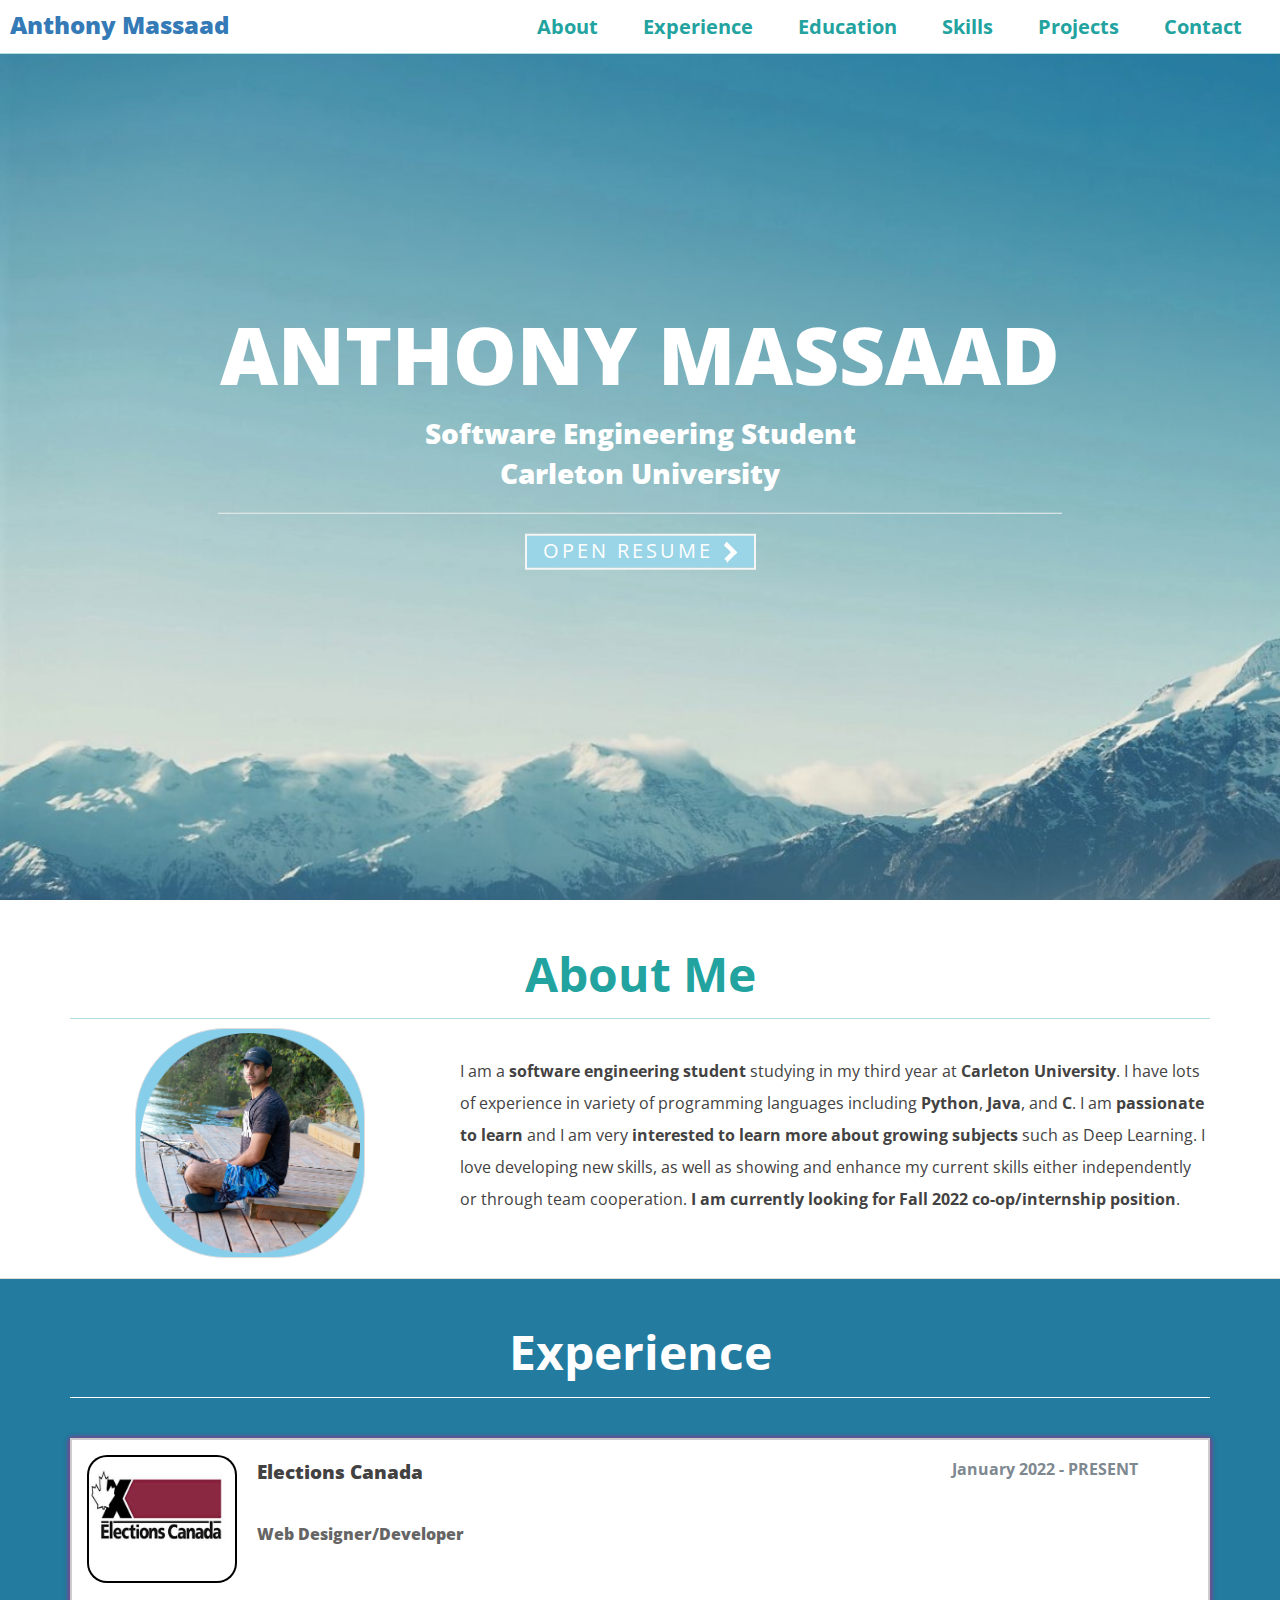
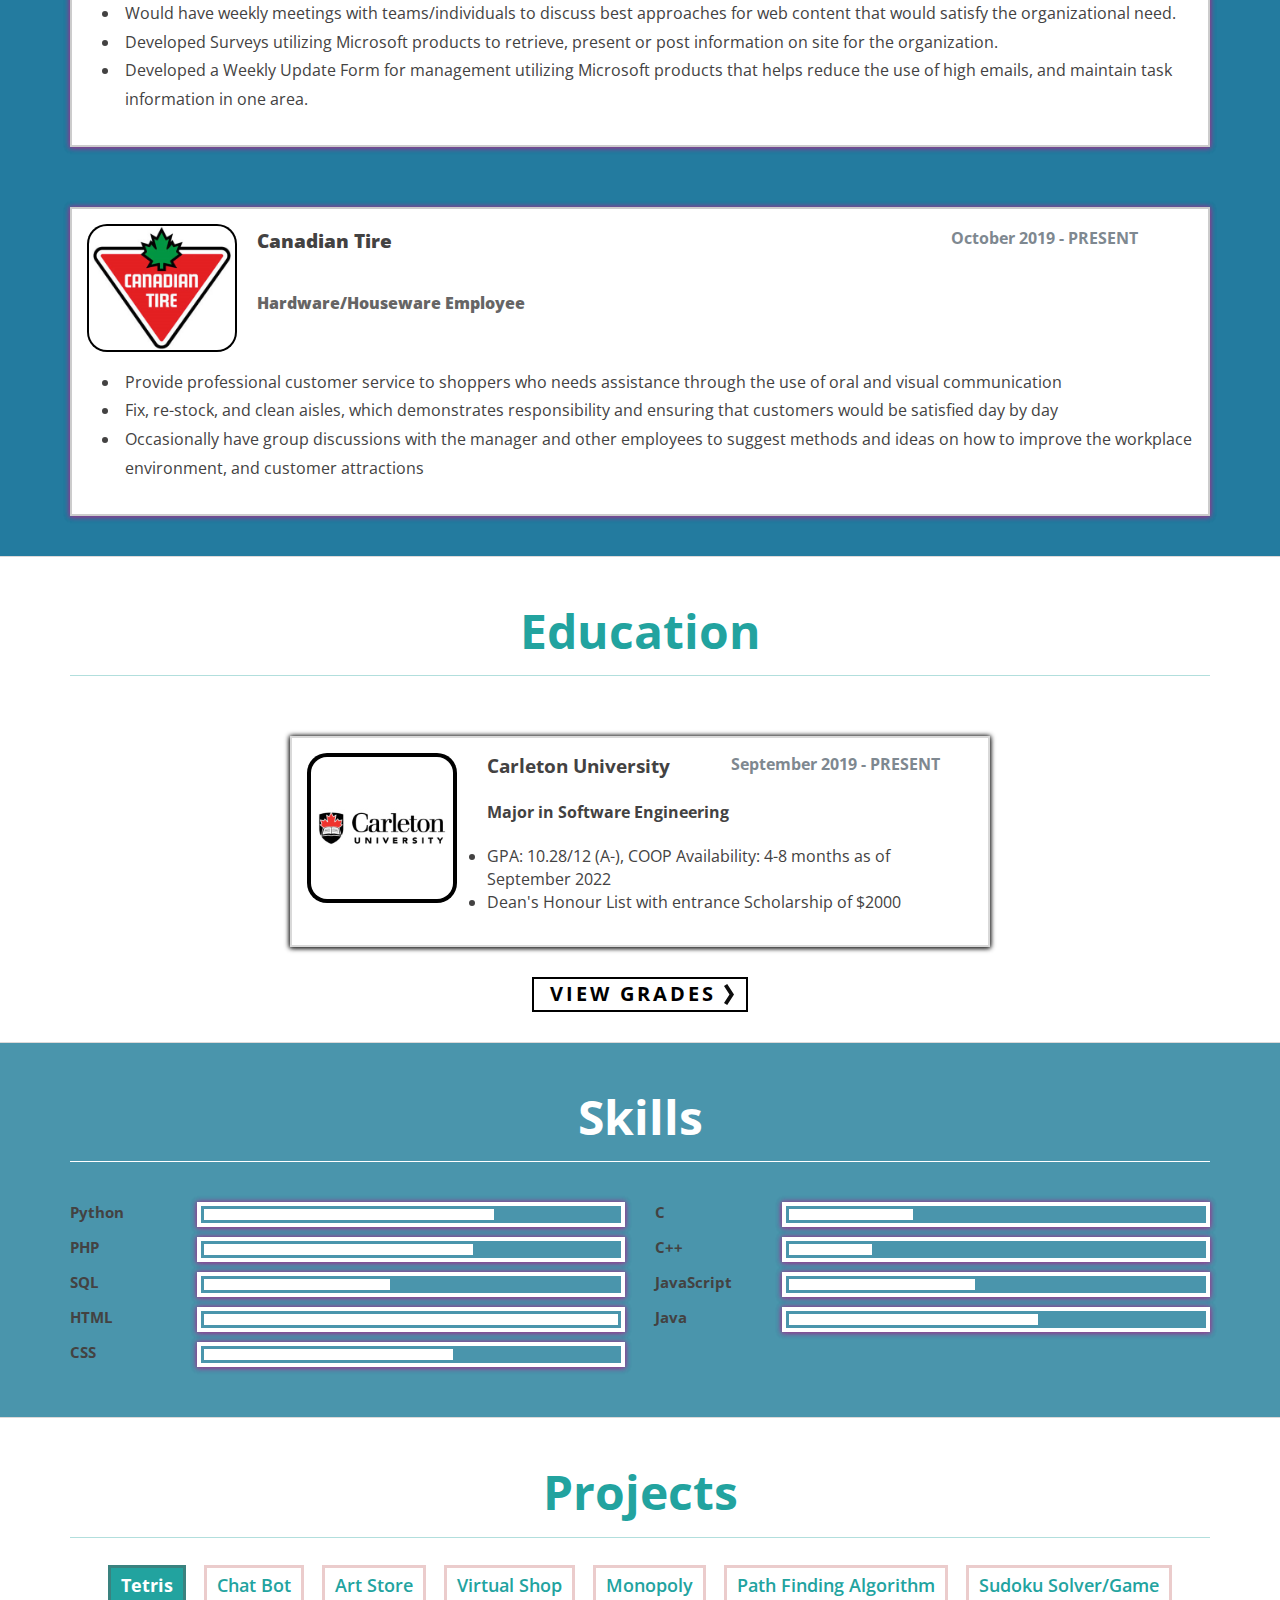
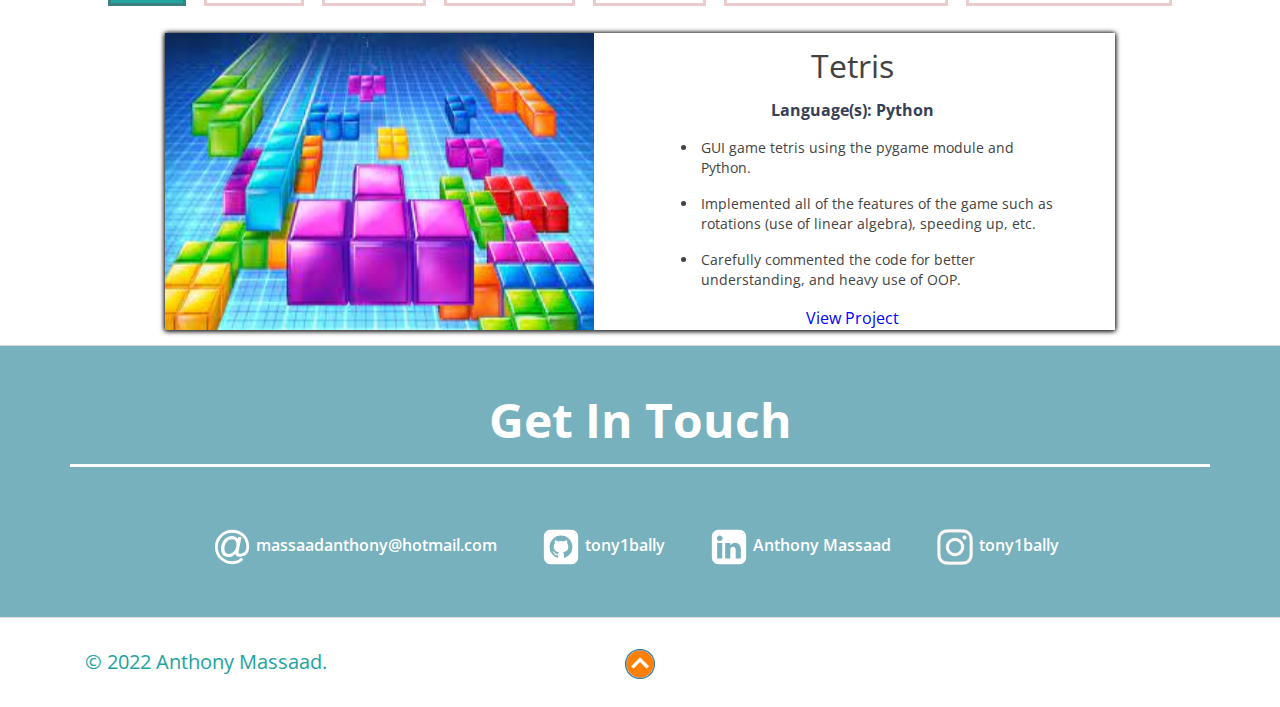
==== index.html @ 7ab32659 "Paths" ====
<!DOCTYPE html>
<html lang="en">
    <head>
        <meta charset="UTF-8">
        <meta http-equiv="X-UA-Compatible" content="IE=edge">
        <meta name="viewport" content="width=device-width, initial-scale=1.0">
        <link href="https://fonts.googleapis.com/css?family=Open+Sans:300,400" rel="stylesheet">
        <link rel="stylesheet" href="styles/bootstrap.min.css">
        <link rel="stylesheet" href="styles/portStyles.css">
        <link rel="stylesheet" href="styles/media.css">
        <title>Anthony Massaad</title>
    </head>
    <body>
        <nav id="fixed-nav">
            <a href="#top-page" id="name">Anthony Massaad</a>
            
            <div class="menu-btn">
                <div class="menu-btn-burger"></div> 
            </div>
            <ul class="sidebar">
                <li><a href="#about">About</a></li>
                <li><a href="#experience">Experience</a></li>
                <li><a href="#education">Education</a></li>
                <li><a href="#skills">Skills</a></li>
                <li><a href="#projects">Projects</a></li>
                <li><a href="#contact">Contact</a></li>
            </ul>

            <ul class="reg-nav">
                <li><a href="#about">About</a></li>
                <li><a href="#experience">Experience</a></li>
                <li><a href="#education">Education</a></li>
                <li><a href="#skills">Skills</a></li>
                <li><a href="#projects">Projects</a></li>
                <li><a href="#contact">Contact</a></li>
            </ul> 
        </nav>
        <header id="top-page">
            <div class="container">
                <section id="port-header" >
                    <h1>ANTHONY MASSAAD</h1>
                    <h3>Software Engineering Student</h3>
                    <h3>Carleton University</h3>
                    <hr>
                    <aside>
                        <button class="link-btn">
                            <a href="">Open Resume</a>
                            <img src="images//heading/whiteArrow.png" alt="">
                        </button>
                    </aside>
                </section>
            </div>
        </header>

        <section id="about" class="drop-section reg-background">
            <div class="container">
                <div class="heading">
                    <h2>About Me</h2>
                    <hr>
                </div>
                <div class="row">
                    <div class="col-lg-4 prof-img">
                        <img class="img-thumbnail" src="images/about/tony.png" alt="Profile Picture">
                    </div>
                    <div class="col-lg-8">
                        <p>
                            I am a <strong>software engineering student</strong> studying in my third year at <strong>Carleton University</strong>.
                            I have lots of experience in variety of programming languages including <strong>Python</strong>, <strong>Java</strong>, and <strong>C</strong>.
                            I am <strong>passionate to learn</strong> and I am very <strong>interested to learn more about growing subjects</strong> such as Deep Learning. 
                            I love developing new skills, as well as showing and enhance my current skills either 
                            independently or through team cooperation. <strong>I am currently looking for Fall 2022 co-op/internship position</strong>.
                        </p>
                    </div>
                </div>
            </div>
        </section>

        <section id="experience" class="drop-section background-alternation ">

            <div class="container">
                <div class="heading">
                    <h2>Experience</h2>
                    <hr>
                </div>
                <div class="row">
                    <div class="col-md-12">
                        <div class="work-experience alternate-shadow col-md-12">
                            <div class="job-container">
                                <img src="images/experiences/Elections.png" alt="Election Canada Logo Logo">
                            </div>
                            <div>
                                <h3>Elections Canada</h3>
                                <h5 class="date">January 2022 - PRESENT </h5>
                                <h4>Web Designer/Developer</h4>
                            </div>
                            <ul>
                                <li>
                                    Would have weekly meetings with teams/individuals to discuss best 
                                    approaches for web content that would satisfy the organizational need.
                                </li>
                                <li>
                                    Developed Surveys utilizing Microsoft products to retrieve,
                                    present or post information on site for the organization.
                                </li>
                                <li>
                                    Developed a Weekly Update Form for management 
                                    utilizing Microsoft products that helps reduce the use of high emails,
                                    and maintain task information in one area.
                                </li>
                            </ul>
                        </div>  
                    </div>
                </div>    

                <div class="row">
                    <div class="col-md-12">
                        <div class="work-experience alternate-shadow col-md-12">
                            <div class="job-container">
                                <img src="images/experiences/CT.png" alt="Canadian Tire Logo">
                            </div>
                            <div>
                                <h3>Canadian Tire</h3>
                                <h5 class="date">October 2019 - PRESENT </h5>
                                <h4>Hardware/Houseware Employee</h4>
                            </div>
                            <ul>
                                <li>
                                    Provide professional customer service to shoppers who needs assistance through the use of oral and visual communication
                                </li>
                                <li>
                                    Fix, re-stock, and clean aisles, which demonstrates responsibility and ensuring that customers would be satisfied day by day
                                </li>
                                <li>
                                    Occasionally have group discussions with the manager and other employees to suggest
                                    methods and ideas on how to improve the workplace environment, and customer attractions
                                </li>
                            </ul>
                        </div>  
                    </div>
                </div>     
            </div>

        </section>

        <section id="education" class="drop-section">
            <div class="container">
                <div class="heading">
                    <h2>Education</h2>
                    <hr>
                </div>
                <div class="block">
                    <div class="education-block shadow">
                        <div class="ed-logo">
                            <img src="images/education/CarletonLogo.png" alt="Carleton University logo">
                        </div>
                        <div class="ed-info">
                            <h5 class="date">September 2019 - PRESENT</h5>
                            <h3>Carleton University</h3>
                            <h4>Major in Software Engineering</h4>
                        </div>
                        <ul>
                            <li>
                                GPA: 10.28/12 (A-), COOP Availability: 4-8 months as of September 2022
                            </li>
                            <li>
                                Dean's Honour List with entrance Scholarship of $2000
                            </li>
                        </ul>
                        
                    </div>
                    <button class="link-btn grades">
                        <a href="documents/Grades.pdf" target="_blank">View Grades</a>
                        <img src="images//heading/arrow.svg" alt="">
                    </button>
                </div>
            </div>
            
        </section>

        <section id="skills" class="drop-section background-alternation">
            <div class="container">
                <div class="heading">
                    <h2>Skills</h2>
                    <hr>
                </div>
                <div class="row skill-body">
                    <ul class="col-md-12 col-lg-6">
                        <li>
                            <div class="skill">Python</div>
                            <div class="meter alternate-shadow"><span class="bar" style="width: 70%;"></span></div>
                        </li>
                        <li>
                            <div class="skill">PHP</div>
                            <div class="meter alternate-shadow"><span class="bar" style="width: 65%;"></span></div>
                        </li>
                        <li>
                            <div class="skill">SQL</div>
                            <div class="meter alternate-shadow"><span class="bar" style="width: 45%;"></span></div>
                        </li>
                        <li>
                            <div class="skill">HTML</div>
                            <div class="meter alternate-shadow"><span class="bar" style="width: 100%;"></span></div>
                        </li>
                        <li>
                            <div class="skill">CSS</div>
                            <div class="meter alternate-shadow"><span class="bar" style="width: 60%;"></span></div>
                        </li>
                    </ul>
                    <ul class="col-md-12 col-lg-6">
                        <li>
                            <div class="skill">C</div>
                            <div class="meter alternate-shadow"><span class="bar" style="width: 30%;"></span></div>
                        </li>
                        <li>
                            <div class="skill">C++</div>
                            <div class="meter alternate-shadow"><span class="bar" style="width: 20%;"></span></div>
                        </li>
                        <li>
                            <div class="skill">JavaScript</div>
                            <div class="meter alternate-shadow"><span class="bar" style="width: 45%;"></span></div>
                        </li>
                        <li>
                            <div class="skill">Java</div>
                            <div class="meter alternate-shadow"><span class="bar" style="width: 60%;"></span></div>
                        </li>
                    </ul>
                </div>

            </div> 
        </section>

        <section id="projects" class="drop-section reg-background">
            <div class="container">
                <div class="heading">
                    <h2>Projects</h2>
                    <hr>
                </div>
                <div class="col-md-12">
                    <ul id="lst-projects">
                        <li class="selected">Tetris</li>
                        <li>Chat Bot</li>
                        <li>Art Store</li>
                        <li>Virtual Shop</li>
                        <li>Monopoly</li>
                        <li>Path Finding Algorithm</li>
                        <li>Sudoku Solver/Game</li>
                    </ul>
                    <div id="project-content" class="project-display shadow single-proj">
                        <div class="proj-img">
                            <img src="images/project/Tetris.png" alt="">
                        </div>
                        <div class="project-info">
                            <h3>Tetris</h3>
                            <h4>Language(s): Python</h4>
                            <ul>
                                <li>GUI game tetris using the pygame module and Python.</li>
                                <li>Implemented all of the features of the game such as rotations (use of linear algebra), speeding up, etc.</li>
                                <li>Carefully commented the code for better understanding, and heavy use of OOP.</li>
                            </ul>
                            <a href="https://github.com/tony1bally/Tetris" target="_blank">View Project</a>
                        </div>
                    </div>

                    <div class="all-projects">
                        <div id="project-content" class="project-display shadow">
                            <div class="proj-img">
                                <img src="images/project/Tetris.png" alt="">
                            </div>
                            <div class="project-info">
                                <h3>Tetris</h3>
                                <h4>Language(s): Python</h4>
                                <ul>
                                    <li>GUI game tetris using the pygame module and Python.</li>
                                    <li>Implemented all of the features of the game such as rotations (use of linear algebra), speeding up, etc.</li>
                                    <li>Carefully commented the code for better understanding, and heavy use of OOP.</li>
                                </ul>
                                <a href="https://github.com/tony1bally/Tetris" target="_blank">View Project</a>
                            </div>
                        </div>

                        <div id="project-content" class="project-display shadow">
                            <div class="proj-img">
                                <img src="images/project/ChatBot.png" alt="">
                            </div>
                            <div class="project-info">
                                <h3>Chat Bot</h3>
                                <h4>Language(s): Python</h4>
                                <ul>
                                    <li>
                                        Chat AI using PySimpleGUI as the GUI framework for user input and AI responses.
                                    </li>
                                    <li>
                                        AI Model is desined using the Tensorflow-tflearn python module which creates neural networks given a set of data (words and patterns). 
                                        This trains the bot allowing it to develop the most appropiate response, through probability, given a user input.
                                    </li>
                                    <li>
                                        Implemented capability for one or more contextual responses (i.e., knock-knock joke)
                                    </li>
                                </ul>
                                <a href="https://github.com/tony1bally/ChatBot" target="_blank">View Project</a>
                            </div>
                        </div>

                        <div id="project-content" class="project-display shadow">
                            <div class="proj-img">
                                <img src="images/project/PaintStore.png" alt="">
                            </div>
                            <div class="project-info">
                                <h3>Art Store</h3>
                                <h4>Language(s): HTML, CSS, PHP, JS, SQL</h4>
                                <ul>
                                    <li>
                                        Developed an server-side art store website using PHP and NoSQL, which allows users to browse and favorite a variety of paintings. 
                                    </li>
                                    <li>
                                        Implemented functionality through the use of Object Orientated programing using PHP, 
                                        where each painting information is accessed through an SQL database.
                                    </li>
                                    <li>
                                        Use of Caching, which stores used retrived data from the SQL database. 
                                        This allows the avoidance of redoing complex queries that takes time to process and load.
                                    </li>
                                </ul>
                                <a href="https://github.com/tony1bally/Art-Store-Website" target="_blank">View Project</a>
                            </div>
                        </div>

                        <div id="project-content" class="project-display shadow">
                            <div class="proj-img">
                                <img src="images/project/VirtualShop.png" alt="">
                            </div>
                            <div class="project-info">
                                <h3>Virtual Shop</h3>
                                <h4>Language(s): Java</h4>
                                <ul>
                                    <li>
                                        Team coolaborative project that puts the use of Object Orientated proamming 
                                        and simulated the behaviour of an online store using Java.
                                    </li>
                                    <li>
                                        Developed an interactive GUI using swing and a
                                        command based UI which can handle multiple customer carts at a time.
                                    </li>
                                    <li>
                                        Carful documented code for better understanding, 
                                        and implementation of UML diagrams to display the full process of software development.
                                    </li>
                                </ul>
                                <a href="https://github.com/tony1bally/Store_Interface_java" target="_blank">View Project</a>
                            </div>
                        </div>
                       
                        <div id="project-content" class="project-display shadow">
                            <div class="proj-img">
                                <img src="images/project/Monopoly.png" alt="">
                            </div>
                            <div class="project-info">
                                <h3>Chat Bot</h3>
                                <h4>Language(s): Java, XML</h4>
                                <ul>
                                    <li>
                                        Developed a Java based application of the game Monopoly, which follows the MVC design pattern
                                        that allows of maximum reliability and maintainability.
                                    </li>
                                    <li>
                                        Utilized Java serialization and XML to develop a save/load feature, 
                                        as well as customize a difference playable board.
                                    </li>
                                    <li>
                                        Carefully documented the code for better understanding, and heavy use of object orientated programming.
                                    </li>
                                </ul>
                                <a href="https://github.com/tony1bally/SYSC3110MonopolyProject" target="_blank">View Project</a>
                            </div>
                        </div>
                       
                        <div id="project-content" class="project-display shadow">
                            <div class="proj-img">
                                <img src="images/project/PathAlgo.png" alt="">
                            </div>
                            <div class="project-info">
                                <h3>Path Finding Algorithm</h3>
                                <h4>Language(s): Python</h4>
                                <ul>
                                    <li>
                                        An Object Orientated program that developes a GUI that simulates an algorithm visualization using the Pygame module and Python.
                                    </li>
                                    <li>
                                        Implemented the A-star algorithm as the visualization for the application,
                                        with the feature to enable the check for diagonal nodes that allows for a quicker path search.
                                    </li>
                                </ul>
                                <a href="" target="_blank">View Project</a>
                            </div>
                        </div>
                       
                        <div id="project-content" class="project-display shadow">
                            <div class="proj-img">
                                <img src="images/project/Sedoku.png" alt="">
                            </div>
                            <div class="project-info">
                                <h3>Sudoku Solver/game</h3>
                                <h4>Language(s): Python</h4>
                                <ul>
                                    <li>
                                        Object Orientated Sedoku Game using the Pygame module and Python, with an algorithm that will solve the board under the user's discretion. 
                                    </li>
                                    <li>
                                        The Algorithm that solves the board is implemented through a recursive step.
                                    </li>
                                    <li>
                                        Implemented the capability to generate a unique board for every new game.
                                    </li>
                                </ul>
                                <a href="https://github.com/tony1bally/Sedoku-Solver-Game" target="_blank">View Project</a>
                            </div>
                        </div>
                    </div>
                </div>
            </div>
        </section>

        <section id="contact" class="drop-section background-alternation">
            <div class="container">
                <div class="heading">
                    <h2>Get In Touch</h2>
                    <hr>
                </div>  
                <div class="row">
                    <a href="mailto:massaadanthony@hotmail.com">
                        <img src="images/contact/at.svg" alt="At Contact symbol">
                        <span>massaadanthony@hotmail.com</span>
                    </a>
                    <a href="" class="pad">
                        <img src="images/contact/github-square.svg" alt="Github logo">
                        <span>tony1bally</span>
                    </a>
                    <a href="" class="pad">
                        <img src="images/contact/linkedin-square.svg" alt="Linkedin logo">
                        <span>Anthony Massaad</span>
                    </a>
                    <a href="" class="pad">
                        <img src="images/contact/instagram-icon-png-white-2.jpg" alt="Instagram logo">
                        <span>tony1bally</span>
                    </a>
                </div>
            </div>
        </section>

        <footer>
            <div class="container">
                <div class="row">
                    <div class="col-sm-5 copyright">
                        <p>© 2022 Anthony Massaad.</p>
                    </div>
                    <div class="col-sm-2 arrow-up">
                        <a href="#top-page"><img src="images/footer/topArrow.png" alt=""></a>
                    </div>
                </div>
            </div>
        </footer>
        <script src="https://ajax.googleapis.com/ajax/libs/jquery/3.3.1/jquery.min.js"></script>
        <script src="javascript/project_info.js"></script>
        <script src="javascript/index.js"></script>
    </body>
</html>
---- styles/portStyles.css ----
body{
    margin-left: auto;
    margin-right: auto;
    color: #434242;
    font-family: 'Open Sans', sans-serif;
    font-weight: 400;
    font-size: 16px;
    padding: 0;
}

@keyframes dropHeader{
    0%{transform:translateY(-100%)}100%{transform:translateY(0)}
}

@keyframes fadein{
    from {opacity: 0;}
    to {opacity: 1;}
}

@keyframes color-change{
    0% {color:#337ab7}
    50% {color:rgb(160, 51, 142)}
    100%{color:#337ab7}
}

a, a:hover{
    text-decoration: none;
}

h3{
    margin-top: 0;
}

h2{
    font-size: 52px;
    color: #22A39F;
}

h5{
    margin: 0;
    font-size: 0.975em;
}

.shadow{
    box-shadow: 
        0 0px 5px rgb(0 0 0 / 45%), 
        0 0px 5px rgb(0 0 0 / 50%),
        0 1px 5px rgb(0 0 0 / 45%), 
        0 1px 5px rgb(0 0 0 / 50%);
}

.alternate-shadow{
    /*box-shadow: 
        0 0px 5px rgb(101 129 115 / 45%), 
        0 0px 5px rgb(101 129 115 / 50%),
        0 1px 5px rgb(101 129 115 / 45%), 
        0 1px 5px rgb(101 129 115 / 50%);*/
    box-shadow: 
        0 0px 5px rgb(160 51 142 / 45%), 
        0 0px 5px rgb(160 51 142 / 50%),
        0 1px 5px rgb(160 51 142 / 45%), 
        0 1px 5px rgb(160 51 142 / 50%);
}

.link-btn{
    border: 2px solid #f5f5f5;
    background: linear-gradient(to right, rgb(153, 212, 231)  50%, salmon 50%) left;
    background-size: 200%;
    transition: .5s ease-out;
}

.link-btn img{
    width: auto;
    height: 25px;;
    position: relative;
    right: 3%;
    transition: 0.2s;
    padding-bottom: 4px;
}

.link-btn a{
    color: #f5f5f5;
    font-size: 2rem;
    letter-spacing: 3px;
    text-align: center;
    text-transform: uppercase;
    text-decoration: none;
    padding: 0 10px;
    transition: 0.2s;
    color: white;
}


.link-btn:hover{
    background: linear-gradient(to left, salmon 50%, rgb(153, 212, 231) 50%) right;
    background-size: 200%;
    transition: .5s ease-out;
}


.background-alternation{
    background-color: rgba(100,163,180,1);
}

.background-alternation .heading h2{
    color: white;
}

.background-alternation .heading hr{
    border-bottom: 1px solid white;
    border-bottom-color: white;
}

.block{
    padding-top: 40px;
    padding-bottom: 40px;
}

.date{
    float: right;
    padding-right: 5%;
    color: #7e8890;
}

.heading{
    font-weight: 700;
    text-align: center;
}

.heading h2{
    margin-bottom: 0;
    font-size: 3em;
}

.heading hr{
    margin-top: 1rem;
    border: 0;
    border-bottom: 1px solid #FFFFFF;
    border-bottom-color: rgba(34,163,159,0.35);
}


.drop-section{
    overflow: hidden;
    border-bottom: 1px solid #dcd9d9;
}

/*
    EVERYTHING THAT DEALS WITH THE HEADER
*/
#fixed-nav{
    position: fixed;
    top: 0;
    z-index: 1030;
    background-color: white;
    border-bottom: 1px solid #FFFFFF;
    border-bottom-color: rgba(34,163,159,0.35);
    width: 100%;
    animation-name: dropHeader;
    animation-iteration-count:1;
    animation-timing-function:ease;
    animation-duration: 0.75s;
    overflow: hidden;
}

#fixed-nav #name{
    animation: color-change 3s infinite;
    display: inline-block;
    margin: 0;
    line-height: inherit;
    font-size: 1.5em;
    margin-top: 8px;
    padding-left: 1rem;
    white-space: nowrap;
    font-weight: 800;
}

#fixed-nav #name:hover{
    text-decoration: underline;
}

#fixed-nav ul{
    display: flex;
    float: right;
    flex-wrap: wrap;
    margin: 0;
    padding-right: 13px;
    font-size: 2rem;
}

#fixed-nav ul::after{
    display: flex;
}

#fixed-nav ul li{
    display: inline-block;
    padding-right: 5px; 
}

#fixed-nav ul li a{
    padding: 5px 20px 5px 20px;
    width: 80px;
    height: 22px;
    font-weight: 700;
    color: #22A39F;
    line-height: 53px;
}

#fixed-nav ul li a:hover{
    color: white;
    background-color: #22A39F
}

#fixed-nav .menu-btn {
    position: relative;
    float: right;
    justify-content: center;
    align-items: center;
    width: 60px;
    height: 50px;
    cursor: pointer;
    transition: all .5s ease-in-out;
    display: none;
    z-index: 1000;
}

#fixed-nav .menu-btn-burger {
    width: 50px;
    height: 6px;
    background: #22A39F;
    border-radius: 5px;
    transition: all .5s ease-in-out;
}

#fixed-nav .menu-btn-burger::before,
#fixed-nav .menu-btn-burger::after {
    content: '';
    position: absolute;
    width: 50px;
    height: 6px;
    background: #22A39F;
    border-radius: 5px;
    transition: all .5s ease-in-out;
}

#fixed-nav .menu-btn-burger::before {
    transform: translateY(-16px);
}

#fixed-nav .menu-btn-burger::after {
    transform: translateY(16px);
}

/* ANIMATION */
#fixed-nav .menu-btn.open .menu-btn-burger {
    background: transparent;
    transition: 0.3s;
}

#fixed-nav .menu-btn.open .menu-btn-burger::before {
    transform: rotate(45deg);
}

#fixed-nav .menu-btn.open .menu-btn-burger::after {
    transform: rotate(-45deg);
}

#fixed-nav .sidebar{
    position: fixed;
    background-color: white;
    border-left: 1px solid #FFFFFF;
    border-left-color: rgba(34,163,159,0.35);
    top: 0;
    bottom: 0;
    list-style: none;
    height: 100%;
    padding: 1em 1.5em;
    z-index: 101;
    left: 100%;
    display: none;
    width: 30%;
}

#fixed-nav .sidebar.active{
    left: 75%;
    transition: left 0.5s;
}

#fixed-nav .sidebar:not(.active){
    transition: left 0.5s;
}

#fixed-nav .sidebar li{
    margin-top: 20px;
}

header{
    background-attachment: fixed;
    text-align: center;
    display: block;
    position: relative;
    height: 100vh;
    width: 100%;
    min-height: 500px;
    max-height: 1080px;
    overflow: hidden;
    background-image: url("../images/heading/LeadBackground2.png");
    background-size: cover;
}

header #port-header{
    position: absolute;
    left: 50%;
    top: 48%;   
    animation: fadein 2s;
    transform: translate(-50%, -50%);
    padding: 20px;
}

header #port-header h1{
    font-weight: 900;
    font-size: 5em;
    color: white;
    padding: 2px;
}

header #port-header h3{
    font-size: 1.75em;
    font-weight: 800;
    color: rgb(255, 255, 255);
}

header #port-header h3, header #port-header h1{
    white-space: nowrap;
    margin: auto; 
    overflow: hidden;
} 

/**ABOUT **/

#about{
    padding-bottom: 1.5%;
}

#about p{
    line-height: 2;
}

#about img{
    min-width: 230px;
    max-width: 230px;
    width: 100%;
    height: 100%;
    margin-top: -11px;
    background-color: skyblue;
    border-radius: 90px;
}

#about .prof-img{
    text-align: center;
}

/** ALL FOR EXPERIENCE */

#experience {
    background-color: #237b9f;
}

#experience .work-experience {
    margin-top: 20px;
    margin-bottom: 40px;
    background-color: white;
    font-weight: 400;
    line-height: 1.8;
    padding: 15px;
    border: 2px solid rgba(0,0,0,0.2);
}

#experience .work-experience img{
    float: left;
    padding-top: 2px;
    padding: 2px;
    max-width: 150px;
    width: 100%;
    margin-right: 20px;
    border-radius: 20px;
    background-color: black;
}

#experience .work-experience h3{
    font-weight: 800;
    display: inline-block;
    margin-bottom: 10px;
}

#experience .work-experience h4{
    font-weight: 800;
    color: rgb(102, 101, 101);
    margin-bottom: 50px;
}

#experience .work-experience ul li{
    display: flex;
}

#experience .work-experience ul li::before{
    display: list-item;
    content: "";
}

#experience .work-experience > ul{
    list-style-position: inside;
    padding: 0 0 0 15px;
}

/* EDUCATION */

#education{
    padding-bottom: 30px;
}

#education .education-block {
    max-width: 700px;
    padding: 15px;
    border: 1px solid #dcd9d9;
    margin: 0 auto 10px auto; 
    text-align: left;
    background-color: white;
    border: 2px solid rgba(0,0,0,0.15);
}

#education .ed-logo img{
    float: left;
    padding: 4px;
    width: 150px;
    margin-right: 30px;
    border-radius: 20px;
    height: 10%;
    background-color: black;
}

.education-block ul {
    padding: 0 0 0 15px;
}

#education .block{
    text-align: center;
    padding-bottom: 0;
}

#education .grades{
    text-align: center;
    border: 2px solid black;
    font-weight: 700;
    background: linear-gradient(to right, transparent  50%, salmon 50%) left;
    background-size: 200%;
    margin-top: 20px;
}

#education .grades:hover{
    background: linear-gradient(to left, salmon  50%, transparent 50%) right;
    background-size: 200%;
    transition: .5s ease-out;
}

#education .grades a{
    color: black;
}

/* SKILLS */

#skills{
    background-color: #4a95ac;
}

#skills ul{
    list-style: none;
    margin: 0;
}

#skills .skill-body{
    margin-top: 40px;
    margin-bottom: 40px;
}

#skills ul li{
    padding-bottom: 10px;
    display: flex;
}

#skills li .skill{
    font-weight: bold;
    flex-basis: 30%;
    color: #434242;
    font-size: 15px;
}

#skills ul li .meter{
    padding: 3px;
    height: 25px;
    width: 100%;
    border: 4px solid white;
}

#skills li .meter .bar {
    display: block;
    background-color: white;
    height: 100%;
    width: 0%;
}

/* PROJECTS */ 

#projects{
    text-align: center;
}

#projects #lst-projects{
    display: block;
    margin: 0 auto;
    padding: 0;
    max-width: 1100px;
}

#projects #lst-projects li{
    display: inline-block;
    margin: 7px;
    padding: 5px 10px;
    color: #22A39F;
    background-color: transparent;
    font-size: 1.1em;
    border: 3px solid rgba(156, 0, 0, 0.2);
    transition: 0.5s ease all;
    font-weight: 600;
}

#projects #lst-projects li:hover{
    cursor: pointer;
}

#projects #lst-projects li:hover:not(.selected){
    color: white;
    font-weight: 700;
    background-color: #22A39F;
    transition: 0.5s ease all;
    border: 3px solid rgba(255, 255, 255, 0.5);
}

#projects #lst-projects .selected{
    background-color: #22A39F;
    color: white;
    font-weight: 700;
}

#projects .project-display{
    max-width: 950px;
    position: relative;
    display: flex;
    margin: 20px auto 15px auto;
    overflow: hidden;
    background: #fff;
}

#projects .project-info{
    margin-right: 50px;
}

#projects .project-display .proj-img{
    float: left;
    width: 50%;
}

#projects .project-display .proj-img img{
    width: 100%;
    height: 100%;
}

#projects .project-display .project-info ul{
    list-style-position: inside;
    text-align: left;
    margin-left: 10%;
}

#projects .all-projects{
    display: none;
}


#projects .project-display h3, #projects .project-display h4, #projects .project-display a{
    position: relative;
    left: 5%;
}

#projects .project-info{
    position: relative;
    top: 50%;
    width: 55%;
}

#projects .project-display ul li{
    margin: 0 0 15px 0;
    font-size: 0.9em;
    display: flex;
    list-style-type: disc;
}

#projects .project-display ul li::before{
    display: list-item;
    content: "";
}

#projects .project-display h3{
    font-size: 2em;
    font-weight: 400;
    margin: 10px 0 10px 0;
    text-align: center;
}

#projects .project-display a{
    color: blue;
    display: block;
    text-align: center;
}


#projects .project-display h4{
    color: #374054;
    margin: 0;
}

#projects .project-display a:hover{
    color: red;
    text-decoration: underline;
}


/* CONTACT */

#contact{
    /*background-color: skyblue;*/
    background-color: #77b1bd;
    color: white;
    text-align: center;
    padding-bottom: 50px;
}

#contact .heading hr{
    border-top: 2px solid white;
}

#contact a{
    text-decoration: none;
    color: white;
    display: inline-block;
    padding-right: 10px;
    opacity: 1;
    margin-top: 40px;
    font-weight: 600;
}

#contact .pad{
    padding-left: 30px;
}

#contact a:hover{
    opacity: 0.8;
}

#contact a > img{
    height: 40px;
    width: 40px;
}

/* FOOTER */

footer{
    background-color: white;
    padding: 10px;
    font-size: 20px;
}

footer p{
    color: #22A39F;
    padding-left: 15px;
}

footer .arrow-up{
    text-align: center;
    padding-top: 20px;
}

footer img{
    width: 30px;
}

footer img:not(:hover){
    width: 30px;
    transition: 0.2s ease all;
}

footer img:hover{
    width: 32px;
    transition: 0.2s ease all;
}
---- styles/media.css ----
@media only screen and (max-width: 1050px){
    #fixed-nav .menu-btn{
        display: flex;
    }  
    
    #fixed-nav .reg-nav{
        display: none;
    }

    #fixed-nav .sidebar{
        display: block;
    }

    #fixed-nav .sidebar li{
        display: list-item;
    }
}

@media only screen and (max-width: 992px){
    header{
        height: auto;
        min-height: auto;
        padding: 365px 15px;
    }
}

@media only screen and (max-width: 800px){
    header #port-header h1{
        font-size: 4em;
    }

    header #port-header h3{
        font-size: 1.75em;
    }
}


@media only screen and (max-width: 640px){
    header #port-header h1{
        font-size: 3.25em;
    }
}


@media only screen and (max-width: 768px){
    
    #fixed-nav .sidebar{
        width: 40%;
    }
    #fixed-nav .sidebar.active{
        left: 70%;
    }

    footer .copyright{
        text-align: center;
    }

    #projects .project-info ul{
        padding: 0;
    }

    #projects .project-display{
        text-align: center;
        display: block;
    }
    
    #projects .project-display .proj-img{
        float: none;
        width: auto;
        padding-top: 10px;
    }

    #projects .project-display .proj-img img{
        height: fit-content;
        width: 10em;
        border-radius: 50px;
    }

    #projects .project-info{
        position: relative;
        margin: 0;
        top: auto;
        right: 5%;
        transform: none;
        margin: 0;
        width: 100%;
        clear: both;
        padding-top: 0;
        padding-bottom: 10px;
    }

    .date{
        float: none;
    }

    #experience .work-experience h3{
        margin-bottom: 0;
    }

    #experience .work-experience h4{
        margin-bottom: 25px;
    }

    #educaction .education-block ul{
        clear: both;
    }

    #education .education-block ul li{
        padding-bottom: 5px;
    }
    
    #education .education-block h3{
        margin-top: 22px;
        font-size: 1.10em;
    }

    #education .education-block h4{
        font-size: 0.925em;
        margin-bottom: 40px;
    }

    #education .ed-info{
        margin-top: 15px;
    }

    #education .education-block ul{
        text-align: center;
        list-style-position: inside;
    }
}

@media only screen and (max-width: 570px){
    #fixed-nav .sidebar{
        width: 50%;
    }
    
    #fixed-nav .sidebar.active{
        left: 60%;
    }

    #experience .work-experience h4{
        margin-bottom: 0;
        font-size: 1.05em;
    }

    header #port-header {
        padding: 0;
    }

    header #port-header h1{
        font-size: 3em;
    }

    header #port-header h3{
        font-size: 1.5em;
    }
}

@media only screen and (max-width: 550px){

    #education .date{
        font-size: 0.9em;
    }

    #experience .work-experience img{
        margin: 0;
        float: none;
    }

    #experience .work-experience{
        text-align: center;
    }

    #experience .work-experience ul{
        text-align: left;
    }

    #experience .job-container{
        text-align: center;
    }

    #experience .work-experience h4{
        margin-top: 0;
    }
}

@media only screen and (max-width: 480px){

    #projects .all-projects{
        display: block;
    }

    #projects .single-proj{
        display: none;
    }

    #projects #lst-projects{
        display: none;
    }

    #education .date{
        font-size: 1.12em;
    }

    #fixed-nav .sidebar{
        width: 80%;
    }
    #fixed-nav .sidebar.active{
        left: 30%;
    }

    #fixed-nav #name{
        font-size: 1.125em;
        font-weight: 1500;
        padding-top: 3px;
    }

    #education .education-block{
        text-align: center;
        padding: 0;
        padding-top: 16px;
    }

    #education .education-block ul li{
        display: flex;
    }

    #education .education-block ul li::before{
        display: list-item;
        content: "";
    }

    #education .education-block ul{
        text-align: left;
        padding: 0;
        list-style-position: inside;
        margin-left: 20px;
        padding: 0 0 0 15px;
        margin-right: 20px;
    }

    #education .ed-logo img{
        text-align: center;
        float: none;
        margin: 0;
    }

    #education .education-block h5{
        padding: 0;
        margin: 10px 0 0 0;
    }

    #education .education-block h3{
        margin: 0 0 0 0;
        display: none;
    }

    #education .education-block h4{
        margin: 0;
    }

    header #port-header .link-btn a{
        font-size: 0.925em;
    }

    header #port-header .link-btn img{
        height: 20px;
    }

    header #port-header h1{
        font-size: 1.75em;
        padding-right: 0;
        padding-left: 0;
    }

    header #port-header h3{
        font-size: 1em;
        padding-left: 6px;
        padding-right: 6px;
    }


    footer .copyright{
        font-size: 0.725em;
    }

}
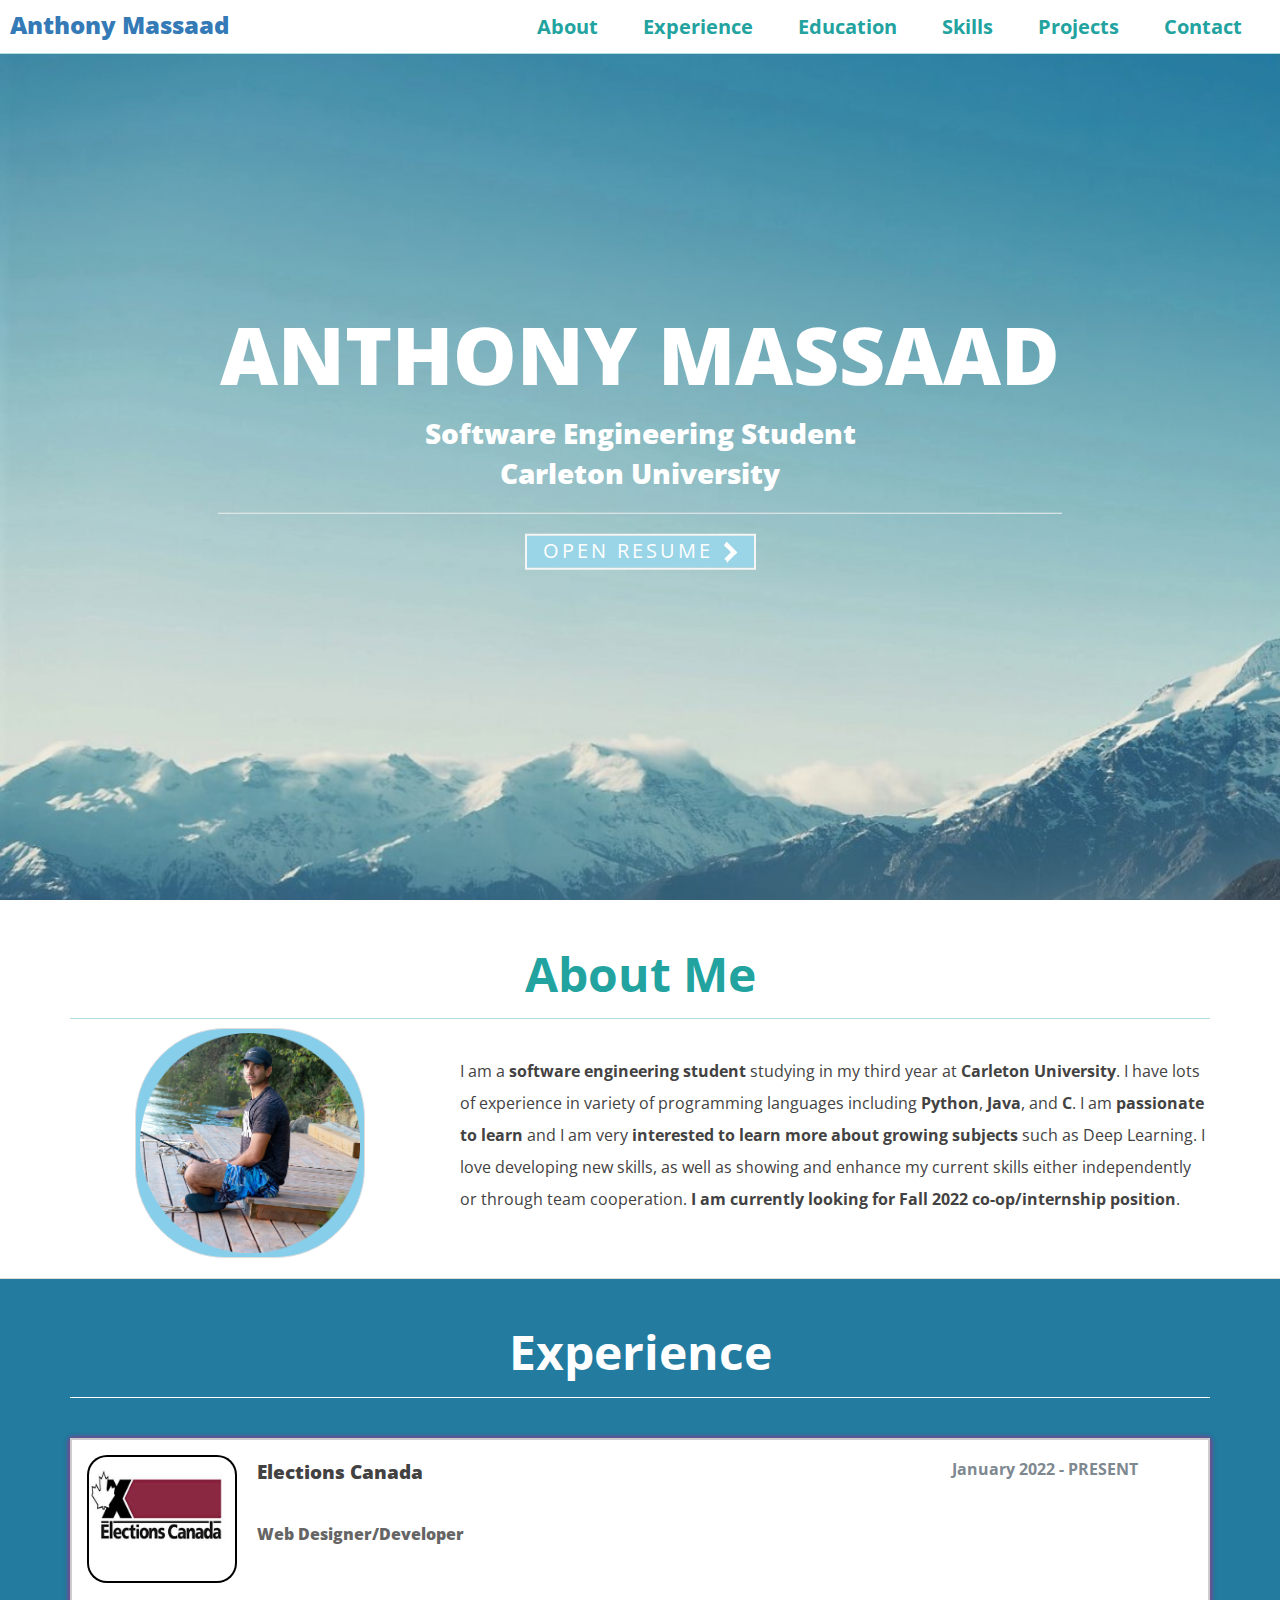
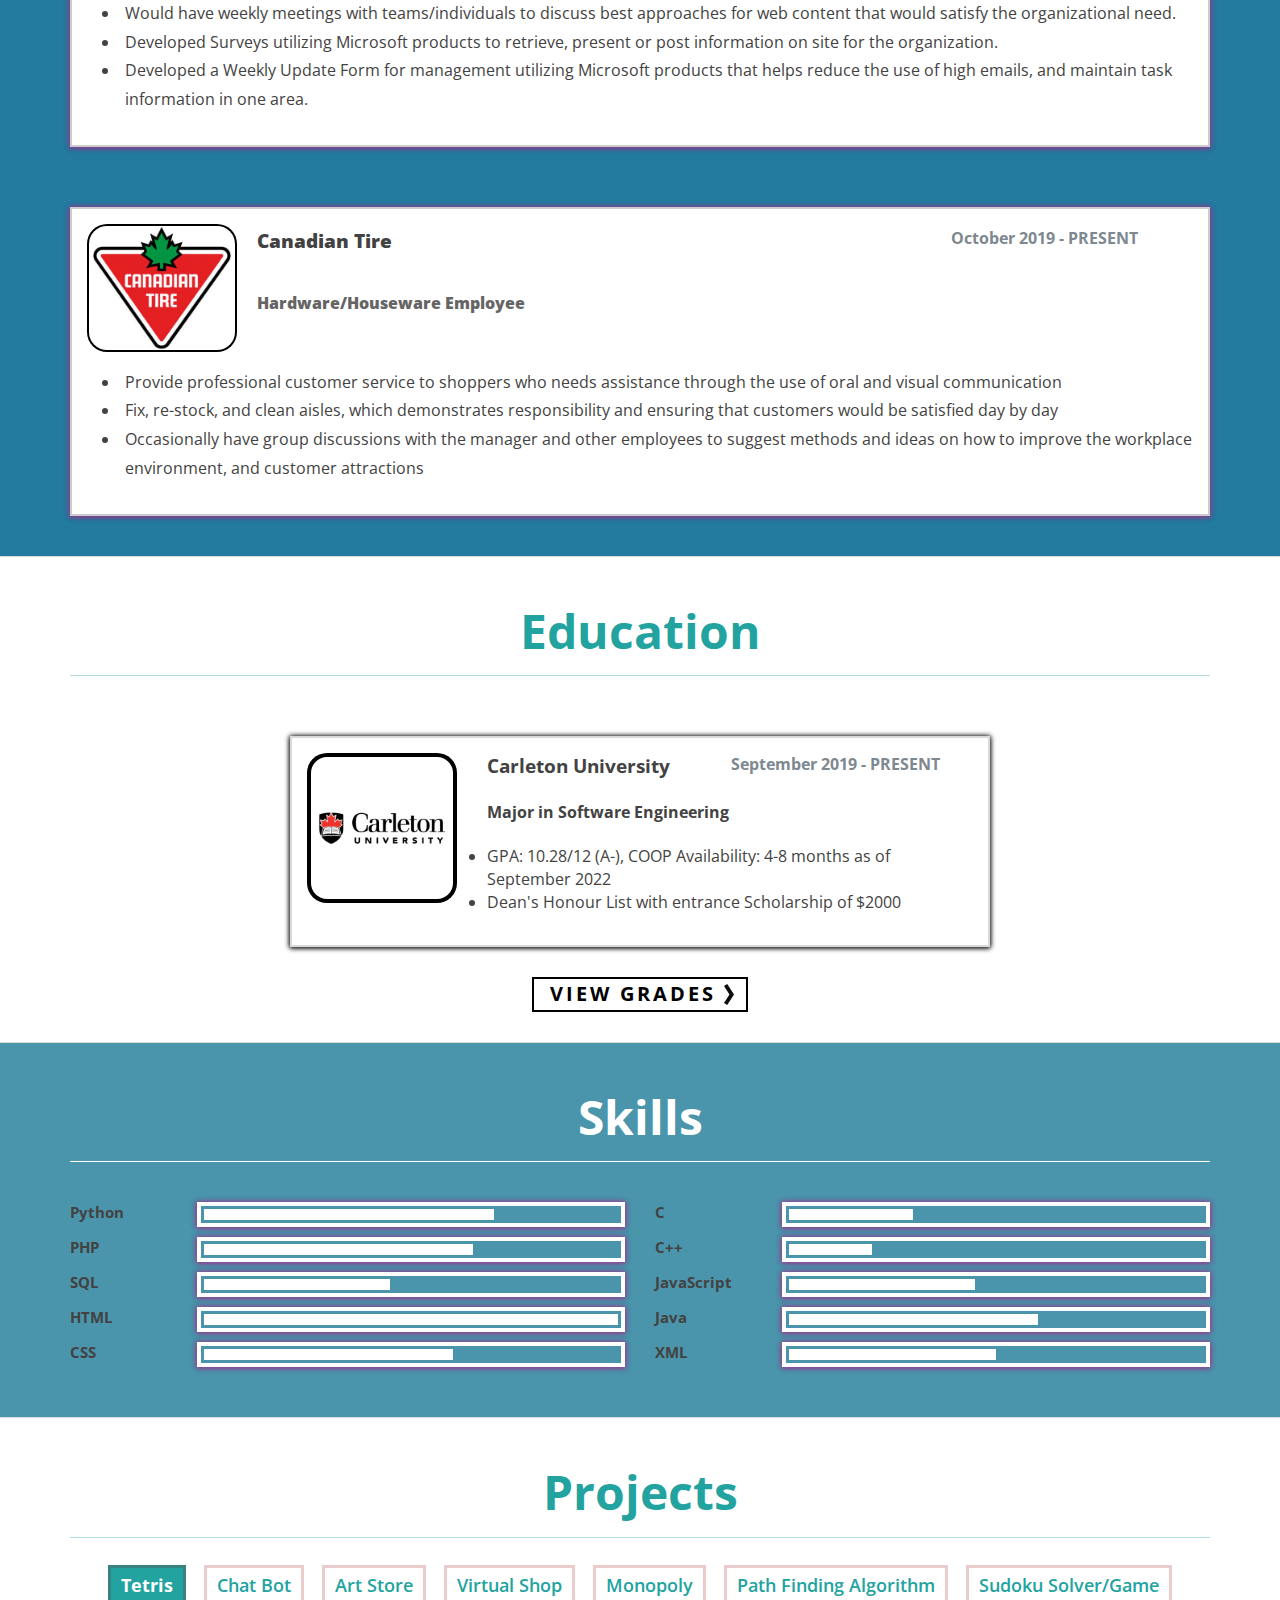
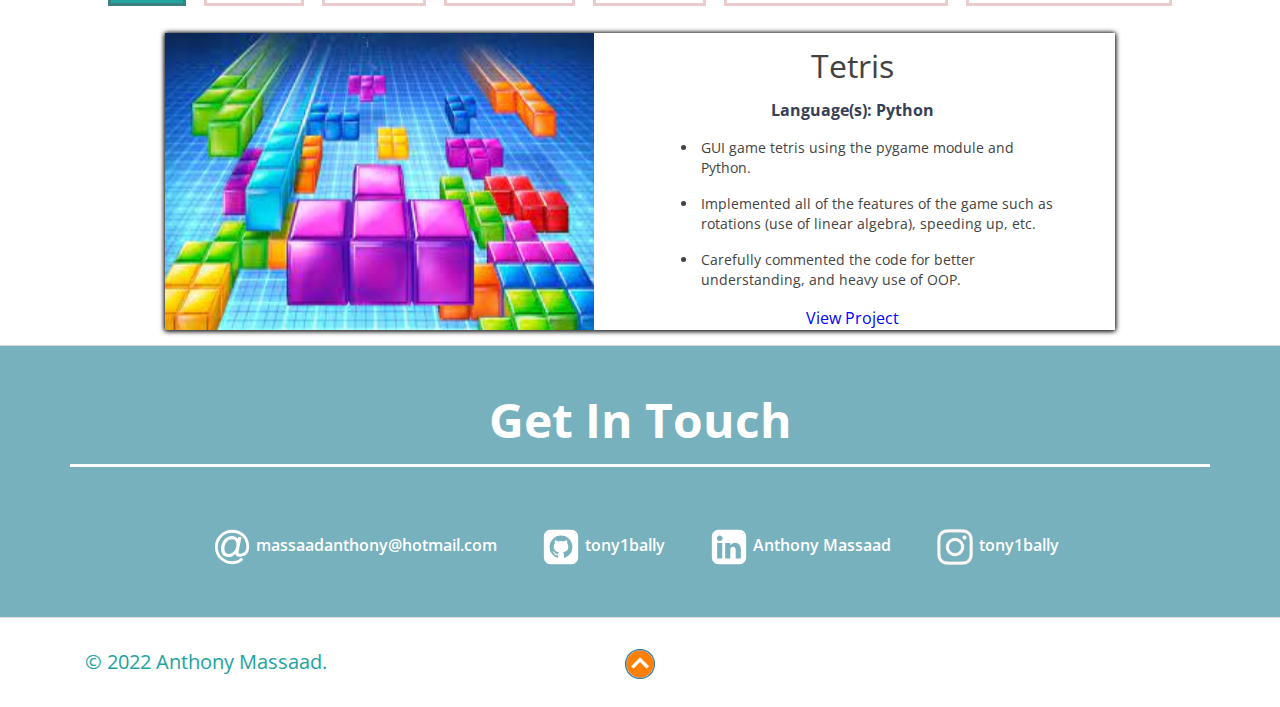
==== commit 1334d73c: "little reworked" ====
--- a/index.html
+++ b/index.html
@@ -223,9 +223,12 @@
                             <div class="skill">Java</div>
                             <div class="meter alternate-shadow"><span class="bar" style="width: 60%;"></span></div>
                         </li>
+                        <li>
+                            <div class="skill">XML</div>
+                            <div class="meter alternate-shadow"><span class="bar" style="width: 50%;"></span></div>
+                        </li>
                     </ul>
                 </div>
-
             </div> 
         </section>
 
@@ -355,7 +358,7 @@
                                 <img src="images/project/Monopoly.png" alt="">
                             </div>
                             <div class="project-info">
-                                <h3>Chat Bot</h3>
+                                <h3>Monopoly</h3>
                                 <h4>Language(s): Java, XML</h4>
                                 <ul>
                                     <li>
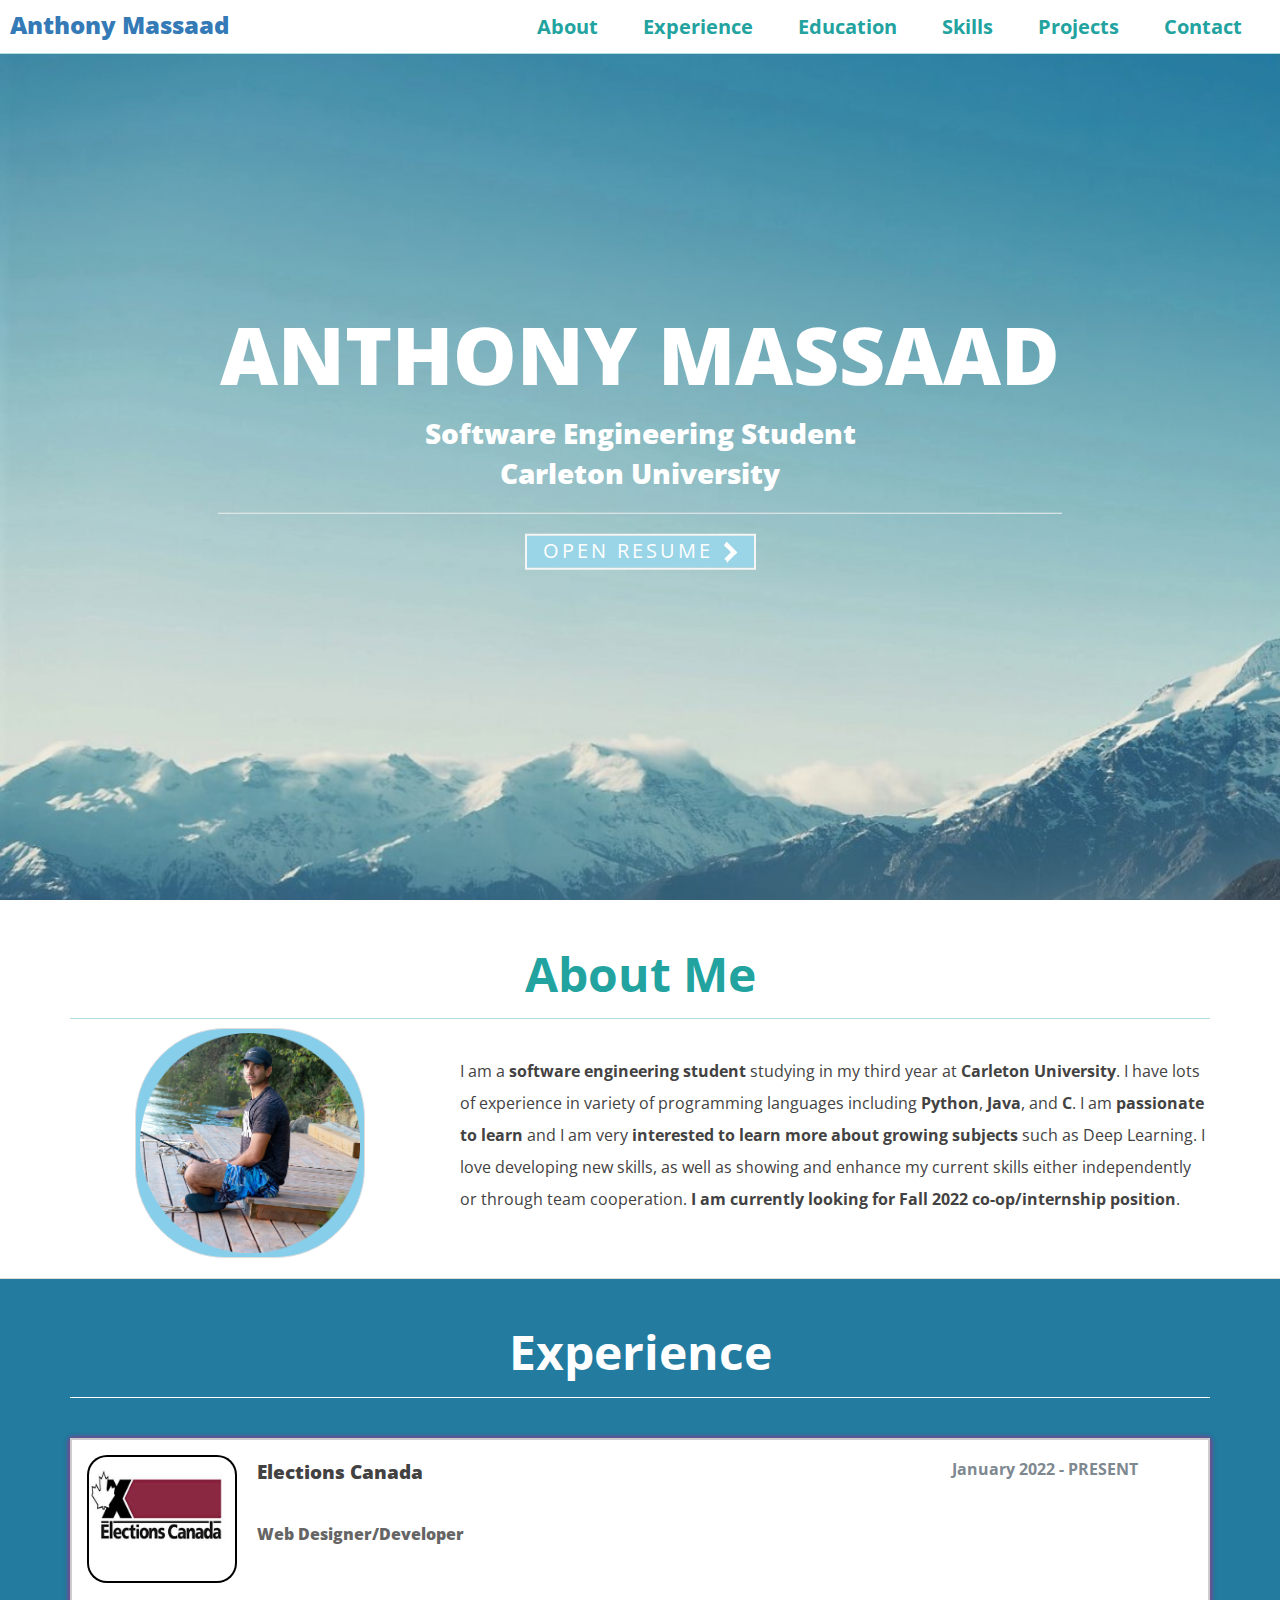
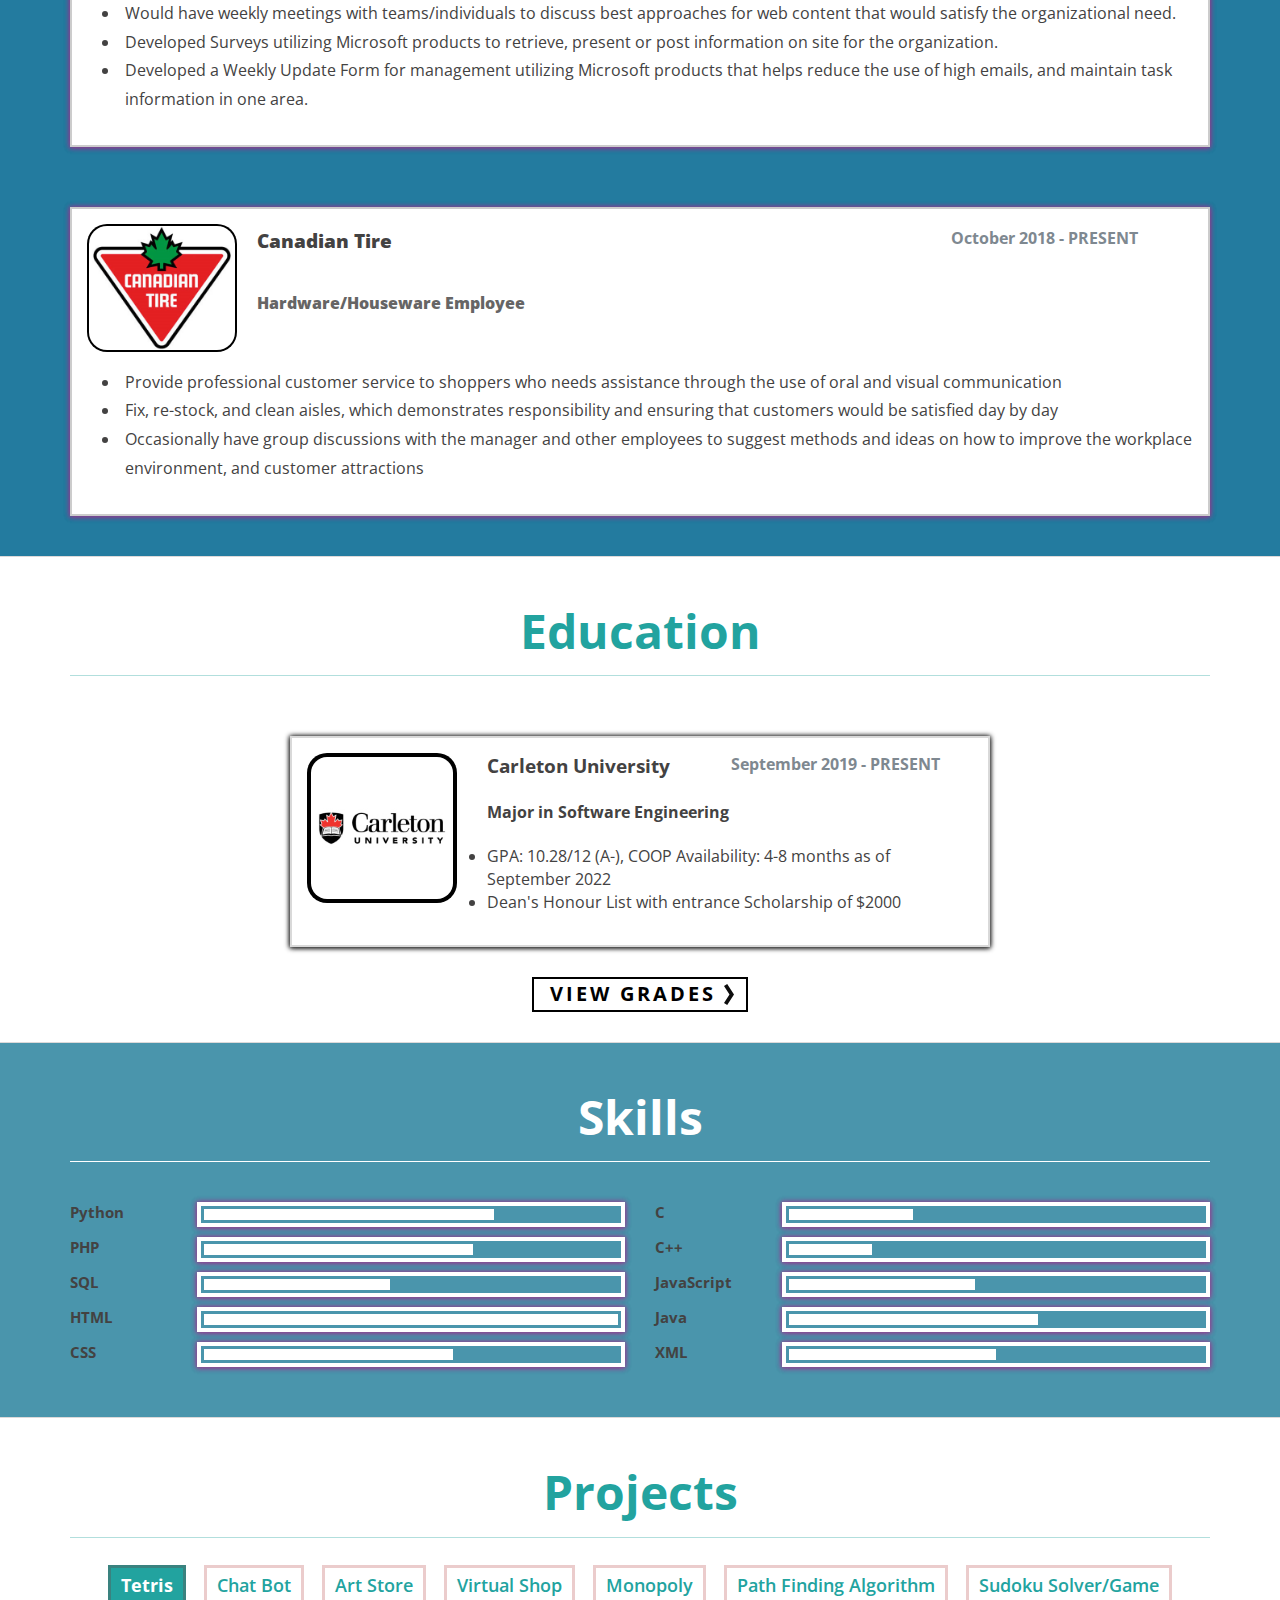
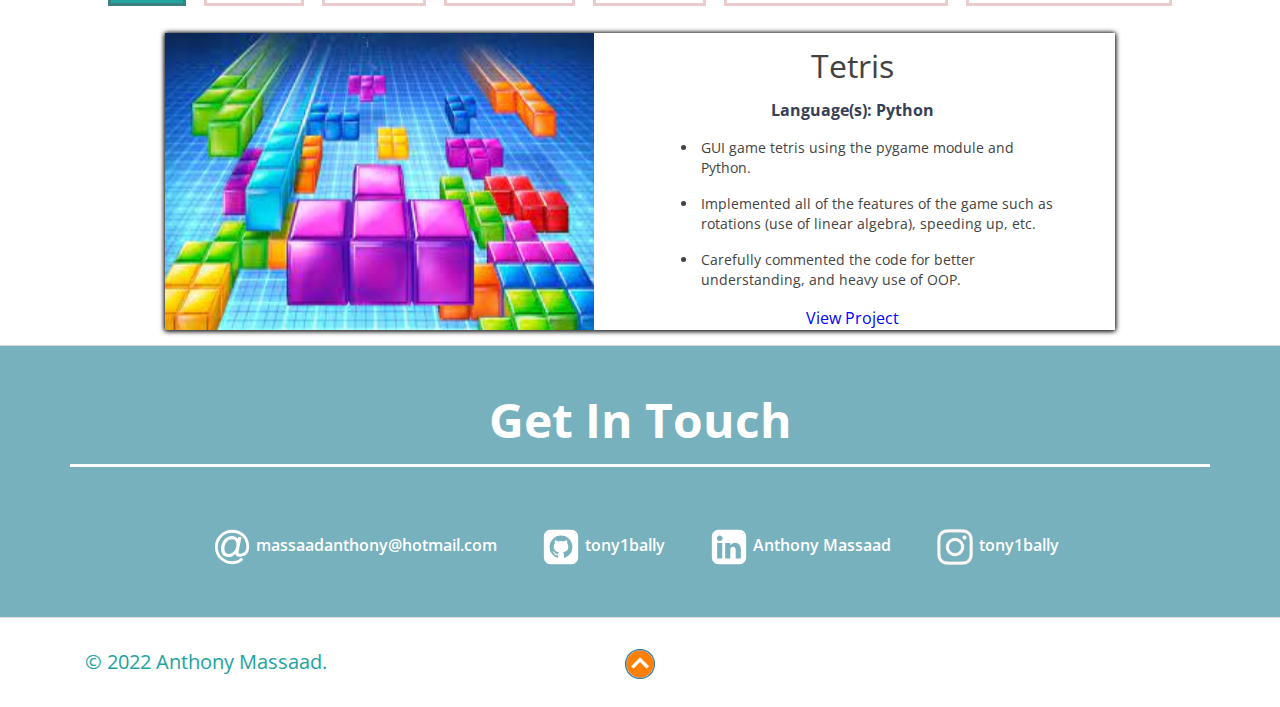
==== commit 04de7b78: "finishing touches" ====
--- a/index.html
+++ b/index.html
@@ -4,6 +4,7 @@
         <meta charset="UTF-8">
         <meta http-equiv="X-UA-Compatible" content="IE=edge">
         <meta name="viewport" content="width=device-width, initial-scale=1.0">
+        <link rel="icon" href="images/heading/favicon.ico">
         <link href="https://fonts.googleapis.com/css?family=Open+Sans:300,400" rel="stylesheet">
         <link rel="stylesheet" href="styles/bootstrap.min.css">
         <link rel="stylesheet" href="styles/portStyles.css">
@@ -44,7 +45,7 @@
                     <hr>
                     <aside>
                         <button class="link-btn">
-                            <a href="">Open Resume</a>
+                            <a href="documents/AnthonyMassaadResume.pdf" target="_blank">Open Resume</a>
                             <img src="images//heading/whiteArrow.png" alt="">
                         </button>
                     </aside>
@@ -120,7 +121,7 @@
                             </div>
                             <div>
                                 <h3>Canadian Tire</h3>
-                                <h5 class="date">October 2019 - PRESENT </h5>
+                                <h5 class="date">October 2018 - PRESENT </h5>
                                 <h4>Hardware/Houseware Employee</h4>
                             </div>
                             <ul>
@@ -434,15 +435,15 @@
                         <img src="images/contact/at.svg" alt="At Contact symbol">
                         <span>massaadanthony@hotmail.com</span>
                     </a>
-                    <a href="" class="pad">
+                    <a href="https://github.com/tony1bally" target="_blank" class="pad">
                         <img src="images/contact/github-square.svg" alt="Github logo">
                         <span>tony1bally</span>
                     </a>
-                    <a href="" class="pad">
+                    <a href="https://www.linkedin.com/in/anthony-massaad-782b911b6/" target="_blank" class="pad">
                         <img src="images/contact/linkedin-square.svg" alt="Linkedin logo">
                         <span>Anthony Massaad</span>
                     </a>
-                    <a href="" class="pad">
+                    <a href="https://www.instagram.com/tony1bally/" target="_blank" class="pad">
                         <img src="images/contact/instagram-icon-png-white-2.jpg" alt="Instagram logo">
                         <span>tony1bally</span>
                     </a>
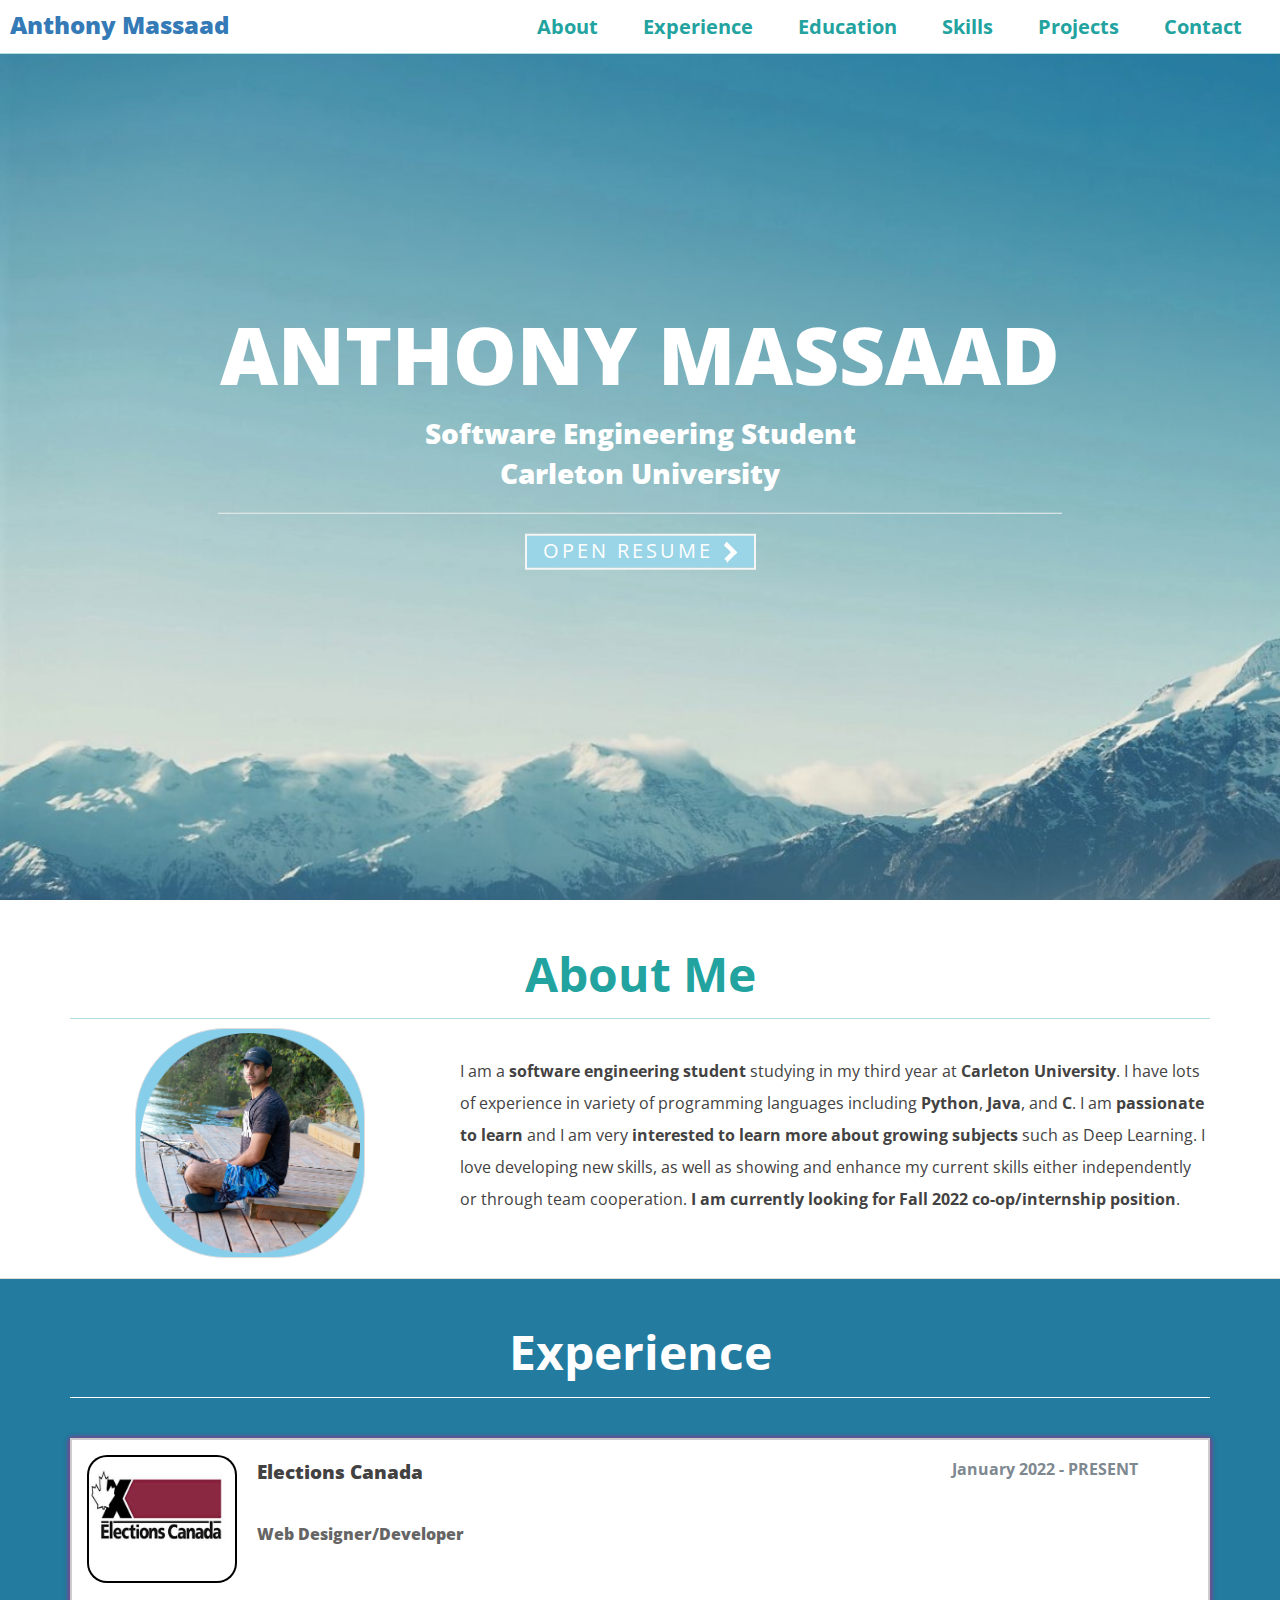
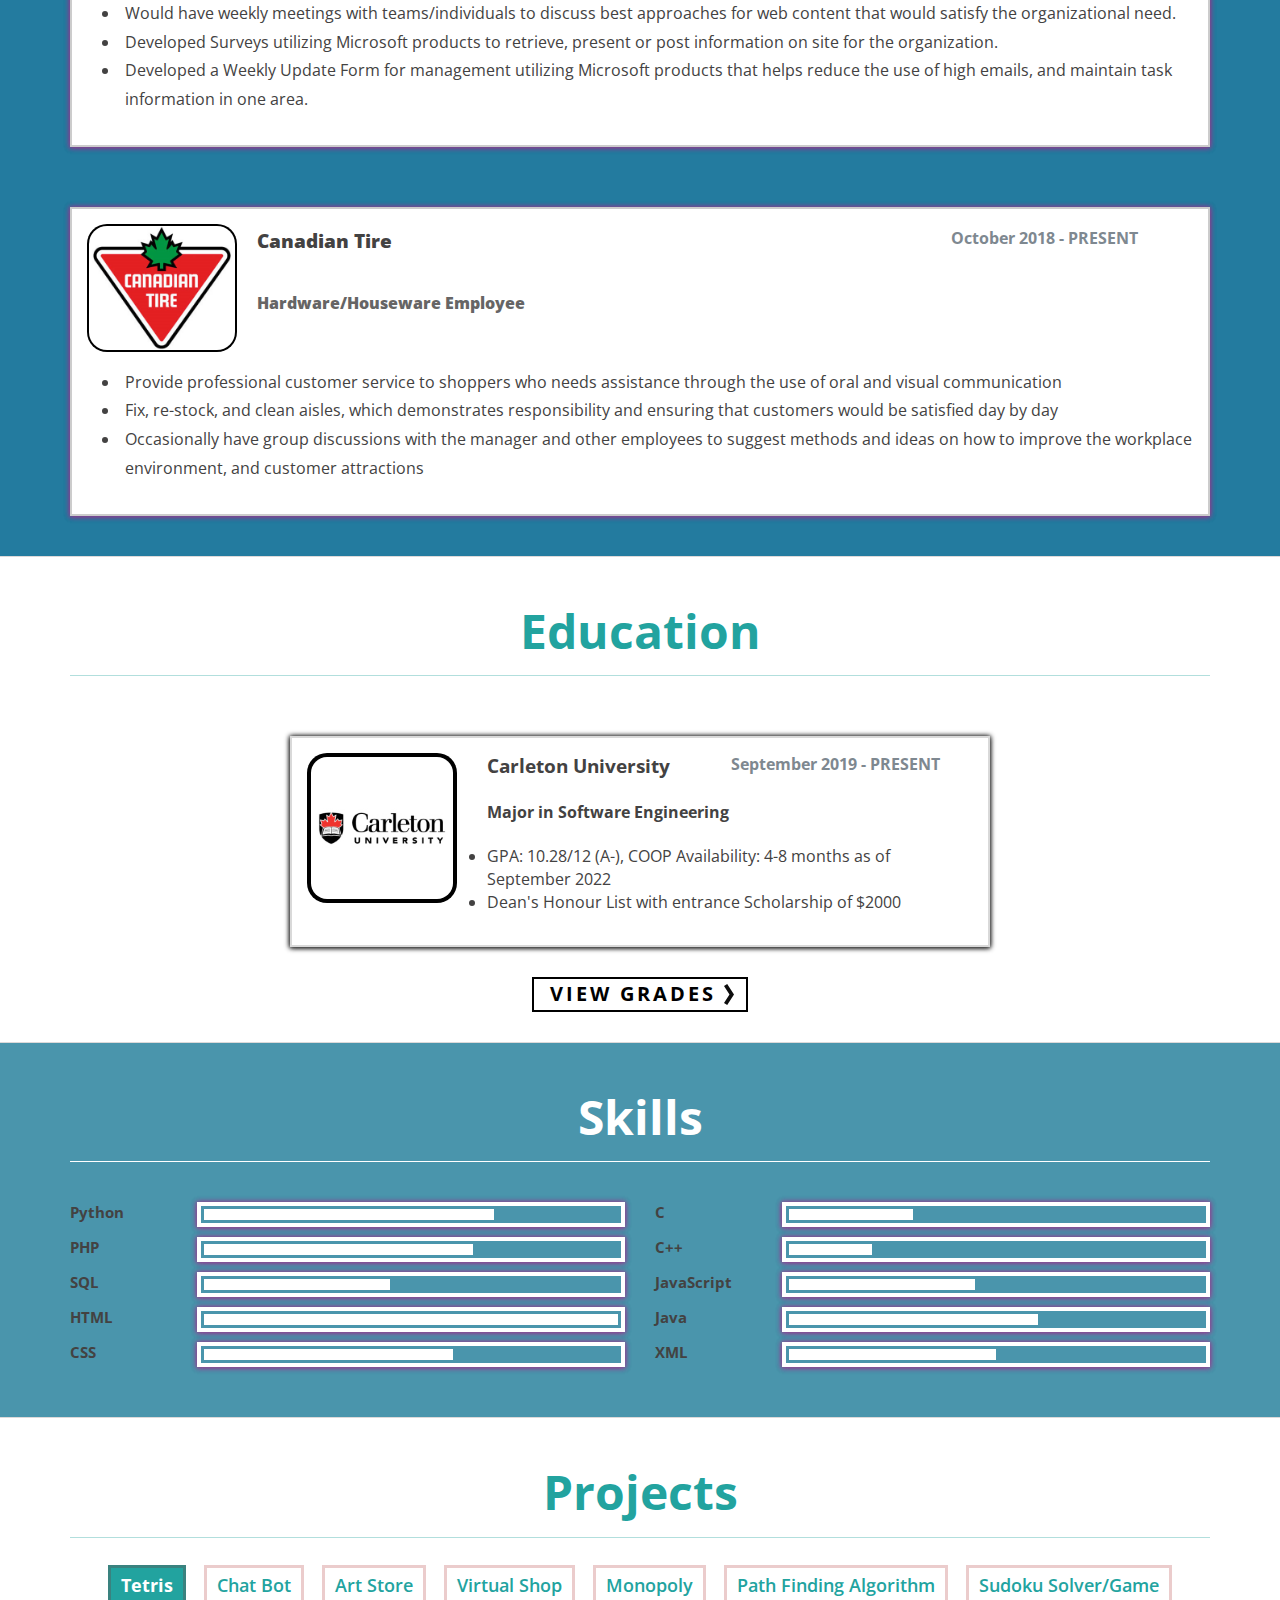
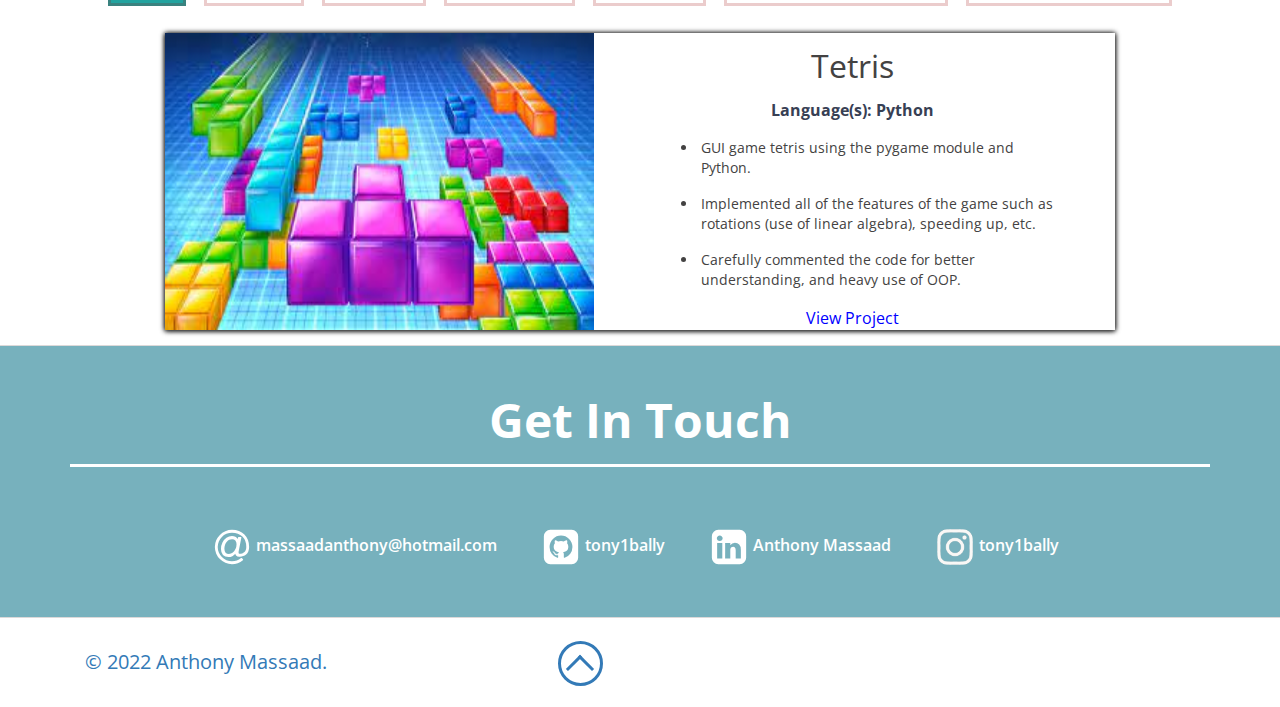
==== commit 176f7dc9: "changed arrow up in footer" ====
--- a/index.html
+++ b/index.html
@@ -457,8 +457,8 @@
                     <div class="col-sm-5 copyright">
                         <p>© 2022 Anthony Massaad.</p>
                     </div>
-                    <div class="col-sm-2 arrow-up">
-                        <a href="#top-page"><img src="images/footer/topArrow.png" alt=""></a>
+                    <div class="col-sm-2">
+                        <div class="arrow-up"><a href="#top-page" class="up-arrow"></a></div>
                     </div>
                 </div>
             </div>
--- a/styles/portStyles.css
+++ b/styles/portStyles.css
@@ -50,11 +50,6 @@
 }
 
 .alternate-shadow{
-    /*box-shadow: 
-        0 0px 5px rgb(101 129 115 / 45%), 
-        0 0px 5px rgb(101 129 115 / 50%),
-        0 1px 5px rgb(101 129 115 / 45%), 
-        0 1px 5px rgb(101 129 115 / 50%);*/
     box-shadow: 
         0 0px 5px rgb(160 51 142 / 45%), 
         0 0px 5px rgb(160 51 142 / 50%),
@@ -139,15 +134,11 @@
     border-bottom-color: rgba(34,163,159,0.35);
 }
 
-
 .drop-section{
     overflow: hidden;
     border-bottom: 1px solid #dcd9d9;
 }
 
-/*
-    EVERYTHING THAT DEALS WITH THE HEADER
-*/
 #fixed-nav{
     position: fixed;
     top: 0;
@@ -680,25 +671,41 @@
 }
 
 footer p{
-    color: #22A39F;
+    color: #337ab7;
     padding-left: 15px;
 }
 
 footer .arrow-up{
     text-align: center;
-    padding-top: 20px;
-}
-
-footer img{
-    width: 30px;
-}
-
-footer img:not(:hover){
-    width: 30px;
-    transition: 0.2s ease all;
-}
-
-footer img:hover{
-    width: 32px;
-    transition: 0.2s ease all;
-}
+    display: block;
+    border-radius: 30px;
+    width: 45px;
+    height: 45px;
+    border: 3px solid #337ab7;
+    transition: 0.3s ease-in-out;
+    margin-top: 8%;
+}
+
+footer .up-arrow{
+    border-style: solid;
+    margin-right: auto;
+    display: inline-block;
+    position: relative;
+    top: 35%;
+    border-color: #337ab7;
+    width: 20px;
+    height: 20px;
+    border-width: 3px 0 0 3px;
+    transform: rotate(45deg);
+    transition: 0.3s ease-in-out;
+}
+
+
+footer .arrow-up:hover{
+    box-shadow: inset 0 0 0 2px #337ab7;
+
+}
+
+footer .arrow-up:hover .up-arrow{
+    border-width: 3.5px 0 0 3.5px;
+}
--- a/styles/media.css
+++ b/styles/media.css
@@ -127,6 +127,11 @@
         text-align: center;
         list-style-position: inside;
     }
+
+    footer .arrow-up{
+        margin-top: 0;
+        margin-left: 44%;
+    }
 }
 
 @media only screen and (max-width: 570px){
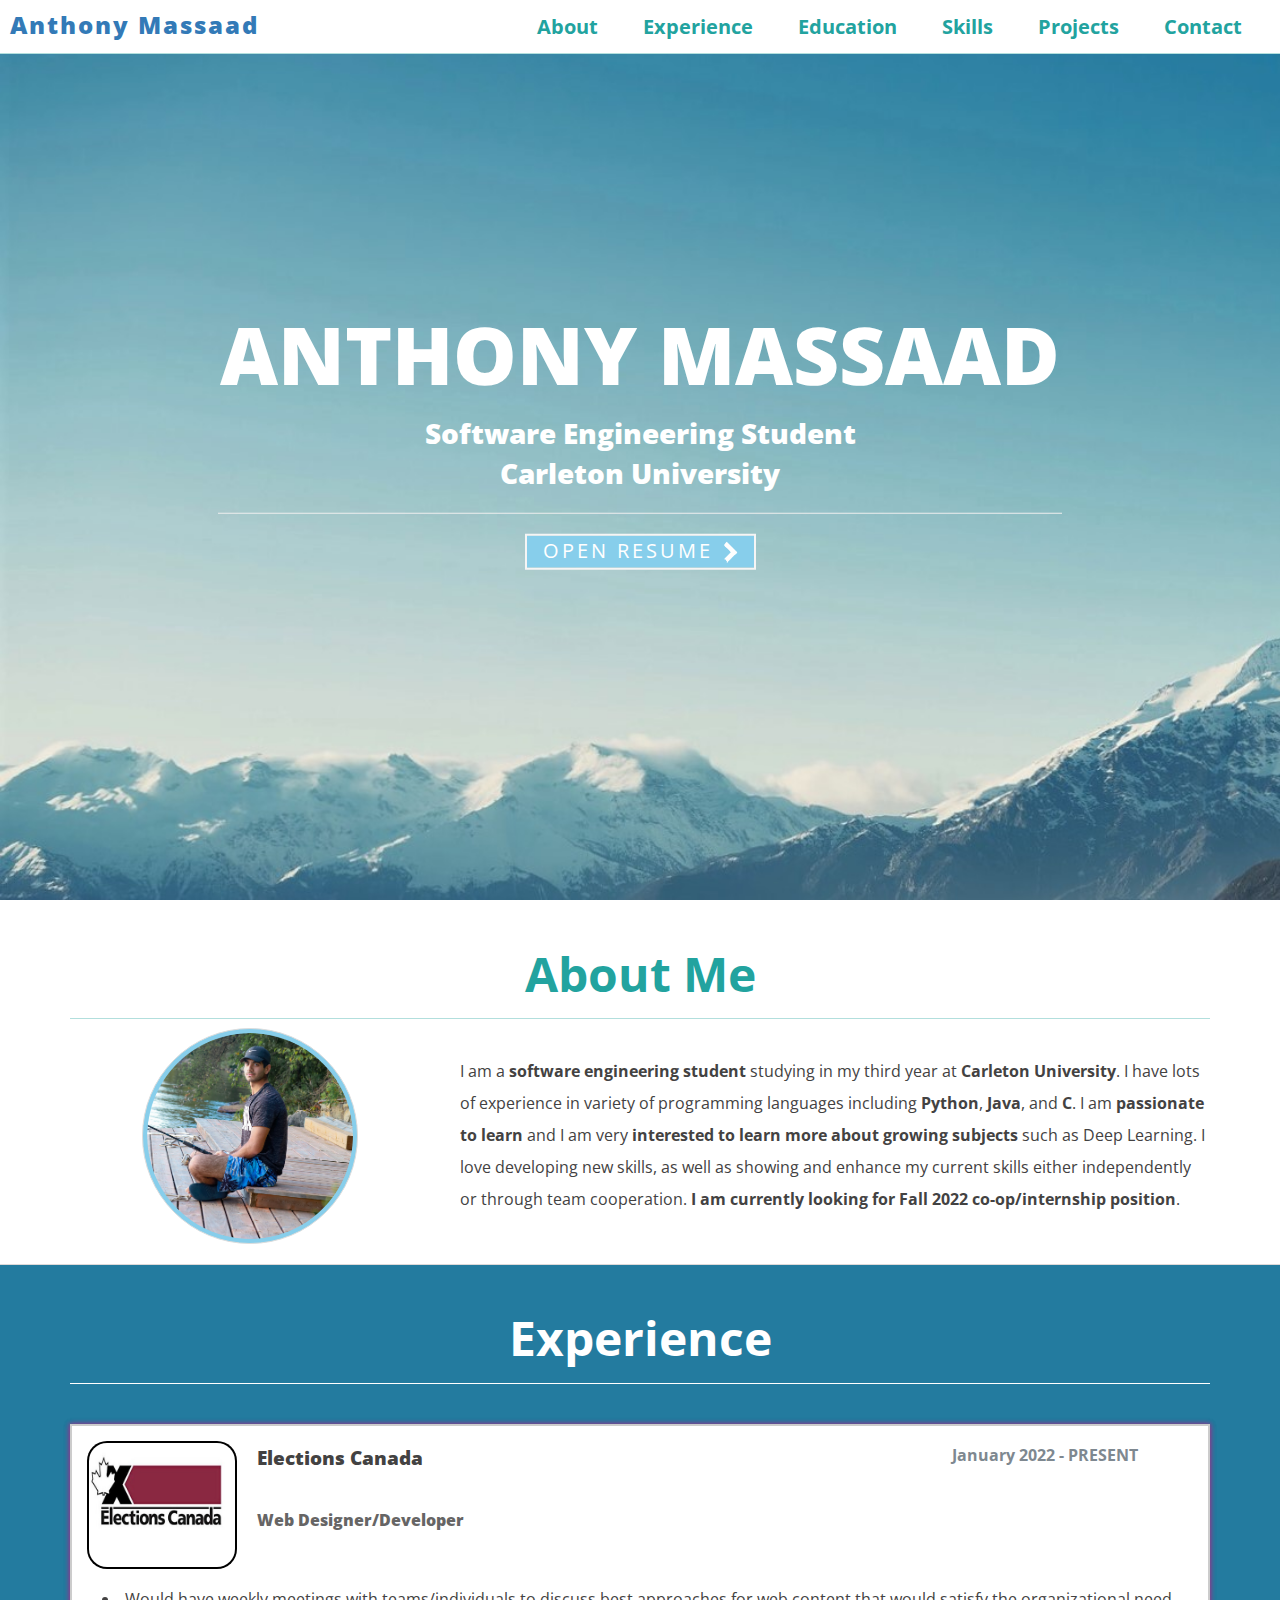
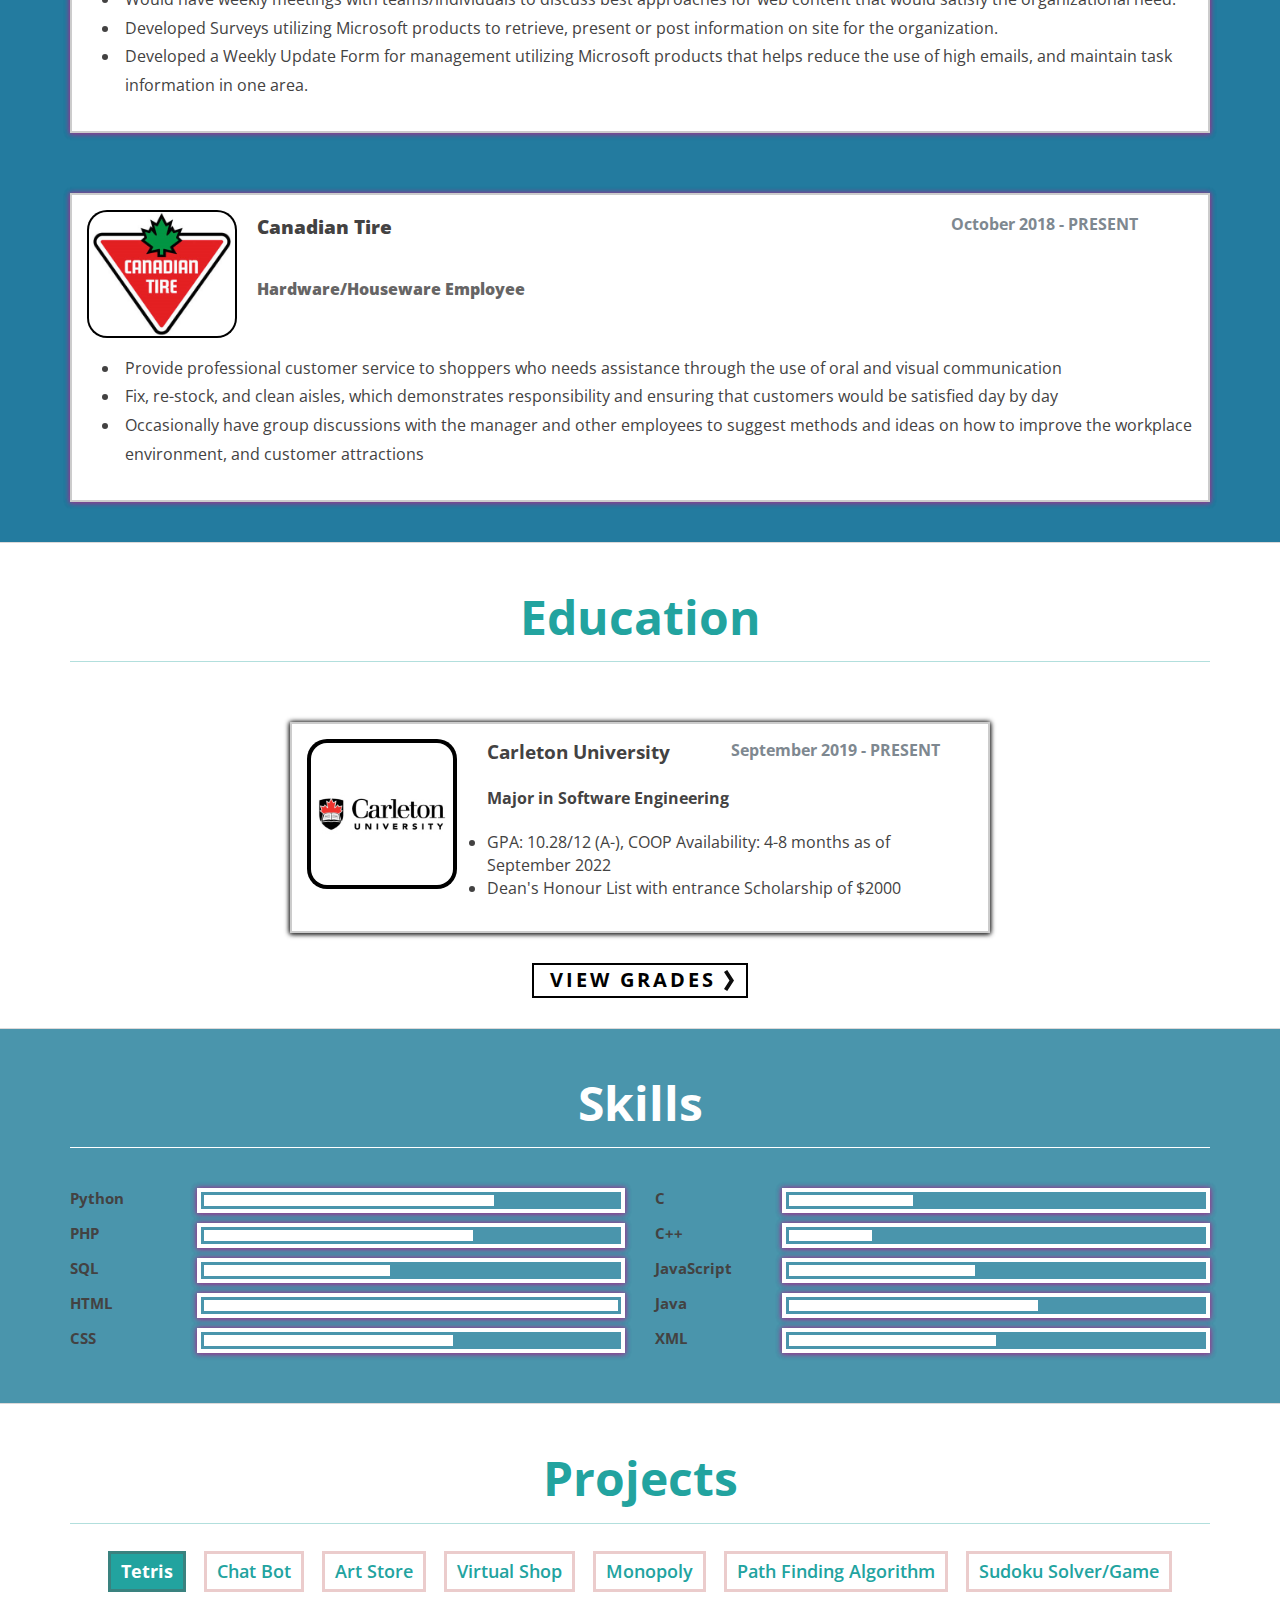
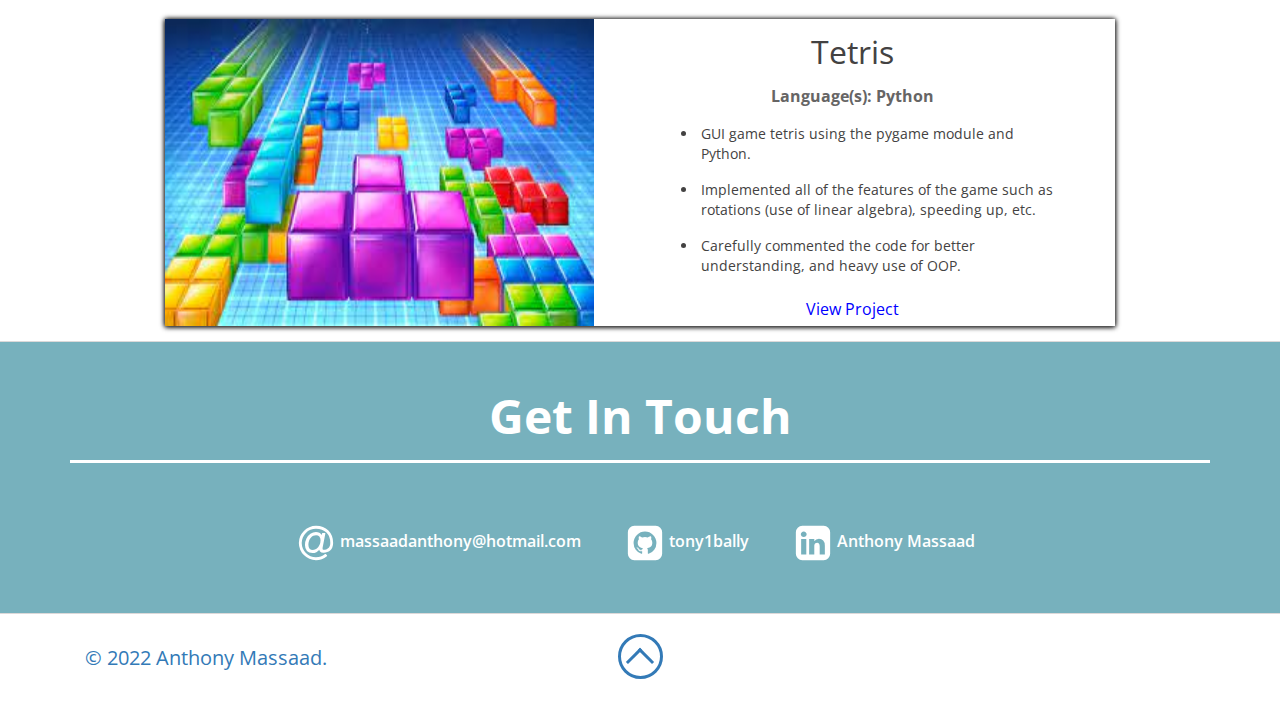
==== commit ba595c28: "second last update" ====
--- a/index.html
+++ b/index.html
@@ -10,11 +10,26 @@
         <link rel="stylesheet" href="styles/portStyles.css">
         <link rel="stylesheet" href="styles/media.css">
         <title>Anthony Massaad</title>
+        <noscript>
+            <style>
+                html{
+                    scroll-behavior: smooth;
+                }
+
+                #projects .project-content{
+                    display: block;
+                }
+
+                #projects #lst-projects{
+                    display: none;
+                }
+            </style>
+        </noscript>
     </head>
     <body>
         <nav id="fixed-nav">
             <a href="#top-page" id="name">Anthony Massaad</a>
-            
+
             <div class="menu-btn">
                 <div class="menu-btn-burger"></div> 
             </div>
@@ -36,6 +51,7 @@
                 <li><a href="#contact">Contact</a></li>
             </ul> 
         </nav>
+
         <header id="top-page">
             <div class="container">
                 <section id="port-header" >
@@ -76,8 +92,7 @@
             </div>
         </section>
 
-        <section id="experience" class="drop-section background-alternation ">
-
+        <section id="experience" class="drop-section background-alternation">
             <div class="container">
                 <div class="heading">
                     <h2>Experience</h2>
@@ -249,24 +264,8 @@
                         <li>Path Finding Algorithm</li>
                         <li>Sudoku Solver/Game</li>
                     </ul>
-                    <div id="project-content" class="project-display shadow single-proj">
-                        <div class="proj-img">
-                            <img src="images/project/Tetris.png" alt="">
-                        </div>
-                        <div class="project-info">
-                            <h3>Tetris</h3>
-                            <h4>Language(s): Python</h4>
-                            <ul>
-                                <li>GUI game tetris using the pygame module and Python.</li>
-                                <li>Implemented all of the features of the game such as rotations (use of linear algebra), speeding up, etc.</li>
-                                <li>Carefully commented the code for better understanding, and heavy use of OOP.</li>
-                            </ul>
-                            <a href="https://github.com/tony1bally/Tetris" target="_blank">View Project</a>
-                        </div>
-                    </div>
-
-                    <div class="all-projects">
-                        <div id="project-content" class="project-display shadow">
+                    <div class="project-content initial-display" name="Tetris"> 
+                        <div class="project-display shadow">
                             <div class="proj-img">
                                 <img src="images/project/Tetris.png" alt="">
                             </div>
@@ -281,14 +280,16 @@
                                 <a href="https://github.com/tony1bally/Tetris" target="_blank">View Project</a>
                             </div>
                         </div>
-
-                        <div id="project-content" class="project-display shadow">
+                    </div>
+                    
+                    <div class="project-content" name="Chat Bot">
+                        <div class="project-display shadow">
                             <div class="proj-img">
                                 <img src="images/project/ChatBot.png" alt="">
                             </div>
                             <div class="project-info">
                                 <h3>Chat Bot</h3>
-                                <h4>Language(s): Python</h4>
+                                <h4>Language(s): Python, JSON</h4>
                                 <ul>
                                     <li>
                                         Chat AI using PySimpleGUI as the GUI framework for user input and AI responses.
@@ -304,8 +305,10 @@
                                 <a href="https://github.com/tony1bally/ChatBot" target="_blank">View Project</a>
                             </div>
                         </div>
-
-                        <div id="project-content" class="project-display shadow">
+                    </div>
+                    
+                    <div class="project-content" name="Art Store">
+                        <div class="project-display shadow">
                             <div class="proj-img">
                                 <img src="images/project/PaintStore.png" alt="">
                             </div>
@@ -328,8 +331,10 @@
                                 <a href="https://github.com/tony1bally/Art-Store-Website" target="_blank">View Project</a>
                             </div>
                         </div>
-
-                        <div id="project-content" class="project-display shadow">
+                    </div>
+                    
+                    <div class="project-content" name="Virtual Shop">
+                        <div class="project-display shadow">
                             <div class="proj-img">
                                 <img src="images/project/VirtualShop.png" alt="">
                             </div>
@@ -353,8 +358,10 @@
                                 <a href="https://github.com/tony1bally/Store_Interface_java" target="_blank">View Project</a>
                             </div>
                         </div>
-                       
-                        <div id="project-content" class="project-display shadow">
+                    </div>
+                    
+                    <div class="project-content" name="Monopoly">
+                        <div  class="project-display shadow">
                             <div class="proj-img">
                                 <img src="images/project/Monopoly.png" alt="">
                             </div>
@@ -377,8 +384,10 @@
                                 <a href="https://github.com/tony1bally/SYSC3110MonopolyProject" target="_blank">View Project</a>
                             </div>
                         </div>
-                       
-                        <div id="project-content" class="project-display shadow">
+                    </div>
+                    
+                    <div class="project-content" name="Path Finding Algorithm">
+                        <div class="project-display shadow">
                             <div class="proj-img">
                                 <img src="images/project/PathAlgo.png" alt="">
                             </div>
@@ -394,11 +403,13 @@
                                         with the feature to enable the check for diagonal nodes that allows for a quicker path search.
                                     </li>
                                 </ul>
-                                <a href="" target="_blank">View Project</a>
-                            </div>
-                        </div>
-                       
-                        <div id="project-content" class="project-display shadow">
+                                <a href="https://github.com/tony1bally/path-finding-algorithm-using-AStar" target="_blank">View Project</a>
+                            </div>
+                        </div>
+                    </div>
+                    
+                    <div class="project-content" name="Sudoku Solver/Game">
+                        <div class="project-display shadow">
                             <div class="proj-img">
                                 <img src="images/project/Sedoku.png" alt="">
                             </div>
@@ -443,10 +454,11 @@
                         <img src="images/contact/linkedin-square.svg" alt="Linkedin logo">
                         <span>Anthony Massaad</span>
                     </a>
+                    <!--
                     <a href="https://www.instagram.com/tony1bally/" target="_blank" class="pad">
                         <img src="images/contact/instagram-icon-png-white-2.jpg" alt="Instagram logo">
                         <span>tony1bally</span>
-                    </a>
+                    </a>-->
                 </div>
             </div>
         </section>
@@ -458,13 +470,12 @@
                         <p>© 2022 Anthony Massaad.</p>
                     </div>
                     <div class="col-sm-2">
-                        <div class="arrow-up"><a href="#top-page" class="up-arrow"></a></div>
+                        <div class="footer-arrow-container"><a href="#top-page" class="arrow-up"><div class="up-arrow"></div></a></div>
                     </div>
                 </div>
             </div>
         </footer>
         <script src="https://ajax.googleapis.com/ajax/libs/jquery/3.3.1/jquery.min.js"></script>
-        <script src="javascript/project_info.js"></script>
         <script src="javascript/index.js"></script>
     </body>
 </html> --- a/styles/portStyles.css
+++ b/styles/portStyles.css
@@ -1,7 +1,31 @@
+:root{
+    --BASE-TEMPLATE-COLOR: #434242;
+    --LESSER-BASE-COLOR: rgb(102, 101, 101);
+    --WHITE-COLOR: white; 
+    --HALF-WHITE-COLOR: rgba(255,255,255,0.5);
+    --BLUE-COLOR: blue;
+    --RED-COLOR: red; 
+    --SKYBLUE-COLOR: skyblue;
+    --BLACK-COLOR: black;
+    --VERY-DIM-BLACK-COLOR: rgb(0, 0, 0, 0.2);
+    --VERY-DIM-DARKRED-COLOR: rgba(156, 0, 0, 0.2);
+    --SALMON-BUTTON-TRANSITION: salmon;
+    --PURPLE-TRANSITION-COLOR: rgb(160, 51, 142);
+    --BLUE-1: #22A39F;
+    --BLUE-2: #337AB7;
+    --DIMMER-BLUE-1: rgba(34,163,159,0.35);
+    --OFF-WHITE: #F5F5F5;
+    --DATE-COLOR: #7E8890;
+    --SECTION-BORDER-COLOR: #DCD9D9;
+    --EXPERIENCE-BACKGROUND-COLOR: #237b9f;
+    --SKILLS-BACKGROUND-COLOR: #4a95ac;
+    --CONTACT-BACKGROUND-COLOR: #77b1bd;
+}
+
 body{
     margin-left: auto;
     margin-right: auto;
-    color: #434242;
+    color: var(--BASE-TEMPLATE-COLOR);
     font-family: 'Open Sans', sans-serif;
     font-weight: 400;
     font-size: 16px;
@@ -18,9 +42,34 @@
 }
 
 @keyframes color-change{
-    0% {color:#337ab7}
-    50% {color:rgb(160, 51, 142)}
-    100%{color:#337ab7}
+    0% {color: var(--BLUE-2)}
+    50% {color: var(--PURPLE-TRANSITION-COLOR)}
+    100%{color: var(--BLUE-2)}
+}
+
+@keyframes arrow-bounce {
+    0%   { transform: translateY(0) rotate(45deg); }
+    25%  { transform: translateY(-4px) rotate(45deg); }
+    50% { transform: translateY(0) rotate(45deg); }
+    75%  { transform: translateY(-4px) rotate(45deg); }
+    100% { transform: translateY(0) rotate(45deg); }
+}
+
+::-webkit-scrollbar {
+    width: 12px;
+}
+
+::-webkit-scrollbar-track {
+    background: var(--OFF-WHITE); 
+}
+
+::-webkit-scrollbar-thumb {
+    background: var(--SKYBLUE-COLOR); 
+    border-radius: 10px;
+}
+
+::-webkit-scrollbar-thumb:hover {
+    background: var(--BLUE-1); 
 }
 
 a, a:hover{
@@ -33,7 +82,7 @@
 
 h2{
     font-size: 52px;
-    color: #22A39F;
+    color: var(--BLUE-1);
 }
 
 h5{
@@ -58,8 +107,8 @@
 }
 
 .link-btn{
-    border: 2px solid #f5f5f5;
-    background: linear-gradient(to right, rgb(153, 212, 231)  50%, salmon 50%) left;
+    border: 2px solid var(--OFF-WHITE);
+    background: linear-gradient(to right, var(--SKYBLUE-COLOR)  50%, var(--SALMON-BUTTON-TRANSITION) 50%) left;
     background-size: 200%;
     transition: .5s ease-out;
 }
@@ -74,7 +123,6 @@
 }
 
 .link-btn a{
-    color: #f5f5f5;
     font-size: 2rem;
     letter-spacing: 3px;
     text-align: center;
@@ -82,28 +130,22 @@
     text-decoration: none;
     padding: 0 10px;
     transition: 0.2s;
-    color: white;
-}
-
-
-.link-btn:hover{
-    background: linear-gradient(to left, salmon 50%, rgb(153, 212, 231) 50%) right;
+    color: var(--WHITE-COLOR);
+}
+
+.link-btn:hover, .link-btn:focus{
+    background: linear-gradient(to left, var(--SALMON-BUTTON-TRANSITION) 50%, var(--SKYBLUE-COLOR) 50%) right;
     background-size: 200%;
     transition: .5s ease-out;
 }
 
-
-.background-alternation{
-    background-color: rgba(100,163,180,1);
-}
-
 .background-alternation .heading h2{
-    color: white;
+    color: var(--WHITE-COLOR);
 }
 
 .background-alternation .heading hr{
-    border-bottom: 1px solid white;
-    border-bottom-color: white;
+    border-bottom: 1px solid var(--WHITE-COLOR);
+    border-bottom-color: var(--WHITE-COLOR);
 }
 
 .block{
@@ -114,7 +156,7 @@
 .date{
     float: right;
     padding-right: 5%;
-    color: #7e8890;
+    color: var(--DATE-COLOR);
 }
 
 .heading{
@@ -130,22 +172,22 @@
 .heading hr{
     margin-top: 1rem;
     border: 0;
-    border-bottom: 1px solid #FFFFFF;
-    border-bottom-color: rgba(34,163,159,0.35);
+    border-bottom: 1px solid var(--WHITE-COLOR);
+    border-bottom-color: var(--DIMMER-BLUE-1);
 }
 
 .drop-section{
     overflow: hidden;
-    border-bottom: 1px solid #dcd9d9;
+    border-bottom: 1px solid var(--SECTION-BORDER-COLOR);
 }
 
 #fixed-nav{
     position: fixed;
     top: 0;
     z-index: 1030;
-    background-color: white;
-    border-bottom: 1px solid #FFFFFF;
-    border-bottom-color: rgba(34,163,159,0.35);
+    background-color: var(--WHITE-COLOR);
+    border-bottom: 1px solid var(--WHITE-COLOR);
+    border-bottom-color: var(--DIMMER-BLUE-1);
     width: 100%;
     animation-name: dropHeader;
     animation-iteration-count:1;
@@ -157,6 +199,7 @@
 #fixed-nav #name{
     animation: color-change 3s infinite;
     display: inline-block;
+    letter-spacing: 2px;
     margin: 0;
     line-height: inherit;
     font-size: 1.5em;
@@ -166,7 +209,7 @@
     font-weight: 800;
 }
 
-#fixed-nav #name:hover{
+#fixed-nav #name:hover, #fixed-nav #name:focus{
     text-decoration: underline;
 }
 
@@ -193,13 +236,14 @@
     width: 80px;
     height: 22px;
     font-weight: 700;
-    color: #22A39F;
+    color: var(--BLUE-1);
     line-height: 53px;
-}
-
-#fixed-nav ul li a:hover{
-    color: white;
-    background-color: #22A39F
+    position: relative;
+}
+
+#fixed-nav ul li a:hover, #fixed-nav ul li a:focus{
+    color: var(--WHITE-COLOR);
+    background-color: var(--BLUE-1);
 }
 
 #fixed-nav .menu-btn {
@@ -218,7 +262,7 @@
 #fixed-nav .menu-btn-burger {
     width: 50px;
     height: 6px;
-    background: #22A39F;
+    background: var(--BLUE-1);
     border-radius: 5px;
     transition: all .5s ease-in-out;
 }
@@ -229,7 +273,7 @@
     position: absolute;
     width: 50px;
     height: 6px;
-    background: #22A39F;
+    background: var(--BLUE-1);
     border-radius: 5px;
     transition: all .5s ease-in-out;
 }
@@ -242,7 +286,6 @@
     transform: translateY(16px);
 }
 
-/* ANIMATION */
 #fixed-nav .menu-btn.open .menu-btn-burger {
     background: transparent;
     transition: 0.3s;
@@ -258,9 +301,9 @@
 
 #fixed-nav .sidebar{
     position: fixed;
-    background-color: white;
-    border-left: 1px solid #FFFFFF;
-    border-left-color: rgba(34,163,159,0.35);
+    background-color: var(--WHITE-COLOR);
+    border-left: 1px solid var(--WHITE-COLOR);
+    border-left-color: var(--DIMMER-BLUE-1);
     top: 0;
     bottom: 0;
     list-style: none;
@@ -296,6 +339,9 @@
     max-height: 1080px;
     overflow: hidden;
     background-image: url("../images/heading/LeadBackground2.png");
+    -o-background-size:cover; 
+    -moz-background-size:cover; 
+    -webkit-background-size:cover; 
     background-size: cover;
 }
 
@@ -311,14 +357,14 @@
 header #port-header h1{
     font-weight: 900;
     font-size: 5em;
-    color: white;
+    color: var(--WHITE-COLOR);
     padding: 2px;
 }
 
 header #port-header h3{
     font-size: 1.75em;
     font-weight: 800;
-    color: rgb(255, 255, 255);
+    color: var(--WHITE-COLOR);
 }
 
 header #port-header h3, header #port-header h1{
@@ -338,13 +384,13 @@
 }
 
 #about img{
-    min-width: 230px;
+    min-width: 100px;
     max-width: 230px;
-    width: 100%;
+    width: 60%;
     height: 100%;
     margin-top: -11px;
-    background-color: skyblue;
-    border-radius: 90px;
+    background-color: var(--SKYBLUE-COLOR);
+    border-radius: 50%;
 }
 
 #about .prof-img{
@@ -354,17 +400,17 @@
 /** ALL FOR EXPERIENCE */
 
 #experience {
-    background-color: #237b9f;
+    background-color: var(--EXPERIENCE-BACKGROUND-COLOR);
 }
 
 #experience .work-experience {
     margin-top: 20px;
     margin-bottom: 40px;
-    background-color: white;
+    background-color: var(--WHITE-COLOR);
     font-weight: 400;
     line-height: 1.8;
     padding: 15px;
-    border: 2px solid rgba(0,0,0,0.2);
+    border: 2px solid var(--VERY-DIM-BLACK-COLOR);
 }
 
 #experience .work-experience img{
@@ -375,7 +421,7 @@
     width: 100%;
     margin-right: 20px;
     border-radius: 20px;
-    background-color: black;
+    background-color: var(--BLACK-COLOR);
 }
 
 #experience .work-experience h3{
@@ -386,7 +432,7 @@
 
 #experience .work-experience h4{
     font-weight: 800;
-    color: rgb(102, 101, 101);
+    color: var(--LESSER-BASE-COLOR);
     margin-bottom: 50px;
 }
 
@@ -413,11 +459,10 @@
 #education .education-block {
     max-width: 700px;
     padding: 15px;
-    border: 1px solid #dcd9d9;
     margin: 0 auto 10px auto; 
     text-align: left;
-    background-color: white;
-    border: 2px solid rgba(0,0,0,0.15);
+    background-color: var(--WHITE-COLOR);
+    border: 2px solid var(--VERY-DIM-BLACK-COLOR);
 }
 
 #education .ed-logo img{
@@ -427,7 +472,7 @@
     margin-right: 30px;
     border-radius: 20px;
     height: 10%;
-    background-color: black;
+    background-color: var(--BLACK-COLOR);
 }
 
 .education-block ul {
@@ -441,27 +486,27 @@
 
 #education .grades{
     text-align: center;
-    border: 2px solid black;
+    border: 2px solid var(--BLACK-COLOR);
     font-weight: 700;
-    background: linear-gradient(to right, transparent  50%, salmon 50%) left;
-    background-size: 200%;
+    background: linear-gradient(to right, transparent  50%, var(--SALMON-BUTTON-TRANSITION) 50%) left;
+    background-size: 210%;
     margin-top: 20px;
 }
 
-#education .grades:hover{
-    background: linear-gradient(to left, salmon  50%, transparent 50%) right;
-    background-size: 200%;
+#education .grades:hover, #education .grades:focus{
+    background: linear-gradient(to left, var(--SALMON-BUTTON-TRANSITION)  50%, transparent 50%) right;
+    background-size: 210%;
     transition: .5s ease-out;
 }
 
 #education .grades a{
-    color: black;
+    color: var(--BLACK-COLOR);
 }
 
 /* SKILLS */
 
 #skills{
-    background-color: #4a95ac;
+    background-color: var(--SKILLS-BACKGROUND-COLOR);
 }
 
 #skills ul{
@@ -490,12 +535,12 @@
     padding: 3px;
     height: 25px;
     width: 100%;
-    border: 4px solid white;
+    border: 4px solid var(--WHITE-COLOR);
 }
 
 #skills li .meter .bar {
     display: block;
-    background-color: white;
+    background-color: var(--WHITE-COLOR);
     height: 100%;
     width: 0%;
 }
@@ -517,10 +562,10 @@
     display: inline-block;
     margin: 7px;
     padding: 5px 10px;
-    color: #22A39F;
+    color: var(--BLUE-1);
     background-color: transparent;
     font-size: 1.1em;
-    border: 3px solid rgba(156, 0, 0, 0.2);
+    border: 3px solid var(--VERY-DIM-DARKRED-COLOR);
     transition: 0.5s ease all;
     font-weight: 600;
 }
@@ -529,17 +574,17 @@
     cursor: pointer;
 }
 
-#projects #lst-projects li:hover:not(.selected){
-    color: white;
+#projects #lst-projects li:hover:not(.selected), #projects #lst-projects li:focus:not(.selected){
+    color: var(--WHITE-COLOR);
     font-weight: 700;
-    background-color: #22A39F;
+    background-color: var(--BLUE-1);
     transition: 0.5s ease all;
-    border: 3px solid rgba(255, 255, 255, 0.5);
+    border: 3px solid var(--HALF-WHITE-COLOR);
 }
 
 #projects #lst-projects .selected{
-    background-color: #22A39F;
-    color: white;
+    background-color: var(--BLUE-1);
+    color: var(--WHITE-COLOR);
     font-weight: 700;
 }
 
@@ -549,7 +594,7 @@
     display: flex;
     margin: 20px auto 15px auto;
     overflow: hidden;
-    background: #fff;
+    background: var(--WHITE-COLOR);
 }
 
 #projects .project-info{
@@ -572,10 +617,21 @@
     margin-left: 10%;
 }
 
-#projects .all-projects{
+#projects .project-content{
     display: none;
 }
 
+#projects .initial-display{
+    display: block;
+}
+
+#projects .display-none{
+    display: none;
+}
+
+#projects .display-block{
+    display: block;
+}
 
 #projects .project-display h3, #projects .project-display h4, #projects .project-display a{
     position: relative;
@@ -608,40 +664,40 @@
 }
 
 #projects .project-display a{
-    color: blue;
+    color: var(--BLUE-COLOR);
     display: block;
     text-align: center;
-}
-
+    width: fit-content;
+    margin: 0 auto 0 auto;
+    padding: 5px;
+}
 
 #projects .project-display h4{
-    color: #374054;
+    color: var(--LESSER-BASE-COLOR);
     margin: 0;
 }
 
-#projects .project-display a:hover{
-    color: red;
+#projects .project-display a:hover, #projects .project-display a:focus{
+    color: var(--RED-COLOR);
     text-decoration: underline;
 }
 
-
 /* CONTACT */
 
 #contact{
-    /*background-color: skyblue;*/
-    background-color: #77b1bd;
-    color: white;
+    background-color: var(--CONTACT-BACKGROUND-COLOR);
+    color: var(--WHITE-COLOR);
     text-align: center;
     padding-bottom: 50px;
 }
 
 #contact .heading hr{
-    border-top: 2px solid white;
+    border-top: 2px solid var(--WHITE-COLOR);
 }
 
 #contact a{
     text-decoration: none;
-    color: white;
+    color: var(--WHITE-COLOR);
     display: inline-block;
     padding-right: 10px;
     opacity: 1;
@@ -653,7 +709,7 @@
     padding-left: 30px;
 }
 
-#contact a:hover{
+#contact a:hover, #contact a:focus{
     opacity: 0.8;
 }
 
@@ -665,47 +721,48 @@
 /* FOOTER */
 
 footer{
-    background-color: white;
+    background-color: var(--WHITE-COLOR);
     padding: 10px;
     font-size: 20px;
 }
 
 footer p{
-    color: #337ab7;
+    color: var(--BLUE-2);
     padding-left: 15px;
 }
 
 footer .arrow-up{
     text-align: center;
+    position: relative;
     display: block;
     border-radius: 30px;
     width: 45px;
     height: 45px;
-    border: 3px solid #337ab7;
-    transition: 0.3s ease-in-out;
-    margin-top: 8%;
+    border: 3px solid var(--BLUE-2);
+    margin-top: 10px;
+    cursor: pointer;
+}
+
+footer .footer-arrow-container{
+    text-align: center;
+    width: fit-content;
+    margin: auto;
 }
 
 footer .up-arrow{
     border-style: solid;
-    margin-right: auto;
     display: inline-block;
     position: relative;
     top: 35%;
-    border-color: #337ab7;
+    border-color: var(--BLUE-2);
     width: 20px;
     height: 20px;
     border-width: 3px 0 0 3px;
     transform: rotate(45deg);
-    transition: 0.3s ease-in-out;
-}
-
-
-footer .arrow-up:hover{
-    box-shadow: inset 0 0 0 2px #337ab7;
-
 }
 
 footer .arrow-up:hover .up-arrow{
-    border-width: 3.5px 0 0 3.5px;
-}
+    animation-duration: 2s;
+    animation-iteration-count: infinite;
+    animation-name: arrow-bounce;
+}--- a/styles/media.css
+++ b/styles/media.css
@@ -20,7 +20,7 @@
     header{
         height: auto;
         min-height: auto;
-        padding: 365px 15px;
+        padding: 475px 15px;
     }
 }
 
@@ -127,11 +127,6 @@
         text-align: center;
         list-style-position: inside;
     }
-
-    footer .arrow-up{
-        margin-top: 0;
-        margin-left: 44%;
-    }
 }
 
 @media only screen and (max-width: 570px){
@@ -190,15 +185,10 @@
 }
 
 @media only screen and (max-width: 480px){
-
-    #projects .all-projects{
+    #projects .project-content{
         display: block;
     }
-
-    #projects .single-proj{
-        display: none;
-    }
-
+    
     #projects #lst-projects{
         display: none;
     }
@@ -284,7 +274,6 @@
         padding-right: 6px;
     }
 
-
     footer .copyright{
         font-size: 0.725em;
     }
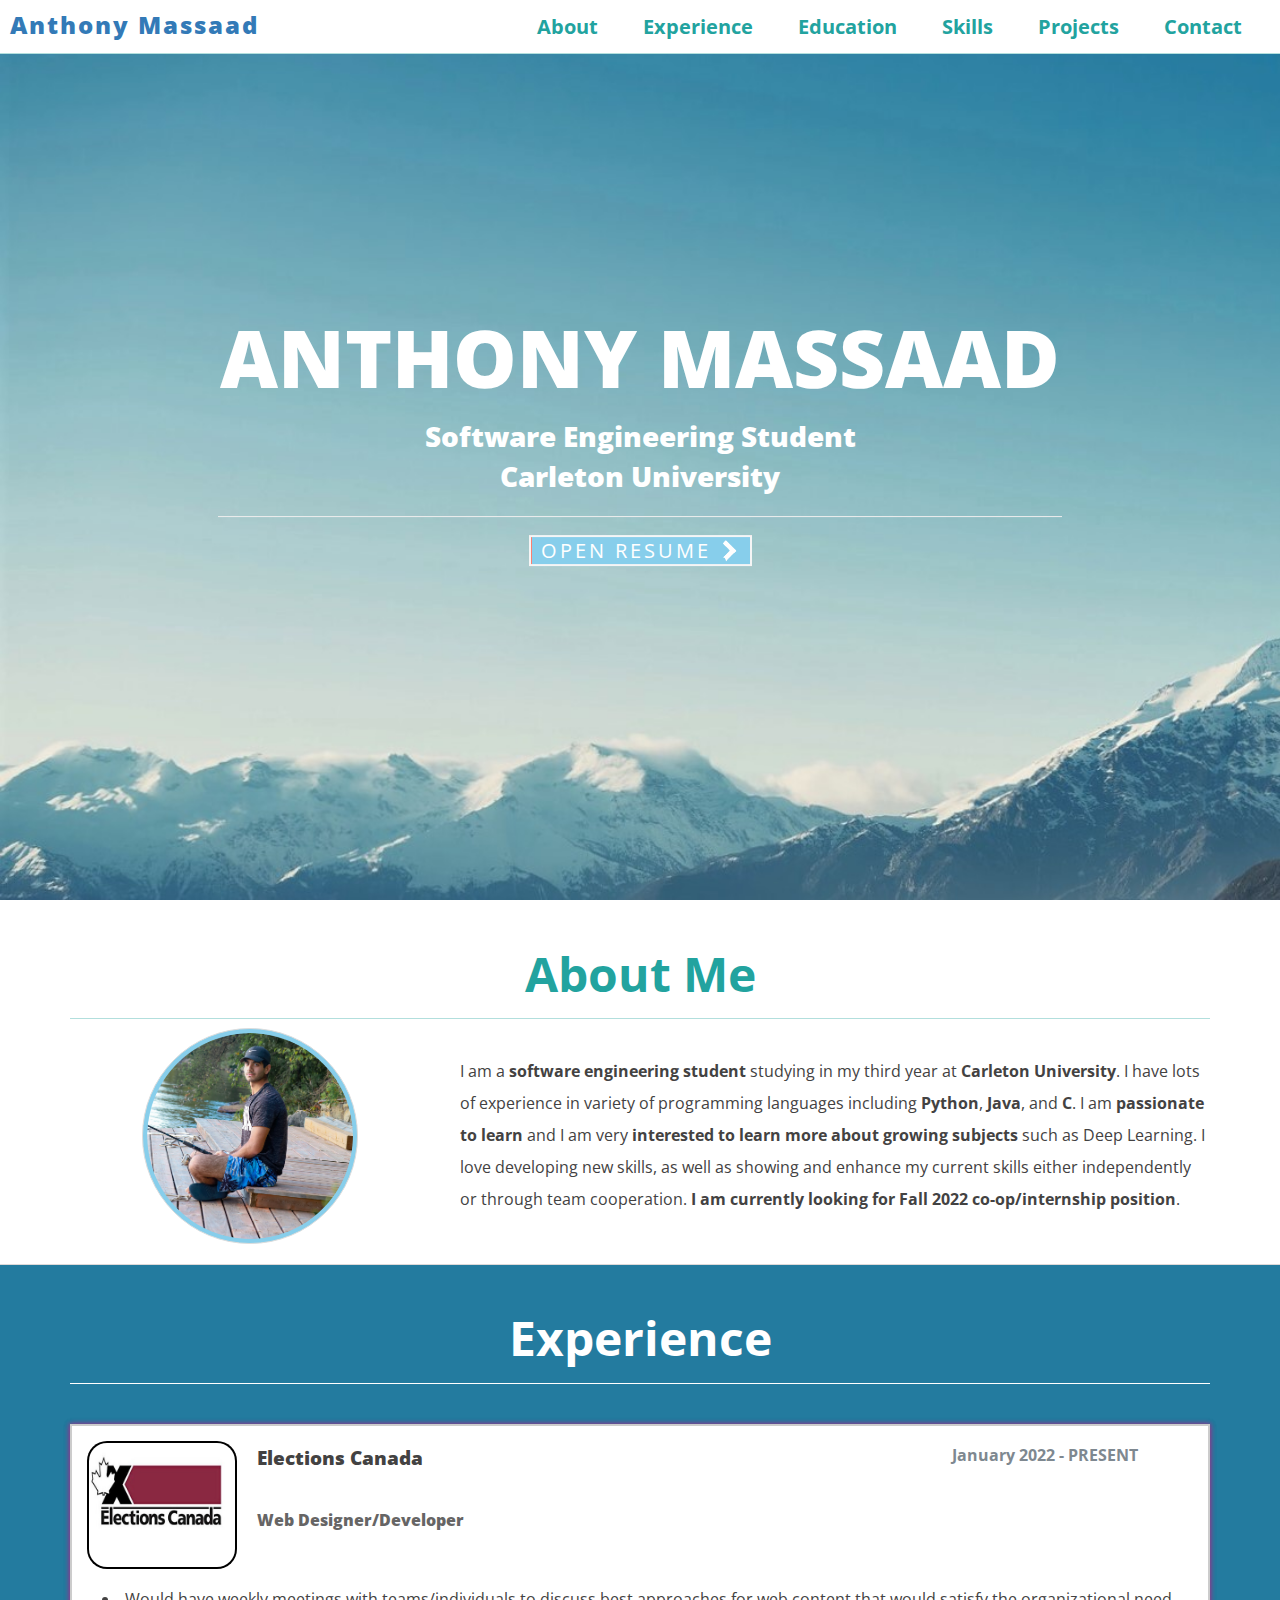
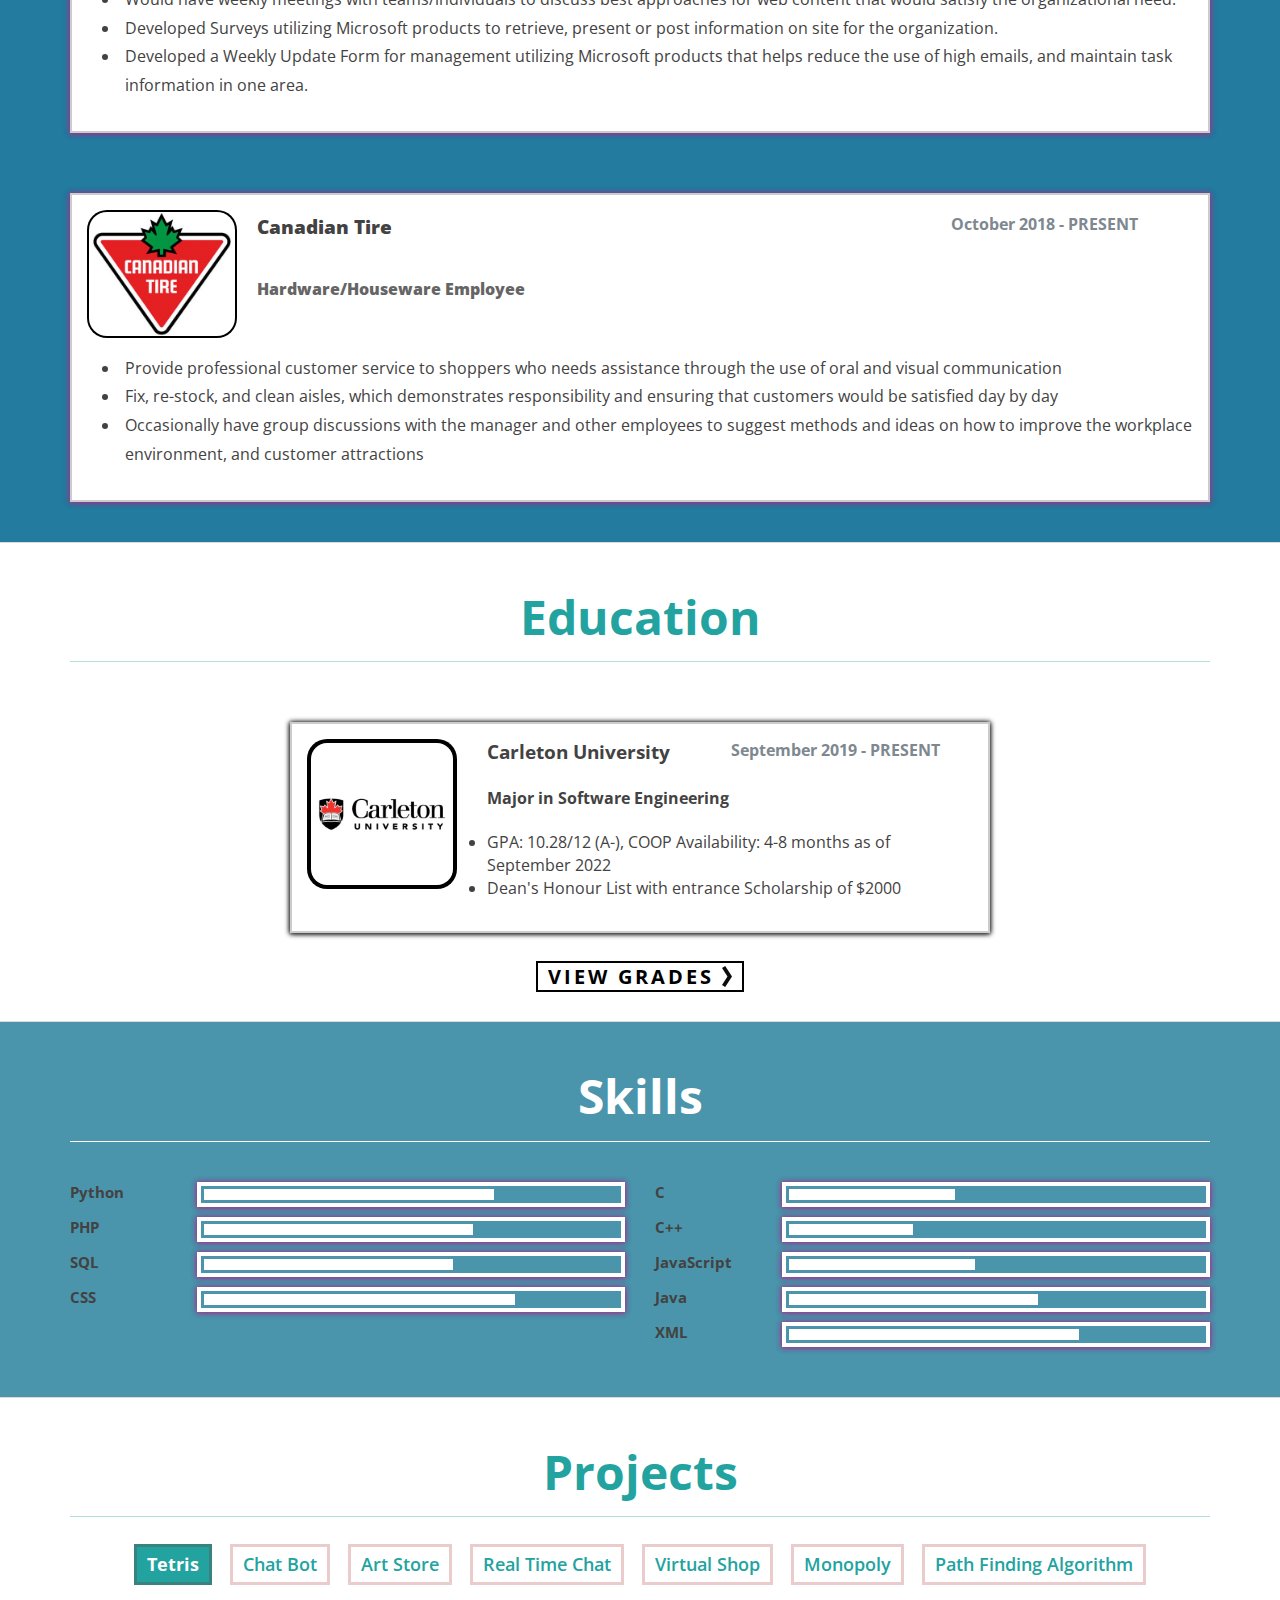
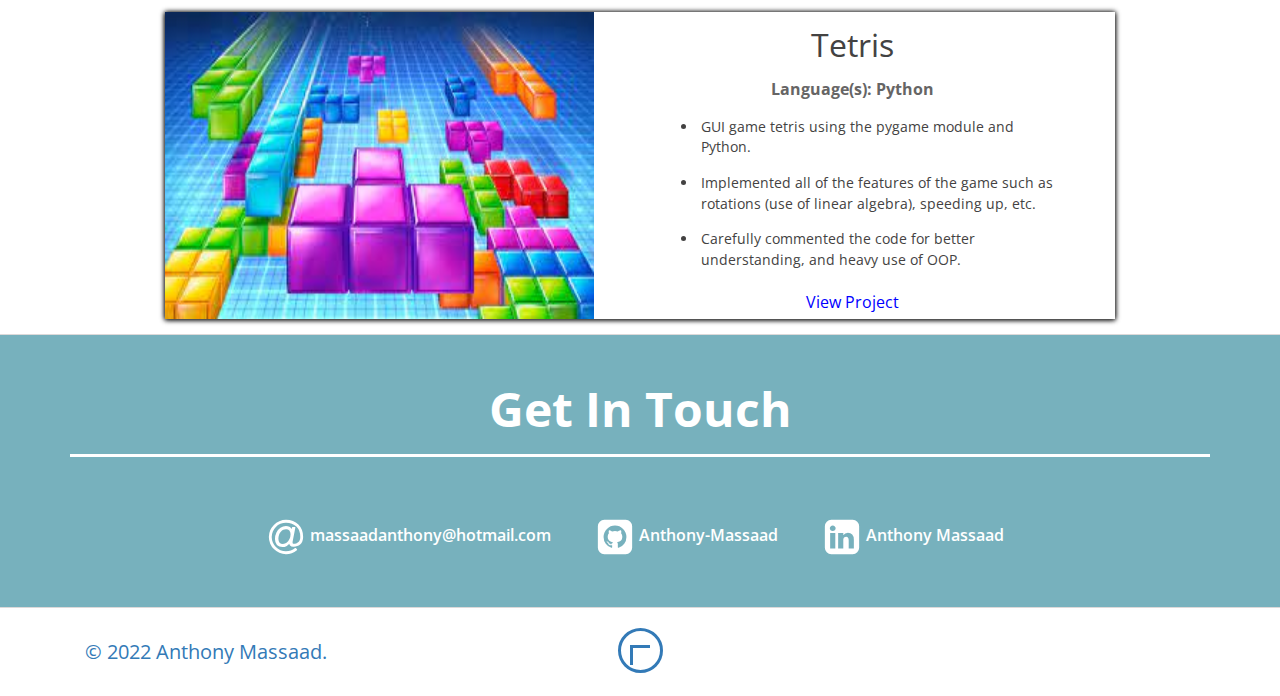
==== commit b84553a2: "more finishing touches part 2/4 :)" ====
--- a/index.html
+++ b/index.html
@@ -33,14 +33,6 @@
             <div class="menu-btn">
                 <div class="menu-btn-burger"></div> 
             </div>
-            <ul class="sidebar">
-                <li><a href="#about">About</a></li>
-                <li><a href="#experience">Experience</a></li>
-                <li><a href="#education">Education</a></li>
-                <li><a href="#skills">Skills</a></li>
-                <li><a href="#projects">Projects</a></li>
-                <li><a href="#contact">Contact</a></li>
-            </ul>
 
             <ul class="reg-nav">
                 <li><a href="#about">About</a></li>
@@ -58,12 +50,12 @@
                     <h1>ANTHONY MASSAAD</h1>
                     <h3>Software Engineering Student</h3>
                     <h3>Carleton University</h3>
-                    <hr>
                     <aside>
-                        <button class="link-btn">
-                            <a href="documents/AnthonyMassaadResume.pdf" target="_blank">Open Resume</a>
+                        <hr>
+                        <a href="documents/AnthonyMassaadResume.pdf" target="_blank" class="link-btn">
+                            <span>Open Resume</span>
                             <img src="images//heading/whiteArrow.png" alt="">
-                        </button>
+                        </a>
                     </aside>
                 </section>
             </div>
@@ -184,10 +176,10 @@
                         </ul>
                         
                     </div>
-                    <button class="link-btn grades">
-                        <a href="documents/Grades.pdf" target="_blank">View Grades</a>
-                        <img src="images//heading/arrow.svg" alt="">
-                    </button>
+                    <a href="documents/Grades.pdf" target="_blank" class="link-btn grades">
+                        View Grades
+                        <img src="images/heading/arrow.svg" alt="">
+                    </a>
                 </div>
             </div>
             
@@ -211,25 +203,21 @@
                         </li>
                         <li>
                             <div class="skill">SQL</div>
-                            <div class="meter alternate-shadow"><span class="bar" style="width: 45%;"></span></div>
-                        </li>
-                        <li>
-                            <div class="skill">HTML</div>
-                            <div class="meter alternate-shadow"><span class="bar" style="width: 100%;"></span></div>
+                            <div class="meter alternate-shadow"><span class="bar" style="width: 60%;"></span></div>
                         </li>
                         <li>
                             <div class="skill">CSS</div>
-                            <div class="meter alternate-shadow"><span class="bar" style="width: 60%;"></span></div>
+                            <div class="meter alternate-shadow"><span class="bar" style="width: 75%;"></span></div>
                         </li>
                     </ul>
                     <ul class="col-md-12 col-lg-6">
                         <li>
                             <div class="skill">C</div>
+                            <div class="meter alternate-shadow"><span class="bar" style="width: 40%;"></span></div>
+                        </li>
+                        <li>
+                            <div class="skill">C++</div>
                             <div class="meter alternate-shadow"><span class="bar" style="width: 30%;"></span></div>
-                        </li>
-                        <li>
-                            <div class="skill">C++</div>
-                            <div class="meter alternate-shadow"><span class="bar" style="width: 20%;"></span></div>
                         </li>
                         <li>
                             <div class="skill">JavaScript</div>
@@ -241,7 +229,7 @@
                         </li>
                         <li>
                             <div class="skill">XML</div>
-                            <div class="meter alternate-shadow"><span class="bar" style="width: 50%;"></span></div>
+                            <div class="meter alternate-shadow"><span class="bar" style="width: 70%;"></span></div>
                         </li>
                     </ul>
                 </div>
@@ -259,10 +247,10 @@
                         <li class="selected">Tetris</li>
                         <li>Chat Bot</li>
                         <li>Art Store</li>
+                        <li>Real Time Chat</li>
                         <li>Virtual Shop</li>
                         <li>Monopoly</li>
                         <li>Path Finding Algorithm</li>
-                        <li>Sudoku Solver/Game</li>
                     </ul>
                     <div class="project-content initial-display" name="Tetris"> 
                         <div class="project-display shadow">
@@ -277,7 +265,7 @@
                                     <li>Implemented all of the features of the game such as rotations (use of linear algebra), speeding up, etc.</li>
                                     <li>Carefully commented the code for better understanding, and heavy use of OOP.</li>
                                 </ul>
-                                <a href="https://github.com/tony1bally/Tetris" target="_blank">View Project</a>
+                                <a href="https://github.com/Anthony-Massaad/Tetris" target="_blank">View Project</a>
                             </div>
                         </div>
                     </div>
@@ -302,7 +290,7 @@
                                         Implemented capability for one or more contextual responses (i.e., knock-knock joke)
                                     </li>
                                 </ul>
-                                <a href="https://github.com/tony1bally/ChatBot" target="_blank">View Project</a>
+                                <a href="https://github.com/Anthony-Massaad/ChatBot" target="_blank">View Project</a>
                             </div>
                         </div>
                     </div>
@@ -328,7 +316,7 @@
                                         This allows the avoidance of redoing complex queries that takes time to process and load.
                                     </li>
                                 </ul>
-                                <a href="https://github.com/tony1bally/Art-Store-Website" target="_blank">View Project</a>
+                                <a href="https://github.com/Anthony-Massaad/Art-Store-Website" target="_blank">View Project</a>
                             </div>
                         </div>
                     </div>
@@ -355,7 +343,7 @@
                                         and implementation of UML diagrams to display the full process of software development.
                                     </li>
                                 </ul>
-                                <a href="https://github.com/tony1bally/Store_Interface_java" target="_blank">View Project</a>
+                                <a href="https://github.com/Anthony-Massaad/Store_Interface_java" target="_blank">View Project</a>
                             </div>
                         </div>
                     </div>
@@ -381,7 +369,7 @@
                                         Carefully documented the code for better understanding, and heavy use of object orientated programming.
                                     </li>
                                 </ul>
-                                <a href="https://github.com/tony1bally/SYSC3110MonopolyProject" target="_blank">View Project</a>
+                                <a href="https://github.com/Anthony-Massaad/SYSC3110MonopolyProject" target="_blank">View Project</a>
                             </div>
                         </div>
                     </div>
@@ -403,34 +391,37 @@
                                         with the feature to enable the check for diagonal nodes that allows for a quicker path search.
                                     </li>
                                 </ul>
-                                <a href="https://github.com/tony1bally/path-finding-algorithm-using-AStar" target="_blank">View Project</a>
-                            </div>
-                        </div>
-                    </div>
-                    
-                    <div class="project-content" name="Sudoku Solver/Game">
-                        <div class="project-display shadow">
-                            <div class="proj-img">
-                                <img src="images/project/Sedoku.png" alt="">
-                            </div>
-                            <div class="project-info">
-                                <h3>Sudoku Solver/game</h3>
-                                <h4>Language(s): Python</h4>
-                                <ul>
-                                    <li>
-                                        Object Orientated Sedoku Game using the Pygame module and Python, with an algorithm that will solve the board under the user's discretion. 
-                                    </li>
-                                    <li>
-                                        The Algorithm that solves the board is implemented through a recursive step.
-                                    </li>
-                                    <li>
-                                        Implemented the capability to generate a unique board for every new game.
-                                    </li>
-                                </ul>
-                                <a href="https://github.com/tony1bally/Sedoku-Solver-Game" target="_blank">View Project</a>
-                            </div>
-                        </div>
-                    </div>
+                                <a href="https://github.com/Anthony-Massaad/path-finding-algorithm-using-AStar" target="_blank">View Project</a>
+                            </div>
+                        </div>
+                    </div>
+
+                    <div class="project-content" name="Real Time Chat">
+                        <div class="project-display shadow">
+                            <div class="proj-img">
+                                <img src="images/project/RealTimeChat.png" alt="">
+                            </div>
+                            <div class="project-info">
+                                <h3>Real Time Chat</h3>
+                                <h4>Language(s): Ejs, CSS, JavaScript</h4>
+                                <ul>
+                                    <li>
+                                        Created a server sided chat interface using Ejs, CSS and JavaScript that allow users to have a real time conversation with other users that are connected to the same server.
+                                    </li>
+                                    <li>
+                                        Created an easy to use UI to allow users to easily send messages and see 
+                                        and see how many users are in the same server.
+                                    </li>
+                                    <li>
+                                        Carefully commented the code for better understanding
+                                    </li>
+                                </ul>
+                                <a href="https://github.com/Anthony-Massaad/Real-Time-Chat" target="_blank">View Project</a>
+                            </div>
+                        </div>
+                    </div>
+
+                    
                 </div>
             </div>
         </section>
@@ -446,9 +437,9 @@
                         <img src="images/contact/at.svg" alt="At Contact symbol">
                         <span>massaadanthony@hotmail.com</span>
                     </a>
-                    <a href="https://github.com/tony1bally" target="_blank" class="pad">
+                    <a href="https://github.com/Anthony-Massaad" target="_blank" class="pad">
                         <img src="images/contact/github-square.svg" alt="Github logo">
-                        <span>tony1bally</span>
+                        <span>Anthony-Massaad</span>
                     </a>
                     <a href="https://www.linkedin.com/in/anthony-massaad-782b911b6/" target="_blank" class="pad">
                         <img src="images/contact/linkedin-square.svg" alt="Linkedin logo">
--- a/styles/portStyles.css
+++ b/styles/portStyles.css
@@ -32,11 +32,38 @@
     padding: 0;
 }
 
-@keyframes dropHeader{
+@keyframes dropheader{
     0%{transform:translateY(-100%)}100%{transform:translateY(0)}
 }
 
+@-webkit-keyframes dropheader{
+    0%{transform:translateY(-100%)}100%{transform:translateY(0)}
+}
+
+@-moz-keyframes dropheader{
+    0%{transform:translateY(-100%)}100%{transform:translateY(0)}
+}
+
+@-o-keyframes dropheader{
+    0%{transform:translateY(-100%)}100%{transform:translateY(0)}
+}
+
 @keyframes fadein{
+    from {opacity: 0;}
+    to {opacity: 1;}
+}
+
+@-webkit-keyframes fadein{
+    from {opacity: 0;}
+    to {opacity: 1;}
+}
+
+@-moz-keyframes fadein{
+    from {opacity: 0;}
+    to {opacity: 1;}
+}
+
+@-o-keyframes fadein{
     from {opacity: 0;}
     to {opacity: 1;}
 }
@@ -47,12 +74,55 @@
     100%{color: var(--BLUE-2)}
 }
 
+@-webkit-keyframes color-change{
+    0% {color: var(--BLUE-2)}
+    50% {color: var(--PURPLE-TRANSITION-COLOR)}
+    100%{color: var(--BLUE-2)}
+}
+
+@-moz-keyframes color-change{
+    0% {color: var(--BLUE-2)}
+    50% {color: var(--PURPLE-TRANSITION-COLOR)}
+    100%{color: var(--BLUE-2)}
+}
+
+@-o-keyframes color-change{
+    0% {color: var(--BLUE-2)}
+    50% {color: var(--PURPLE-TRANSITION-COLOR)}
+    100%{color: var(--BLUE-2)}
+}
+
+
 @keyframes arrow-bounce {
-    0%   { transform: translateY(0) rotate(45deg); }
-    25%  { transform: translateY(-4px) rotate(45deg); }
-    50% { transform: translateY(0) rotate(45deg); }
-    75%  { transform: translateY(-4px) rotate(45deg); }
-    100% { transform: translateY(0) rotate(45deg); }
+    0%   { transform: scale(1) rotate(45deg); }
+    25%  { transform: scale(0.9) rotate(45deg); }
+    50% { transform: scale(1) rotate(45deg); }
+    75%  { transform: scale(0.9) rotate(45deg); }
+    100% { transform: scale(1) rotate(45deg); }
+}
+
+@-webkit-keyframes arrow-bounce{
+    0%   { transform: scale(1) rotate(45deg); }
+    25%  { transform: scale(0.9) rotate(45deg); }
+    50% { transform: scale(1) rotate(45deg); }
+    75%  { transform: scale(0.9) rotate(45deg); }
+    100% { transform: scale(1) rotate(45deg); }
+}
+
+@-moz-keyframes arrow-bounce{
+    0%   { transform: scale(1) rotate(45deg); }
+    25%  { transform: scale(0.9) rotate(45deg); }
+    50% { transform: scale(1) rotate(45deg); }
+    75%  { transform: scale(0.9) rotate(45deg); }
+    100% { transform: scale(1) rotate(45deg); }
+}
+
+@-o-keyframes arrow-bounce{
+    0%   { transform: scale(1) rotate(45deg); }
+    25%  { transform: scale(0.9) rotate(45deg); }
+    50% { transform: scale(1) rotate(45deg); }
+    75%  { transform: scale(0.9) rotate(45deg); }
+    100% { transform: scale(1) rotate(45deg); }
 }
 
 ::-webkit-scrollbar {
@@ -74,6 +144,11 @@
 
 a, a:hover{
     text-decoration: none;
+}
+
+a:focus {
+    outline: none;
+    outline-offset: 0px;
 }
 
 h3{
@@ -111,32 +186,34 @@
     background: linear-gradient(to right, var(--SKYBLUE-COLOR)  50%, var(--SALMON-BUTTON-TRANSITION) 50%) left;
     background-size: 200%;
     transition: .5s ease-out;
+    -webkit-transition: .5s ease-out;
+    -moz-transition: .5s ease-out;
+    -o-transition: .5s ease-out;
+    font-size: 2rem;
+    letter-spacing: 3px;
+    text-align: center;
+    text-transform: uppercase;
+    text-decoration: none;
+    padding: 0 10px;
+    color: var(--WHITE-COLOR);
 }
 
 .link-btn img{
     width: auto;
     height: 25px;;
     position: relative;
-    right: 3%;
-    transition: 0.2s;
+    right: 0;
     padding-bottom: 4px;
 }
 
-.link-btn a{
-    font-size: 2rem;
-    letter-spacing: 3px;
-    text-align: center;
-    text-transform: uppercase;
-    text-decoration: none;
-    padding: 0 10px;
-    transition: 0.2s;
-    color: var(--WHITE-COLOR);
-}
-
-.link-btn:hover, .link-btn:focus{
+.link-btn:hover{
     background: linear-gradient(to left, var(--SALMON-BUTTON-TRANSITION) 50%, var(--SKYBLUE-COLOR) 50%) right;
     background-size: 200%;
     transition: .5s ease-out;
+    -webkit-transition: .5s ease-out;
+    -moz-transition: .5s ease-out;
+    -o-transition: .5s ease-out;
+    color: var(--WHITE-COLOR);
 }
 
 .background-alternation .heading h2{
@@ -189,15 +266,18 @@
     border-bottom: 1px solid var(--WHITE-COLOR);
     border-bottom-color: var(--DIMMER-BLUE-1);
     width: 100%;
-    animation-name: dropHeader;
-    animation-iteration-count:1;
-    animation-timing-function:ease;
-    animation-duration: 0.75s;
+    animation: dropheader 0.75s ease;
+    -webkit-animation: dropheader 0.75s ease;
+    -moz-animation: dropheader 0.75s ease;
+    -o-animation: dropheader 0.75s ease;
     overflow: hidden;
 }
 
 #fixed-nav #name{
     animation: color-change 3s infinite;
+    -webkit-animation: color-change 3s infinite;
+    -moz-animation: color-change 3s infinite;
+    -o-animation: color-change 3s infinite;
     display: inline-block;
     letter-spacing: 2px;
     margin: 0;
@@ -209,7 +289,7 @@
     font-weight: 800;
 }
 
-#fixed-nav #name:hover, #fixed-nav #name:focus{
+#fixed-nav #name:hover{
     text-decoration: underline;
 }
 
@@ -241,7 +321,7 @@
     position: relative;
 }
 
-#fixed-nav ul li a:hover, #fixed-nav ul li a:focus{
+#fixed-nav ul li a:hover{
     color: var(--WHITE-COLOR);
     background-color: var(--BLUE-1);
 }
@@ -254,7 +334,10 @@
     width: 60px;
     height: 50px;
     cursor: pointer;
-    transition: all .5s ease-in-out;
+    transition: all 0.5s ease-in-out;
+    -webkit-transition: all 0.5s ease-in-out;
+    -moz-transition: all 0.5s ease-in-out;
+    -o-transition: all 0.5s ease-in-out;
     display: none;
     z-index: 1000;
 }
@@ -264,7 +347,10 @@
     height: 6px;
     background: var(--BLUE-1);
     border-radius: 5px;
-    transition: all .5s ease-in-out;
+    transition: all 0.5s ease-in-out;
+    -webkit-transition: all 0.5s ease-in-out;
+    -moz-transition: all 0.5s ease-in-out;
+    -o-transition: all 0.5s ease-in-out;
 }
 
 #fixed-nav .menu-btn-burger::before,
@@ -273,59 +359,48 @@
     position: absolute;
     width: 50px;
     height: 6px;
-    background: var(--BLUE-1);
+    background-color: var(--BLUE-1);
     border-radius: 5px;
-    transition: all .5s ease-in-out;
+    transition: all 0.5s ease-in-out;
+    -webkit-transition: all 0.5s ease-in-out;
+    -moz-transition: all 0.5s ease-in-out;
+    -o-transition: all 0.5s ease-in-out;
 }
 
 #fixed-nav .menu-btn-burger::before {
     transform: translateY(-16px);
+    -webkit-transform: translateY(-16px);
+    -moz-transform: translateY(-16px);
+    -o-transform: translateY(-16px);
 }
 
 #fixed-nav .menu-btn-burger::after {
     transform: translateY(16px);
+    -webkit-transform: translateY(16px);
+    -moz-transform: translateY(16px);
+    -o-transform: translateY(16px);
 }
 
 #fixed-nav .menu-btn.open .menu-btn-burger {
-    background: transparent;
+    background-color: transparent;
     transition: 0.3s;
+    -webkit-transition: 0.3s;
+    -moz-transition: 0.3s;
+    -o-transition: 0.3s;
 }
 
 #fixed-nav .menu-btn.open .menu-btn-burger::before {
     transform: rotate(45deg);
+    -webkit-transform: rotate(45deg);
+    -moz-transform: rotate(45deg);
+    -o-transform: rotate(45deg);
 }
 
 #fixed-nav .menu-btn.open .menu-btn-burger::after {
     transform: rotate(-45deg);
-}
-
-#fixed-nav .sidebar{
-    position: fixed;
-    background-color: var(--WHITE-COLOR);
-    border-left: 1px solid var(--WHITE-COLOR);
-    border-left-color: var(--DIMMER-BLUE-1);
-    top: 0;
-    bottom: 0;
-    list-style: none;
-    height: 100%;
-    padding: 1em 1.5em;
-    z-index: 101;
-    left: 100%;
-    display: none;
-    width: 30%;
-}
-
-#fixed-nav .sidebar.active{
-    left: 75%;
-    transition: left 0.5s;
-}
-
-#fixed-nav .sidebar:not(.active){
-    transition: left 0.5s;
-}
-
-#fixed-nav .sidebar li{
-    margin-top: 20px;
+    -webkit-transform: rotate(-45deg);
+    -moz-transform: rotate(-45deg);
+    -o-transform: rotate(-45deg);
 }
 
 header{
@@ -349,8 +424,14 @@
     position: absolute;
     left: 50%;
     top: 48%;   
-    animation: fadein 2s;
+    animation: fadein 2s forwards;
+    -webkit-animation: fadein 2s;
+    -o-animation: fadein 2s;
+    -moz-animation: fadein 1s; 
     transform: translate(-50%, -50%);
+    -webkit-transform: translate(-50%, -50%);
+    -o-transform: translate(-50%, 50%);
+    -moz-transform: translate(-50%, -50%);
     padding: 20px;
 }
 
@@ -372,8 +453,6 @@
     margin: auto; 
     overflow: hidden;
 } 
-
-/**ABOUT **/
 
 #about{
     padding-bottom: 1.5%;
@@ -396,8 +475,6 @@
 #about .prof-img{
     text-align: center;
 }
-
-/** ALL FOR EXPERIENCE */
 
 #experience {
     background-color: var(--EXPERIENCE-BACKGROUND-COLOR);
@@ -450,8 +527,6 @@
     padding: 0 0 0 15px;
 }
 
-/* EDUCATION */
-
 #education{
     padding-bottom: 30px;
 }
@@ -463,6 +538,7 @@
     text-align: left;
     background-color: var(--WHITE-COLOR);
     border: 2px solid var(--VERY-DIM-BLACK-COLOR);
+    margin-bottom: 30px;
 }
 
 #education .ed-logo img{
@@ -490,20 +566,21 @@
     font-weight: 700;
     background: linear-gradient(to right, transparent  50%, var(--SALMON-BUTTON-TRANSITION) 50%) left;
     background-size: 210%;
-    margin-top: 20px;
-}
-
-#education .grades:hover, #education .grades:focus{
+    color: var(--BLACK-COLOR);
+}
+
+#education .grades:hover{
     background: linear-gradient(to left, var(--SALMON-BUTTON-TRANSITION)  50%, transparent 50%) right;
     background-size: 210%;
     transition: .5s ease-out;
+    -webkit-transition: .5s ease-out;
+    -moz-transition: .5s ease-out;
+    -o-transition: .5s ease-out;
 }
 
 #education .grades a{
     color: var(--BLACK-COLOR);
 }
-
-/* SKILLS */
 
 #skills{
     background-color: var(--SKILLS-BACKGROUND-COLOR);
@@ -544,8 +621,6 @@
     height: 100%;
     width: 0%;
 }
-
-/* PROJECTS */ 
 
 #projects{
     text-align: center;
@@ -567,6 +642,9 @@
     font-size: 1.1em;
     border: 3px solid var(--VERY-DIM-DARKRED-COLOR);
     transition: 0.5s ease all;
+    -webkit-transition: 0.5s ease all;
+    -moz-transition: 0.5s ease all;
+    -o-transition: 0.5s ease all;
     font-weight: 600;
 }
 
@@ -574,11 +652,10 @@
     cursor: pointer;
 }
 
-#projects #lst-projects li:hover:not(.selected), #projects #lst-projects li:focus:not(.selected){
+#projects #lst-projects li:hover:not(.selected){
     color: var(--WHITE-COLOR);
     font-weight: 700;
     background-color: var(--BLUE-1);
-    transition: 0.5s ease all;
     border: 3px solid var(--HALF-WHITE-COLOR);
 }
 
@@ -677,12 +754,10 @@
     margin: 0;
 }
 
-#projects .project-display a:hover, #projects .project-display a:focus{
+#projects .project-display a:hover{
     color: var(--RED-COLOR);
     text-decoration: underline;
 }
-
-/* CONTACT */
 
 #contact{
     background-color: var(--CONTACT-BACKGROUND-COLOR);
@@ -709,7 +784,7 @@
     padding-left: 30px;
 }
 
-#contact a:hover, #contact a:focus{
+#contact a:hover{
     opacity: 0.8;
 }
 
@@ -717,8 +792,6 @@
     height: 40px;
     width: 40px;
 }
-
-/* FOOTER */
 
 footer{
     background-color: var(--WHITE-COLOR);
@@ -758,11 +831,8 @@
     width: 20px;
     height: 20px;
     border-width: 3px 0 0 3px;
-    transform: rotate(45deg);
-}
-
-footer .arrow-up:hover .up-arrow{
-    animation-duration: 2s;
-    animation-iteration-count: infinite;
-    animation-name: arrow-bounce;
-}+    animation: arrow-bounce 2s infinite;
+    -webkit-animation: arrow-bounce 2s infinite;
+    -moz-animation: arrow-bounce 2s infinite;
+    -o-animation: arrow-bounce 2s infinite;
+}
--- a/styles/media.css
+++ b/styles/media.css
@@ -2,25 +2,47 @@
     #fixed-nav .menu-btn{
         display: flex;
     }  
-    
+
+    #fixed-nav ul{
+        display: block;
+    }
+
     #fixed-nav .reg-nav{
-        display: none;
-    }
-
-    #fixed-nav .sidebar{
-        display: block;
-    }
-
-    #fixed-nav .sidebar li{
+        position: fixed;
+        background-color: var(--WHITE-COLOR);
+        border-left: 1px solid var(--WHITE-COLOR);
+        border-left-color: var(--DIMMER-BLUE-1);
+        top: 0;
+        bottom: 0;
+        list-style: none;
+        height: 100%;
+        padding: 1em 1.5em;
+        z-index: 101;
+        left: 100%;
+        width: 30%;
+    }
+    
+    #fixed-nav .reg-nav.active{
+        left: 75%;
+        transition: left 0.5s;
+    }
+    
+    #fixed-nav .reg-nav:not(.active){
+        transition: left 0.5s;
+    }
+    
+    #fixed-nav .reg-nav li{
+        margin-top: 20px;
         display: list-item;
     }
+
 }
 
 @media only screen and (max-width: 992px){
     header{
         height: auto;
         min-height: auto;
-        padding: 475px 15px;
+        padding: 365px 15px;
     }
 }
 
@@ -44,10 +66,10 @@
 
 @media only screen and (max-width: 768px){
     
-    #fixed-nav .sidebar{
+    #fixed-nav .reg-nav{
         width: 40%;
     }
-    #fixed-nav .sidebar.active{
+    #fixed-nav .reg-nav.active{
         left: 70%;
     }
 
@@ -71,9 +93,10 @@
     }
 
     #projects .project-display .proj-img img{
-        height: fit-content;
-        width: 10em;
-        border-radius: 50px;
+        width: 8em;
+        border-radius: 50%;
+        height: 8em;
+        border: 2px solid var(--BLUE-2);
     }
 
     #projects .project-info{
@@ -130,11 +153,11 @@
 }
 
 @media only screen and (max-width: 570px){
-    #fixed-nav .sidebar{
+    #fixed-nav .reg-nav{
         width: 50%;
     }
     
-    #fixed-nav .sidebar.active{
+    #fixed-nav .reg-nav.active{
         left: 60%;
     }
 
@@ -188,7 +211,7 @@
     #projects .project-content{
         display: block;
     }
-    
+
     #projects #lst-projects{
         display: none;
     }
@@ -197,10 +220,10 @@
         font-size: 1.12em;
     }
 
-    #fixed-nav .sidebar{
+    #fixed-nav .reg-nav{
         width: 80%;
     }
-    #fixed-nav .sidebar.active{
+    #fixed-nav .reg-nav.active{
         left: 30%;
     }
 
@@ -254,11 +277,11 @@
         margin: 0;
     }
 
-    header #port-header .link-btn a{
+    .link-btn{
         font-size: 0.925em;
     }
 
-    header #port-header .link-btn img{
+    .link-btn img{
         height: 20px;
     }
 
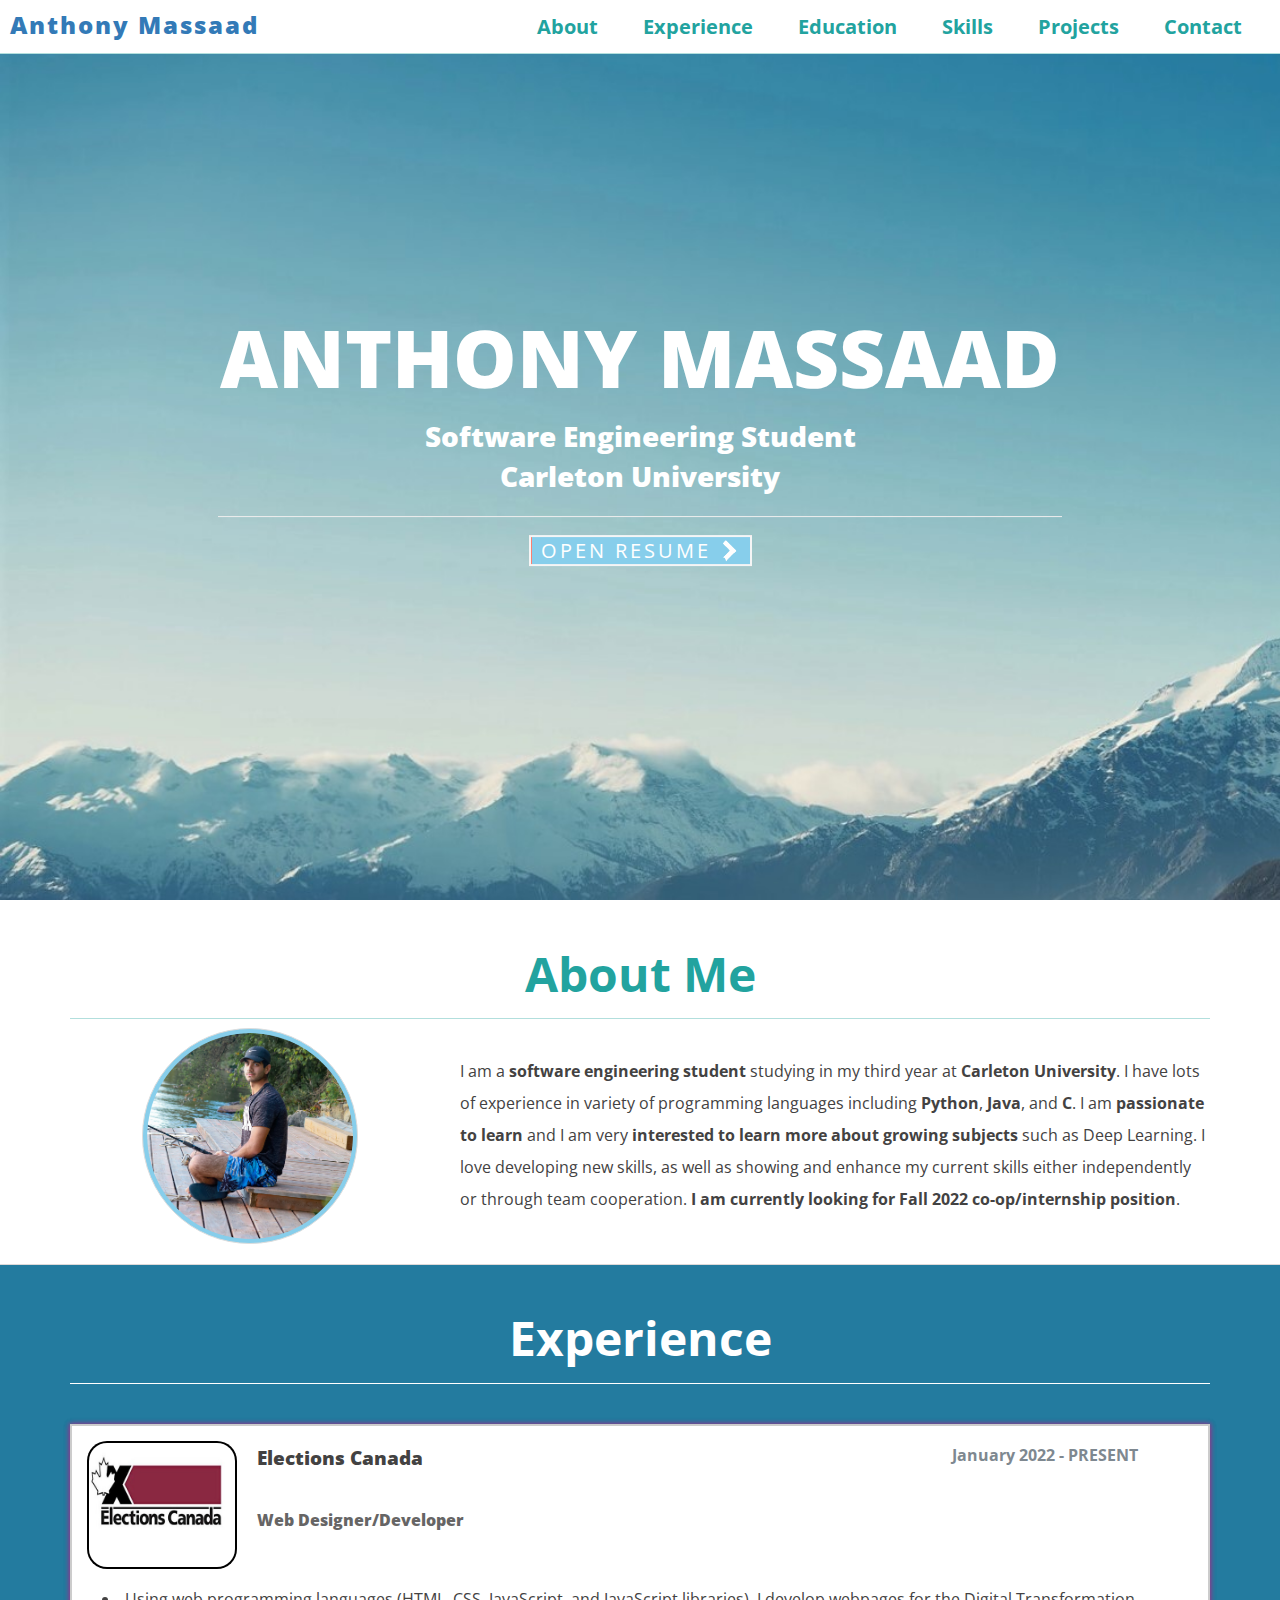
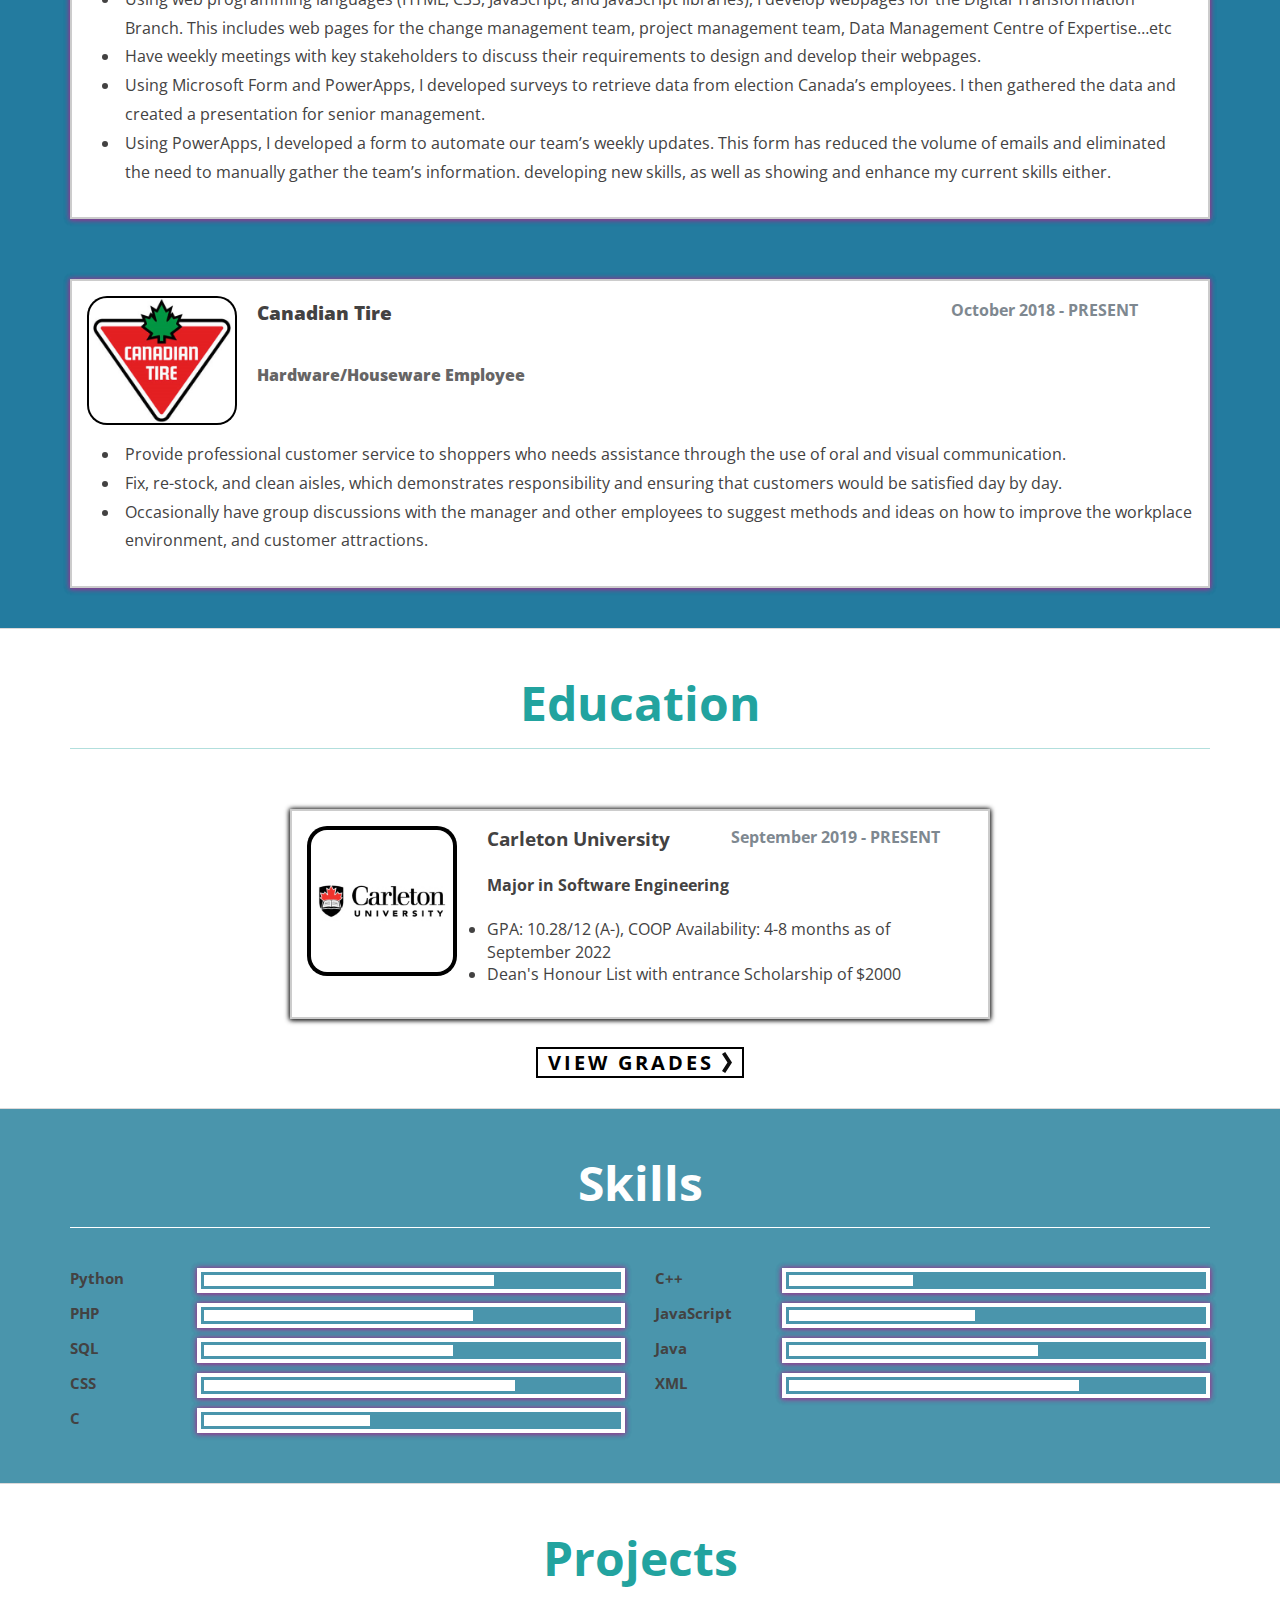
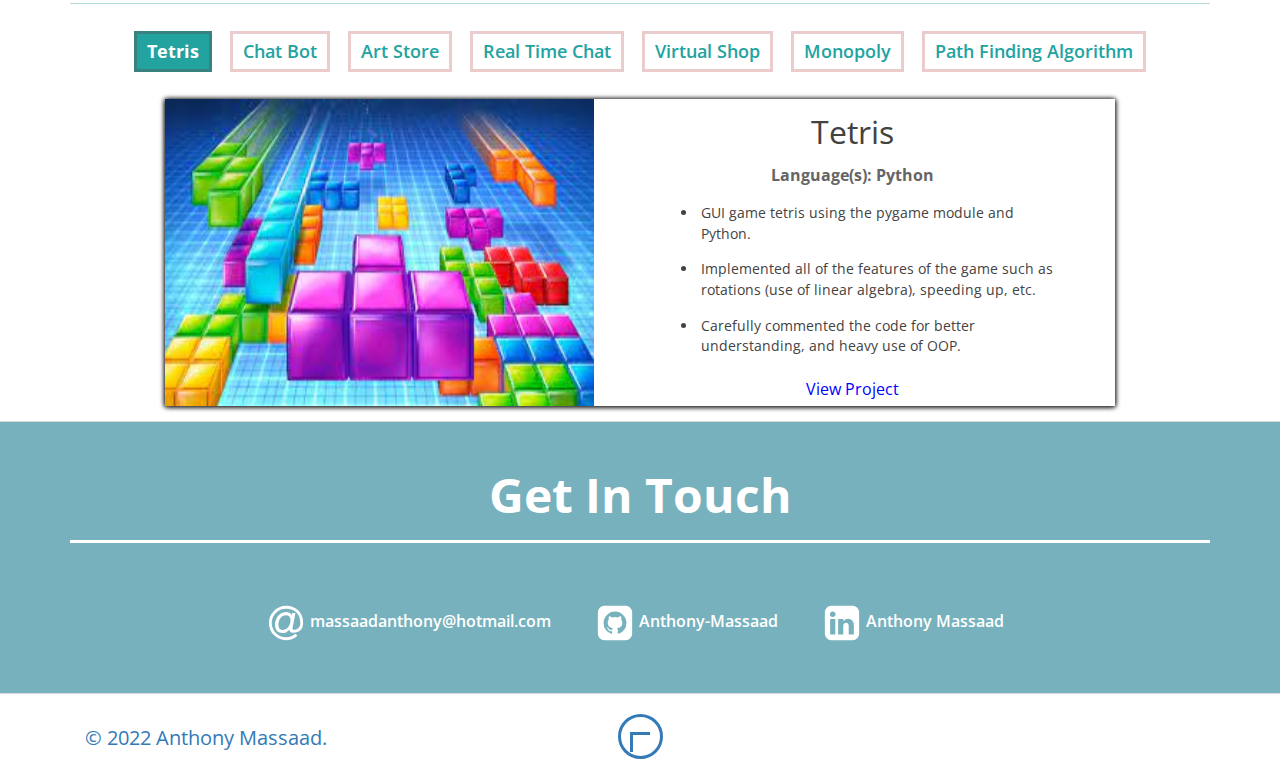
==== commit 0aaf5574: "final touches part 3/4 :o" ====
--- a/index.html
+++ b/index.html
@@ -103,23 +103,26 @@
                             </div>
                             <ul>
                                 <li>
-                                    Would have weekly meetings with teams/individuals to discuss best 
-                                    approaches for web content that would satisfy the organizational need.
-                                </li>
-                                <li>
-                                    Developed Surveys utilizing Microsoft products to retrieve,
-                                    present or post information on site for the organization.
-                                </li>
-                                <li>
-                                    Developed a Weekly Update Form for management 
-                                    utilizing Microsoft products that helps reduce the use of high emails,
-                                    and maintain task information in one area.
+                                    Using web programming languages (HTML, CSS, JavaScript, and JavaScript libraries), I develop webpages for the
+                                    Digital Transformation Branch. This includes web pages for the change management team, project management team,
+                                    Data Management Centre of Expertise…etc
+                                </li>
+                                <li>
+                                    Have weekly meetings with key stakeholders to discuss their requirements to design and develop their webpages. 
+                                </li>
+                                <li>
+                                    Using Microsoft Form and PowerApps, I developed surveys to retrieve data from election Canada’s employees. 
+                                    I then gathered the data and created a presentation for senior management.
+                                </li>
+                                <li>
+                                    Using PowerApps, I developed a form to automate our team’s weekly updates. This form has reduced the volume of
+                                    emails and eliminated the need to manually gather the team’s information. developing new skills, as well as showing
+                                    and enhance my current skills either.
                                 </li>
                             </ul>
                         </div>  
                     </div>
                 </div>    
-
                 <div class="row">
                     <div class="col-md-12">
                         <div class="work-experience alternate-shadow col-md-12">
@@ -133,21 +136,20 @@
                             </div>
                             <ul>
                                 <li>
-                                    Provide professional customer service to shoppers who needs assistance through the use of oral and visual communication
-                                </li>
-                                <li>
-                                    Fix, re-stock, and clean aisles, which demonstrates responsibility and ensuring that customers would be satisfied day by day
+                                    Provide professional customer service to shoppers who needs assistance through the use of oral and visual communication.
+                                </li>
+                                <li>
+                                    Fix, re-stock, and clean aisles, which demonstrates responsibility and ensuring that customers would be satisfied day by day.
                                 </li>
                                 <li>
                                     Occasionally have group discussions with the manager and other employees to suggest
-                                    methods and ideas on how to improve the workplace environment, and customer attractions
+                                    methods and ideas on how to improve the workplace environment, and customer attractions.
                                 </li>
                             </ul>
                         </div>  
                     </div>
                 </div>     
             </div>
-
         </section>
 
         <section id="education" class="drop-section">
@@ -177,12 +179,11 @@
                         
                     </div>
                     <a href="documents/Grades.pdf" target="_blank" class="link-btn grades">
-                        View Grades
+                        <span>View Grades</span>
                         <img src="images/heading/arrow.svg" alt="">
                     </a>
                 </div>
             </div>
-            
         </section>
 
         <section id="skills" class="drop-section background-alternation">
@@ -209,12 +210,12 @@
                             <div class="skill">CSS</div>
                             <div class="meter alternate-shadow"><span class="bar" style="width: 75%;"></span></div>
                         </li>
+                        <li>
+                            <div class="skill">C</div>
+                            <div class="meter alternate-shadow"><span class="bar" style="width: 40%;"></span></div>
+                        </li>
                     </ul>
                     <ul class="col-md-12 col-lg-6">
-                        <li>
-                            <div class="skill">C</div>
-                            <div class="meter alternate-shadow"><span class="bar" style="width: 40%;"></span></div>
-                        </li>
                         <li>
                             <div class="skill">C++</div>
                             <div class="meter alternate-shadow"><span class="bar" style="width: 30%;"></span></div>
@@ -255,7 +256,7 @@
                     <div class="project-content initial-display" name="Tetris"> 
                         <div class="project-display shadow">
                             <div class="proj-img">
-                                <img src="images/project/Tetris.png" alt="">
+                                <img src="images/project/Tetris.png" alt="Tetris Image">
                             </div>
                             <div class="project-info">
                                 <h3>Tetris</h3>
@@ -273,21 +274,23 @@
                     <div class="project-content" name="Chat Bot">
                         <div class="project-display shadow">
                             <div class="proj-img">
-                                <img src="images/project/ChatBot.png" alt="">
+                                <img src="images/project/ChatBot.png" alt="Chat Bot image">
                             </div>
                             <div class="project-info">
                                 <h3>Chat Bot</h3>
                                 <h4>Language(s): Python, JSON</h4>
                                 <ul>
                                     <li>
-                                        Chat AI using PySimpleGUI as the GUI framework for user input and AI responses.
-                                    </li>
-                                    <li>
-                                        AI Model is desined using the Tensorflow-tflearn python module which creates neural networks given a set of data (words and patterns). 
-                                        This trains the bot allowing it to develop the most appropiate response, through probability, given a user input.
-                                    </li>
-                                    <li>
-                                        Implemented capability for one or more contextual responses (i.e., knock-knock joke)
+                                        Developed an Artificial Intelligence chat messaging application using PySimpleGUI as the GUI framework for user
+                                        input and AI responses. This application self-learns and improves based on user input data.                                     
+                                    </li>
+                                    <li>
+                                        Implemented the AI’s database using JSON consisting of tags, patterns, responses, and context to handle a flow of
+                                        conversation.
+                                    </li>
+                                    <li>
+                                        Used Deep Neural Network Model which takes in the parsed data, trains the bot to produce probability for accurate and
+                                        precise responses.
                                     </li>
                                 </ul>
                                 <a href="https://github.com/Anthony-Massaad/ChatBot" target="_blank">View Project</a>
@@ -298,22 +301,22 @@
                     <div class="project-content" name="Art Store">
                         <div class="project-display shadow">
                             <div class="proj-img">
-                                <img src="images/project/PaintStore.png" alt="">
+                                <img src="images/project/PaintStore.png" alt="Paint store image">
                             </div>
                             <div class="project-info">
                                 <h3>Art Store</h3>
                                 <h4>Language(s): HTML, CSS, PHP, JS, SQL</h4>
                                 <ul>
                                     <li>
-                                        Developed an server-side art store website using PHP and NoSQL, which allows users to browse and favorite a variety of paintings. 
-                                    </li>
-                                    <li>
-                                        Implemented functionality through the use of Object Orientated programing using PHP, 
-                                        where each painting information is accessed through an SQL database.
-                                    </li>
-                                    <li>
-                                        Use of Caching, which stores used retrived data from the SQL database. 
-                                        This allows the avoidance of redoing complex queries that takes time to process and load.
+                                        Developed an online art store website using PHP and NoSQL that allows users to browse and favorite a variety of
+                                        paintings.
+                                    </li>
+                                    <li>
+                                        Uses caching to store data that was previously taken from the database. This makes the website faster because it does
+                                        not retrieve complex code every single time. 
+                                    </li>
+                                    <li>
+                                        Uses Object Orientated Programming for code reusability and flexibility. It also reduces data redundancy.
                                     </li>
                                 </ul>
                                 <a href="https://github.com/Anthony-Massaad/Art-Store-Website" target="_blank">View Project</a>
@@ -324,7 +327,7 @@
                     <div class="project-content" name="Virtual Shop">
                         <div class="project-display shadow">
                             <div class="proj-img">
-                                <img src="images/project/VirtualShop.png" alt="">
+                                <img src="images/project/VirtualShop.png" alt="A virtual shop image">
                             </div>
                             <div class="project-info">
                                 <h3>Virtual Shop</h3>
@@ -335,12 +338,12 @@
                                         and simulated the behaviour of an online store using Java.
                                     </li>
                                     <li>
-                                        Developed an interactive GUI using swing and a
-                                        command based UI which can handle multiple customer carts at a time.
+                                        Developed an interactive graphical user interface using swing and a
+                                        command based user interface which can handle multiple customer carts at a time.
                                     </li>
                                     <li>
                                         Carful documented code for better understanding, 
-                                        and implementation of UML diagrams to display the full process of software development.
+                                        and implementation of UML diagrams to display the full process of the software development.
                                     </li>
                                 </ul>
                                 <a href="https://github.com/Anthony-Massaad/Store_Interface_java" target="_blank">View Project</a>
@@ -351,23 +354,20 @@
                     <div class="project-content" name="Monopoly">
                         <div  class="project-display shadow">
                             <div class="proj-img">
-                                <img src="images/project/Monopoly.png" alt="">
+                                <img src="images/project/Monopoly.png" alt="Monopoly image">
                             </div>
                             <div class="project-info">
                                 <h3>Monopoly</h3>
                                 <h4>Language(s): Java, XML</h4>
                                 <ul>
                                     <li>
-                                        Developed a Java based application of the game Monopoly, which follows the MVC design pattern
-                                        that allows of maximum reliability and maintainability.
-                                    </li>
-                                    <li>
-                                        Utilized Java serialization and XML to develop a save/load feature, 
-                                        as well as customize a difference playable board.
-                                    </li>
-                                    <li>
-                                        Carefully documented the code for better understanding, and heavy use of object orientated programming.
-                                    </li>
+                                        Developed an object orientated - Java based application of the game Monopoly, which follows the MVC design pattern,
+                                        which reinforces reliable and maintainable code.
+                                    </li>
+                                    <li>
+                                        Integrated artificial intelligence for the option of including AI players.
+                                    </li>
+                                    <li>Used XML to implement save/load features, as well as custom boards.</li>
                                 </ul>
                                 <a href="https://github.com/Anthony-Massaad/SYSC3110MonopolyProject" target="_blank">View Project</a>
                             </div>
@@ -377,18 +377,18 @@
                     <div class="project-content" name="Path Finding Algorithm">
                         <div class="project-display shadow">
                             <div class="proj-img">
-                                <img src="images/project/PathAlgo.png" alt="">
+                                <img src="images/project/PathAlgo.png" alt="Sample image of path finding algorithm">
                             </div>
                             <div class="project-info">
                                 <h3>Path Finding Algorithm</h3>
                                 <h4>Language(s): Python</h4>
                                 <ul>
                                     <li>
-                                        An Object Orientated program that developes a GUI that simulates an algorithm visualization using the Pygame module and Python.
-                                    </li>
-                                    <li>
-                                        Implemented the A-star algorithm as the visualization for the application,
-                                        with the feature to enable the check for diagonal nodes that allows for a quicker path search.
+                                        Developed a Graphical User Interface using A-star algorithm and Pygame module to show the shortest path between two
+                                        locations. 
+                                    </li>
+                                    <li>
+                                        Used object orientated programming to help with code redundancy, while keeping everything well documented for better understanding.
                                     </li>
                                 </ul>
                                 <a href="https://github.com/Anthony-Massaad/path-finding-algorithm-using-AStar" target="_blank">View Project</a>
@@ -399,18 +399,19 @@
                     <div class="project-content" name="Real Time Chat">
                         <div class="project-display shadow">
                             <div class="proj-img">
-                                <img src="images/project/RealTimeChat.png" alt="">
+                                <img src="images/project/RealTimeChat.png" alt="Chat images">
                             </div>
                             <div class="project-info">
                                 <h3>Real Time Chat</h3>
                                 <h4>Language(s): Ejs, CSS, JavaScript</h4>
                                 <ul>
                                     <li>
-                                        Created a server sided chat interface using Ejs, CSS and JavaScript that allow users to have a real time conversation with other users that are connected to the same server.
-                                    </li>
-                                    <li>
-                                        Created an easy to use UI to allow users to easily send messages and see 
-                                        and see how many users are in the same server.
+                                        Created interface using Ejs, CSS and JavaScript that allow users to have a real time conversation with other users that
+                                        are connected to the same server.                                    
+                                    </li>
+                                    <li>
+                                        Created an easy to use interface to allow users to easily send messages and see how many users are in the same server.
+                                        This interface designed to be accessible on any device (laptops, tablets, or phones).
                                     </li>
                                     <li>
                                         Carefully commented the code for better understanding
@@ -420,8 +421,6 @@
                             </div>
                         </div>
                     </div>
-
-                    
                 </div>
             </div>
         </section>
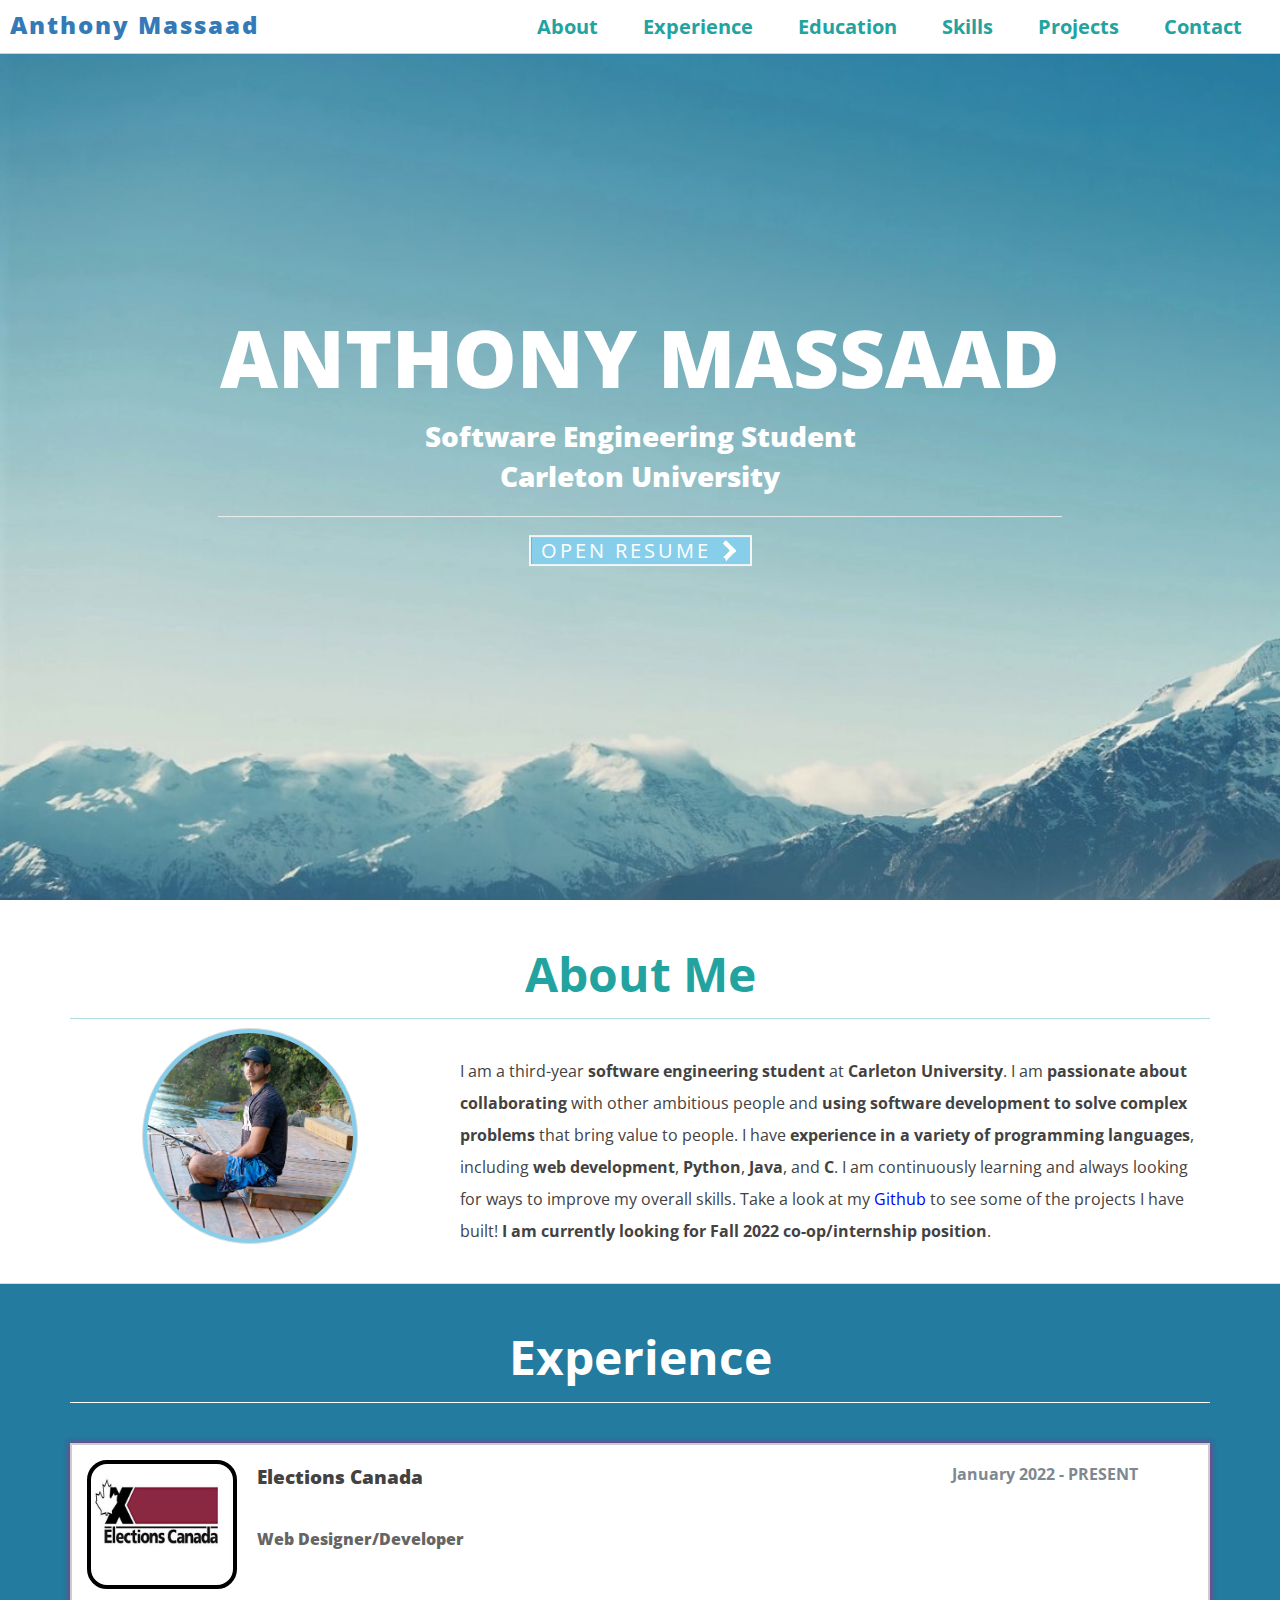
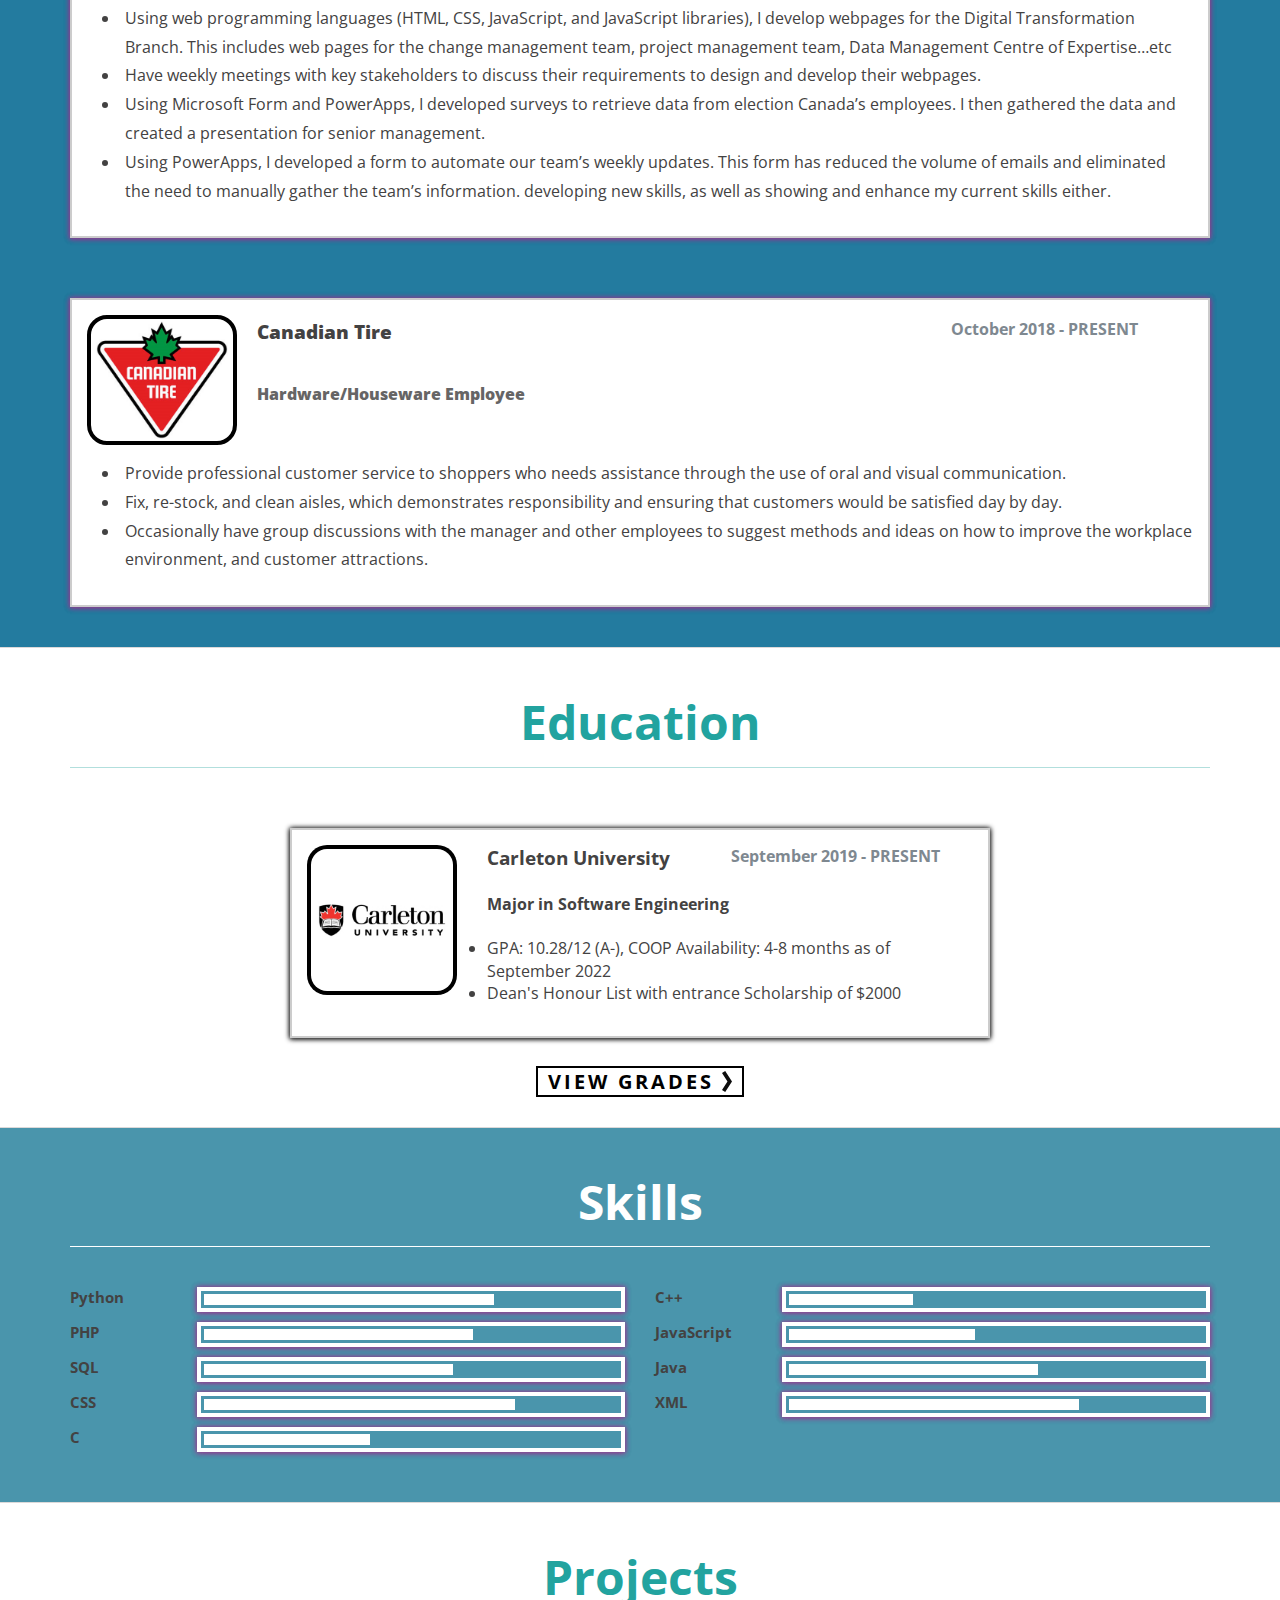
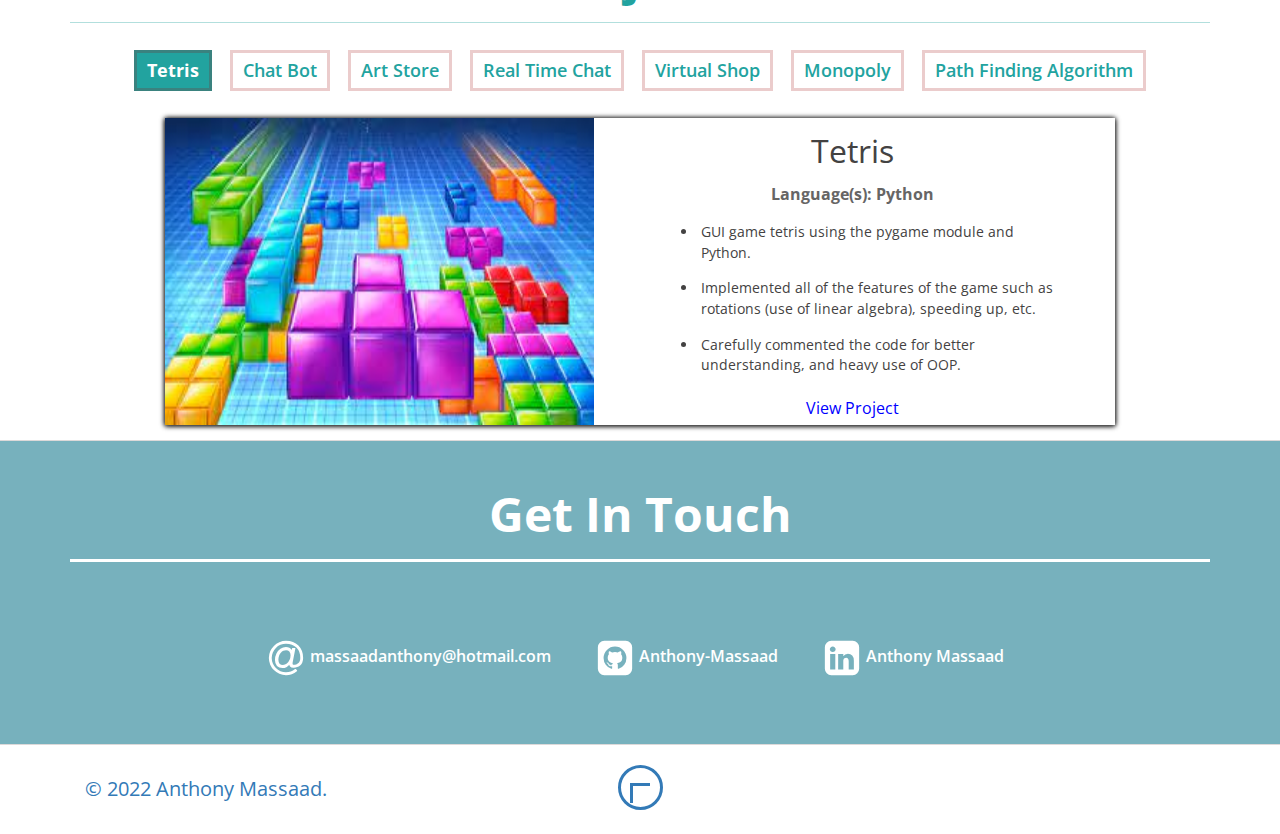
==== commit 8bf4ff91: "small edits" ====
--- a/index.html
+++ b/index.html
@@ -30,8 +30,8 @@
         <nav id="fixed-nav">
             <a href="#top-page" id="name">Anthony Massaad</a>
 
-            <div class="menu-btn">
-                <div class="menu-btn-burger"></div> 
+            <div class="menu-btn" aria-hidden="true">
+                <div class="menu-btn-burger" aria-hidden="true"></div> 
             </div>
 
             <ul class="reg-nav">
@@ -54,7 +54,7 @@
                         <hr>
                         <a href="documents/AnthonyMassaadResume.pdf" target="_blank" class="link-btn">
                             <span>Open Resume</span>
-                            <img src="images//heading/whiteArrow.png" alt="">
+                            <img src="images//heading/whiteArrow.png" alt="" aria-hidden="true" width="0px" height="0px">
                         </a>
                     </aside>
                 </section>
@@ -69,15 +69,16 @@
                 </div>
                 <div class="row">
                     <div class="col-lg-4 prof-img">
-                        <img class="img-thumbnail" src="images/about/tony.png" alt="Profile Picture">
+                        <img class="img-thumbnail" src="images/about/tony.png" alt="Profile Picture" width="230px">
                     </div>
                     <div class="col-lg-8">
                         <p>
-                            I am a <strong>software engineering student</strong> studying in my third year at <strong>Carleton University</strong>.
-                            I have lots of experience in variety of programming languages including <strong>Python</strong>, <strong>Java</strong>, and <strong>C</strong>.
-                            I am <strong>passionate to learn</strong> and I am very <strong>interested to learn more about growing subjects</strong> such as Deep Learning. 
-                            I love developing new skills, as well as showing and enhance my current skills either 
-                            independently or through team cooperation. <strong>I am currently looking for Fall 2022 co-op/internship position</strong>.
+                            I am a third-year <strong>software engineering student</strong> at <strong>Carleton University</strong>. 
+                            I am <strong>passionate about collaborating</strong> with other ambitious people and <strong>using software development to solve complex 
+                            problems</strong> that bring value to people. I have <strong>experience in a variety of programming languages</strong>, including <strong>web 
+                            development</strong>, <strong>Python</strong>, <strong>Java</strong>, and <strong>C</strong>.  
+                            I am continuously learning and always looking for ways to improve my overall skills. Take a look at my <a href="https://github.com/Anthony-Massaad" class="standard-link" target="_blank">Github</a> 
+                            to see some of the projects I have built! <strong>I am currently looking for Fall 2022 co-op/internship position</strong>.
                         </p>
                     </div>
                 </div>
@@ -93,9 +94,7 @@
                 <div class="row">
                     <div class="col-md-12">
                         <div class="work-experience alternate-shadow col-md-12">
-                            <div class="job-container">
-                                <img src="images/experiences/Elections.png" alt="Election Canada Logo Logo">
-                            </div>
+                            <img src="images/experiences/Elections.png" alt="Election Canada Logo Logo" width="230px">
                             <div>
                                 <h3>Elections Canada</h3>
                                 <h5 class="date">January 2022 - PRESENT </h5>
@@ -126,9 +125,7 @@
                 <div class="row">
                     <div class="col-md-12">
                         <div class="work-experience alternate-shadow col-md-12">
-                            <div class="job-container">
-                                <img src="images/experiences/CT.png" alt="Canadian Tire Logo">
-                            </div>
+                            <img src="images/experiences/CT.png" alt="Canadian Tire Logo" width="230px">
                             <div>
                                 <h3>Canadian Tire</h3>
                                 <h5 class="date">October 2018 - PRESENT </h5>
@@ -161,7 +158,7 @@
                 <div class="block">
                     <div class="education-block shadow">
                         <div class="ed-logo">
-                            <img src="images/education/CarletonLogo.png" alt="Carleton University logo">
+                            <img src="images/education/CarletonLogo.png" alt="Carleton University logo" width="230px">
                         </div>
                         <div class="ed-info">
                             <h5 class="date">September 2019 - PRESENT</h5>
@@ -180,7 +177,7 @@
                     </div>
                     <a href="documents/Grades.pdf" target="_blank" class="link-btn grades">
                         <span>View Grades</span>
-                        <img src="images/heading/arrow.svg" alt="">
+                        <img src="images/heading/arrow.svg" alt="" aria-hidden="true" width="0px" height="0px">
                     </a>
                 </div>
             </div>
@@ -256,7 +253,7 @@
                     <div class="project-content initial-display" name="Tetris"> 
                         <div class="project-display shadow">
                             <div class="proj-img">
-                                <img src="images/project/Tetris.png" alt="Tetris Image">
+                                <img src="images/project/Tetris.png" alt="Tetris Image" width="230px">
                             </div>
                             <div class="project-info">
                                 <h3>Tetris</h3>
@@ -274,7 +271,7 @@
                     <div class="project-content" name="Chat Bot">
                         <div class="project-display shadow">
                             <div class="proj-img">
-                                <img src="images/project/ChatBot.png" alt="Chat Bot image">
+                                <img src="images/project/ChatBot.png" alt="Chat Bot image" width="230px">
                             </div>
                             <div class="project-info">
                                 <h3>Chat Bot</h3>
@@ -301,7 +298,7 @@
                     <div class="project-content" name="Art Store">
                         <div class="project-display shadow">
                             <div class="proj-img">
-                                <img src="images/project/PaintStore.png" alt="Paint store image">
+                                <img src="images/project/PaintStore.png" alt="Paint store image" width="230px">
                             </div>
                             <div class="project-info">
                                 <h3>Art Store</h3>
@@ -327,7 +324,7 @@
                     <div class="project-content" name="Virtual Shop">
                         <div class="project-display shadow">
                             <div class="proj-img">
-                                <img src="images/project/VirtualShop.png" alt="A virtual shop image">
+                                <img src="images/project/VirtualShop.png" alt="A virtual shop image" width="230px">
                             </div>
                             <div class="project-info">
                                 <h3>Virtual Shop</h3>
@@ -354,7 +351,7 @@
                     <div class="project-content" name="Monopoly">
                         <div  class="project-display shadow">
                             <div class="proj-img">
-                                <img src="images/project/Monopoly.png" alt="Monopoly image">
+                                <img src="images/project/Monopoly.png" alt="Monopoly image" width="230px">
                             </div>
                             <div class="project-info">
                                 <h3>Monopoly</h3>
@@ -377,7 +374,7 @@
                     <div class="project-content" name="Path Finding Algorithm">
                         <div class="project-display shadow">
                             <div class="proj-img">
-                                <img src="images/project/PathAlgo.png" alt="Sample image of path finding algorithm">
+                                <img src="images/project/PathAlgo.png" alt="Sample image of path finding algorithm" width="230px">
                             </div>
                             <div class="project-info">
                                 <h3>Path Finding Algorithm</h3>
@@ -399,7 +396,7 @@
                     <div class="project-content" name="Real Time Chat">
                         <div class="project-display shadow">
                             <div class="proj-img">
-                                <img src="images/project/RealTimeChat.png" alt="Chat images">
+                                <img src="images/project/RealTimeChat.png" alt="Chat images" width="230px">
                             </div>
                             <div class="project-info">
                                 <h3>Real Time Chat</h3>
@@ -432,23 +429,26 @@
                     <hr>
                 </div>  
                 <div class="row">
-                    <a href="mailto:massaadanthony@hotmail.com">
-                        <img src="images/contact/at.svg" alt="At Contact symbol">
-                        <span>massaadanthony@hotmail.com</span>
-                    </a>
-                    <a href="https://github.com/Anthony-Massaad" target="_blank" class="pad">
-                        <img src="images/contact/github-square.svg" alt="Github logo">
-                        <span>Anthony-Massaad</span>
-                    </a>
-                    <a href="https://www.linkedin.com/in/anthony-massaad-782b911b6/" target="_blank" class="pad">
-                        <img src="images/contact/linkedin-square.svg" alt="Linkedin logo">
-                        <span>Anthony Massaad</span>
-                    </a>
-                    <!--
-                    <a href="https://www.instagram.com/tony1bally/" target="_blank" class="pad">
-                        <img src="images/contact/instagram-icon-png-white-2.jpg" alt="Instagram logo">
-                        <span>tony1bally</span>
-                    </a>-->
+                    <ul>
+                        <li>
+                            <a href="mailto:massaadanthony@hotmail.com">
+                                <img src="images/contact/at.svg" alt="" aria-hidden="true" width="0px" height="0px">
+                                <span>massaadanthony@hotmail.com</span>
+                            </a>
+                        </li>
+                        <li>
+                            <a href="https://github.com/Anthony-Massaad" target="_blank" class="pad">
+                                <img src="images/contact/github-square.svg" alt="" aria-hidden="true" width="0px" height="0px">
+                                <span>Anthony-Massaad</span>
+                            </a>
+                        </li>
+                        <li>
+                            <a href="https://www.linkedin.com/in/anthony-massaad-782b911b6/" target="_blank" class="pad">
+                                <img src="images/contact/linkedin-square.svg" alt="" aria-hidden="true" width="0px" height="0px">
+                                <span>Anthony Massaad</span>
+                            </a>
+                        </li>
+                    </ul>
                 </div>
             </div>
         </section>
--- a/styles/portStyles.css
+++ b/styles/portStyles.css
@@ -165,6 +165,14 @@
     font-size: 0.975em;
 }
 
+.standard-link{
+    color: blue;
+}
+
+.standard-link:hover{
+    color: red;
+}
+
 .shadow{
     box-shadow: 
         0 0px 5px rgb(0 0 0 / 45%), 
@@ -492,13 +500,12 @@
 
 #experience .work-experience img{
     float: left;
-    padding-top: 2px;
     padding: 2px;
     max-width: 150px;
     width: 100%;
     margin-right: 20px;
     border-radius: 20px;
-    background-color: var(--BLACK-COLOR);
+    border: 4px solid var(--BLACK-COLOR);
 }
 
 #experience .work-experience h3{
@@ -793,6 +800,15 @@
     width: 40px;
 }
 
+#contact ul{
+    list-style-type: none;
+    padding: 0;
+}
+
+#contact ul li{
+    display: inline-block;
+}
+
 footer{
     background-color: var(--WHITE-COLOR);
     padding: 10px;
--- a/styles/media.css
+++ b/styles/media.css
@@ -10,25 +10,31 @@
     #fixed-nav .reg-nav{
         position: fixed;
         background-color: var(--WHITE-COLOR);
-        border-left: 1px solid var(--WHITE-COLOR);
-        border-left-color: var(--DIMMER-BLUE-1);
-        top: 0;
+        border-left: 1px solid var(--DIMMER-BLUE-1);
+        top: 50px;
         bottom: 0;
         list-style: none;
         height: 100%;
-        padding: 1em 1.5em;
+        /*padding: 1em 1.5em;*/
         z-index: 101;
         left: 100%;
         width: 30%;
+        box-shadow: 0 -1px 0 var(--WHITE-COLOR);
     }
     
     #fixed-nav .reg-nav.active{
         left: 75%;
         transition: left 0.5s;
+        -webkit-transition: left 0.5s;
+        -moz-transition: left 0.5s;
+        -o-transition: left 0.5s;
     }
     
     #fixed-nav .reg-nav:not(.active){
         transition: left 0.5s;
+        -webkit-transition: left 0.5s;
+        -moz-transition: left 0.5s;
+        -o-transition: left 0.5s;
     }
     
     #fixed-nav .reg-nav li{
@@ -105,6 +111,9 @@
         top: auto;
         right: 5%;
         transform: none;
+        -webkit-transform: none;
+        -moz-transform: none;
+        -o-transform: none;
         margin: 0;
         width: 100%;
         clear: both;
